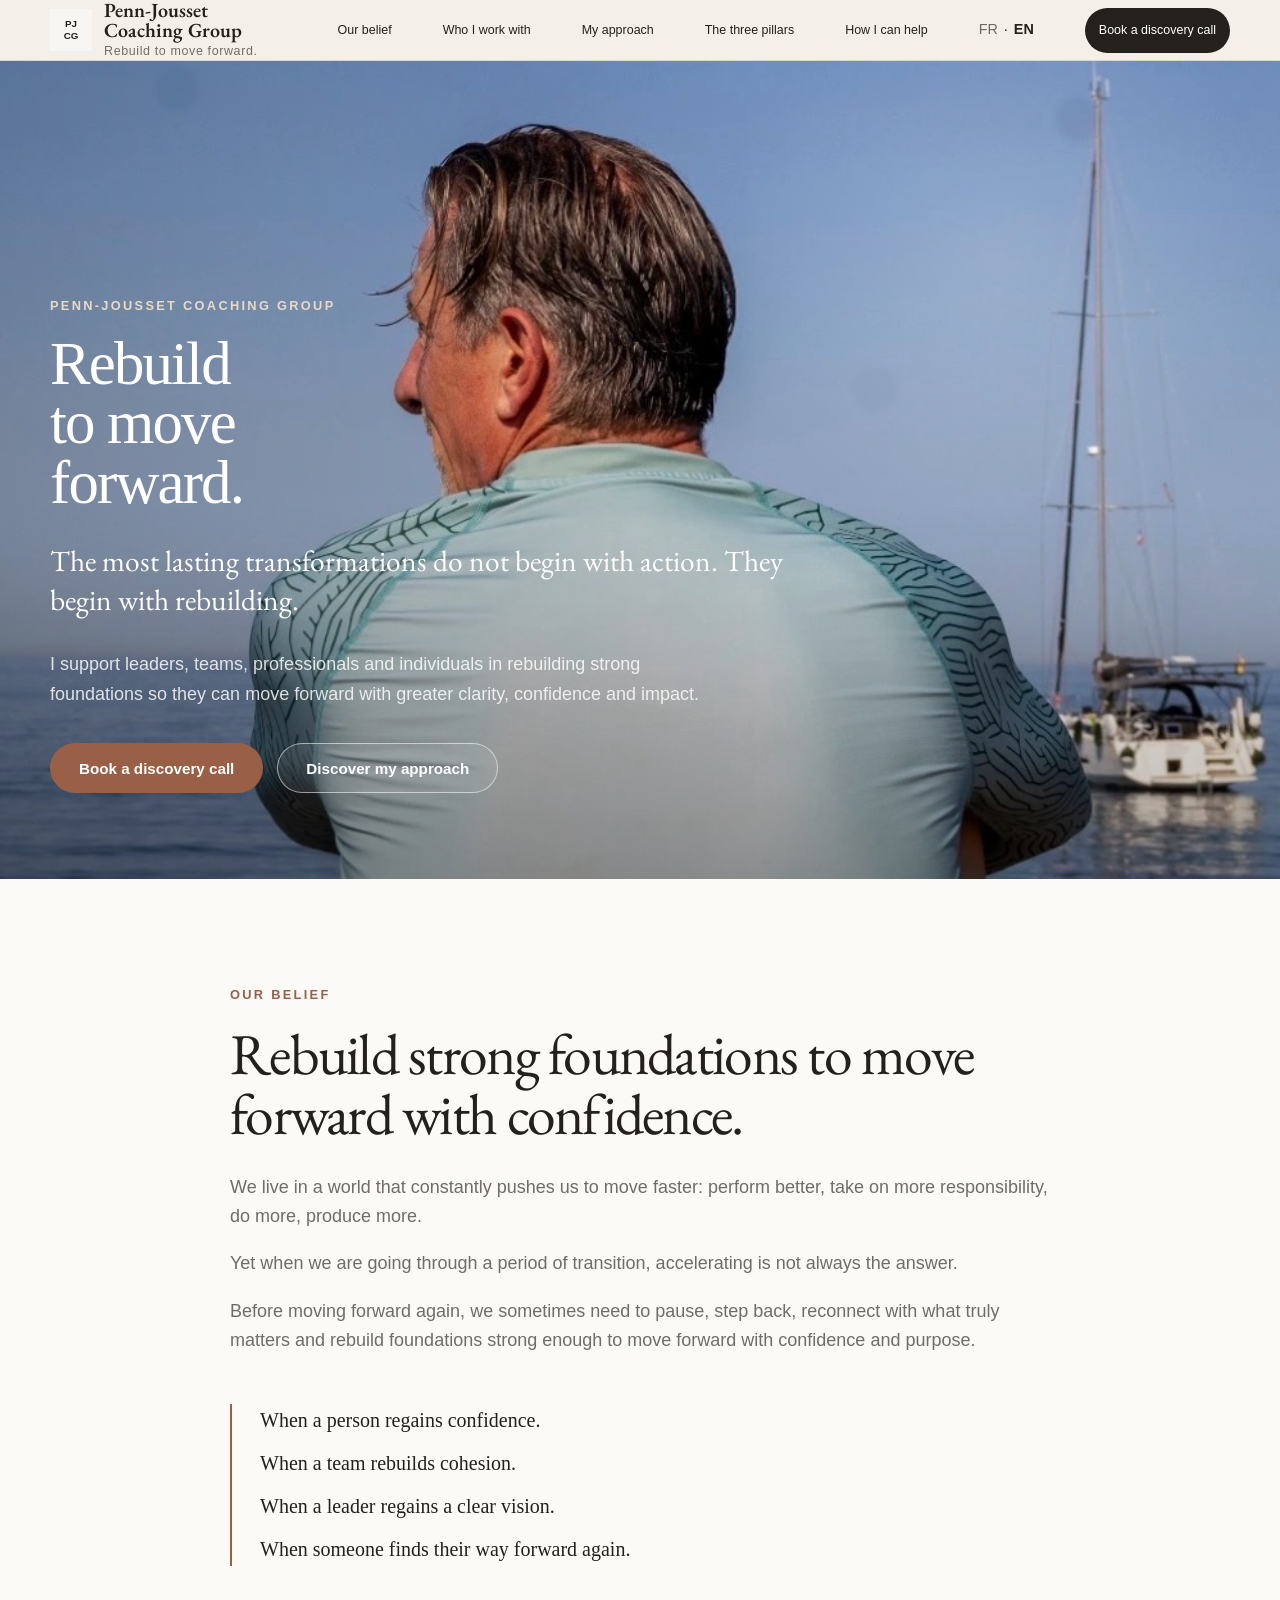
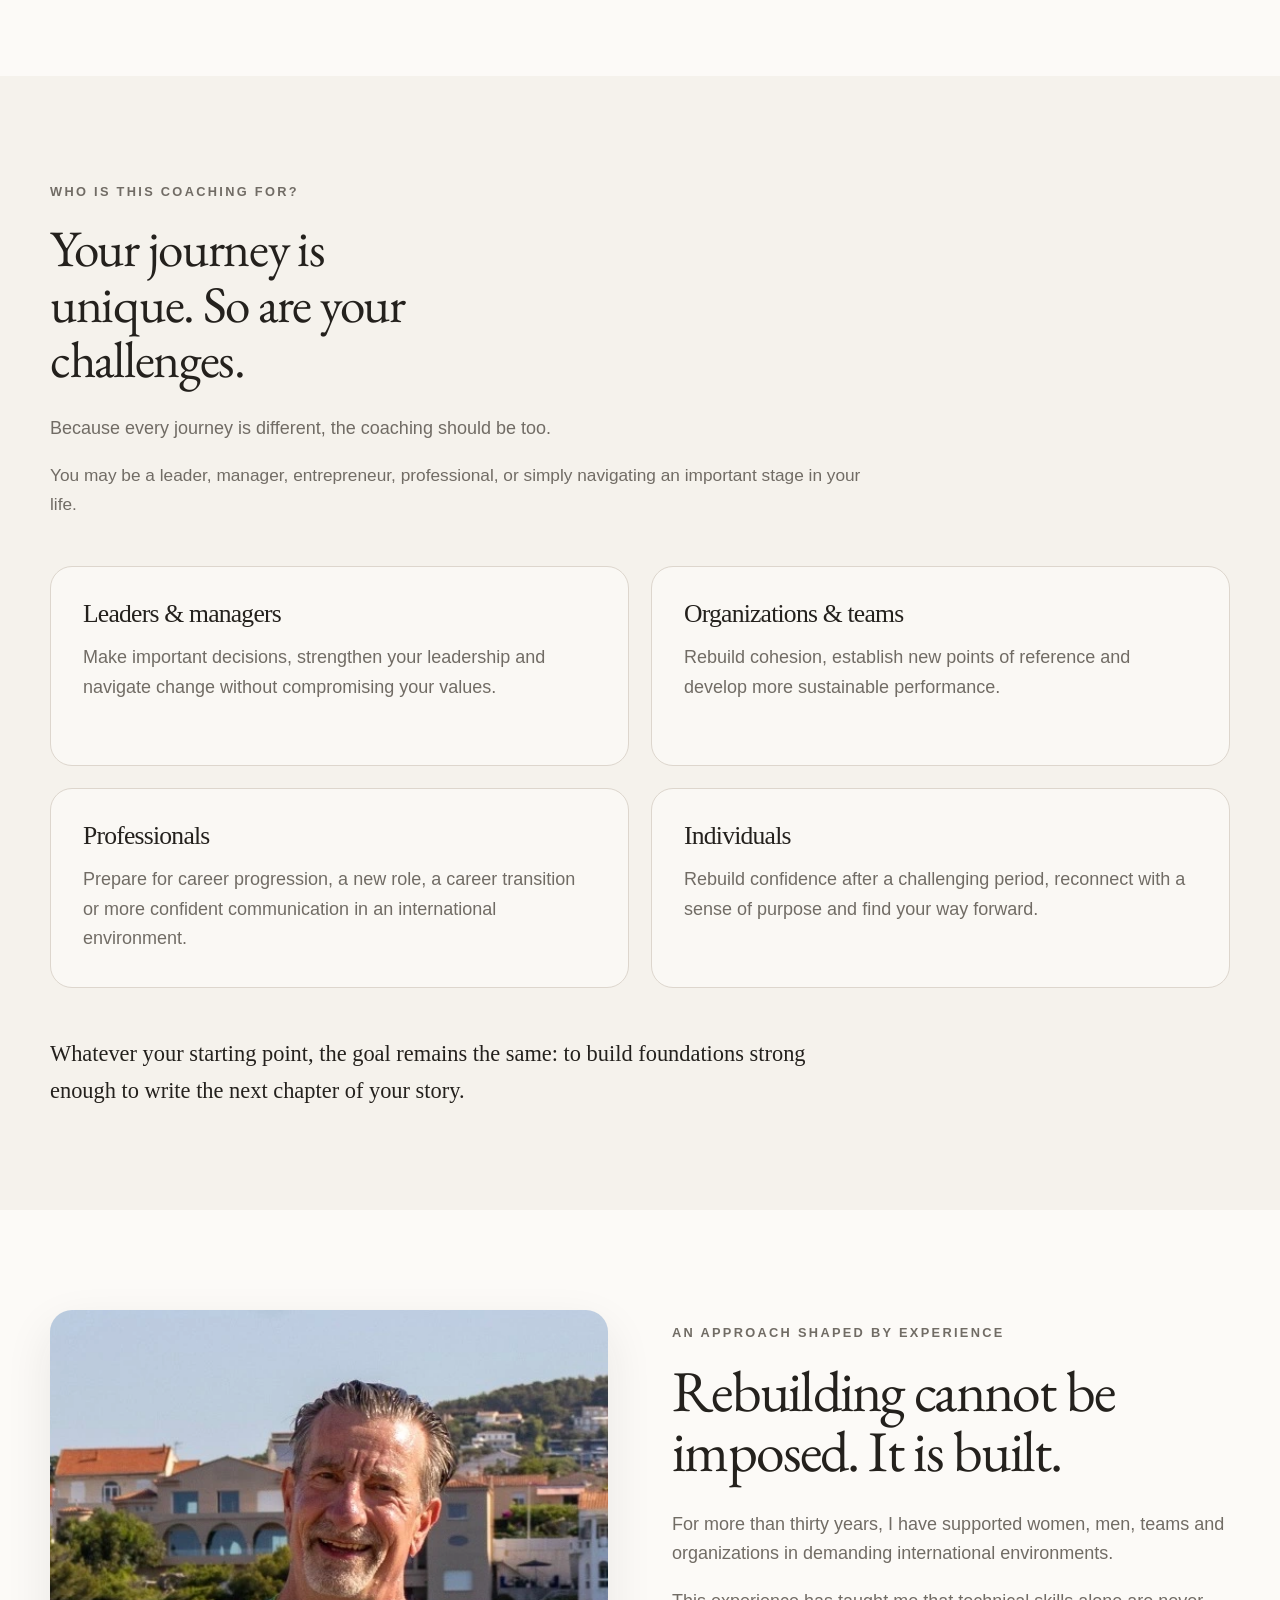
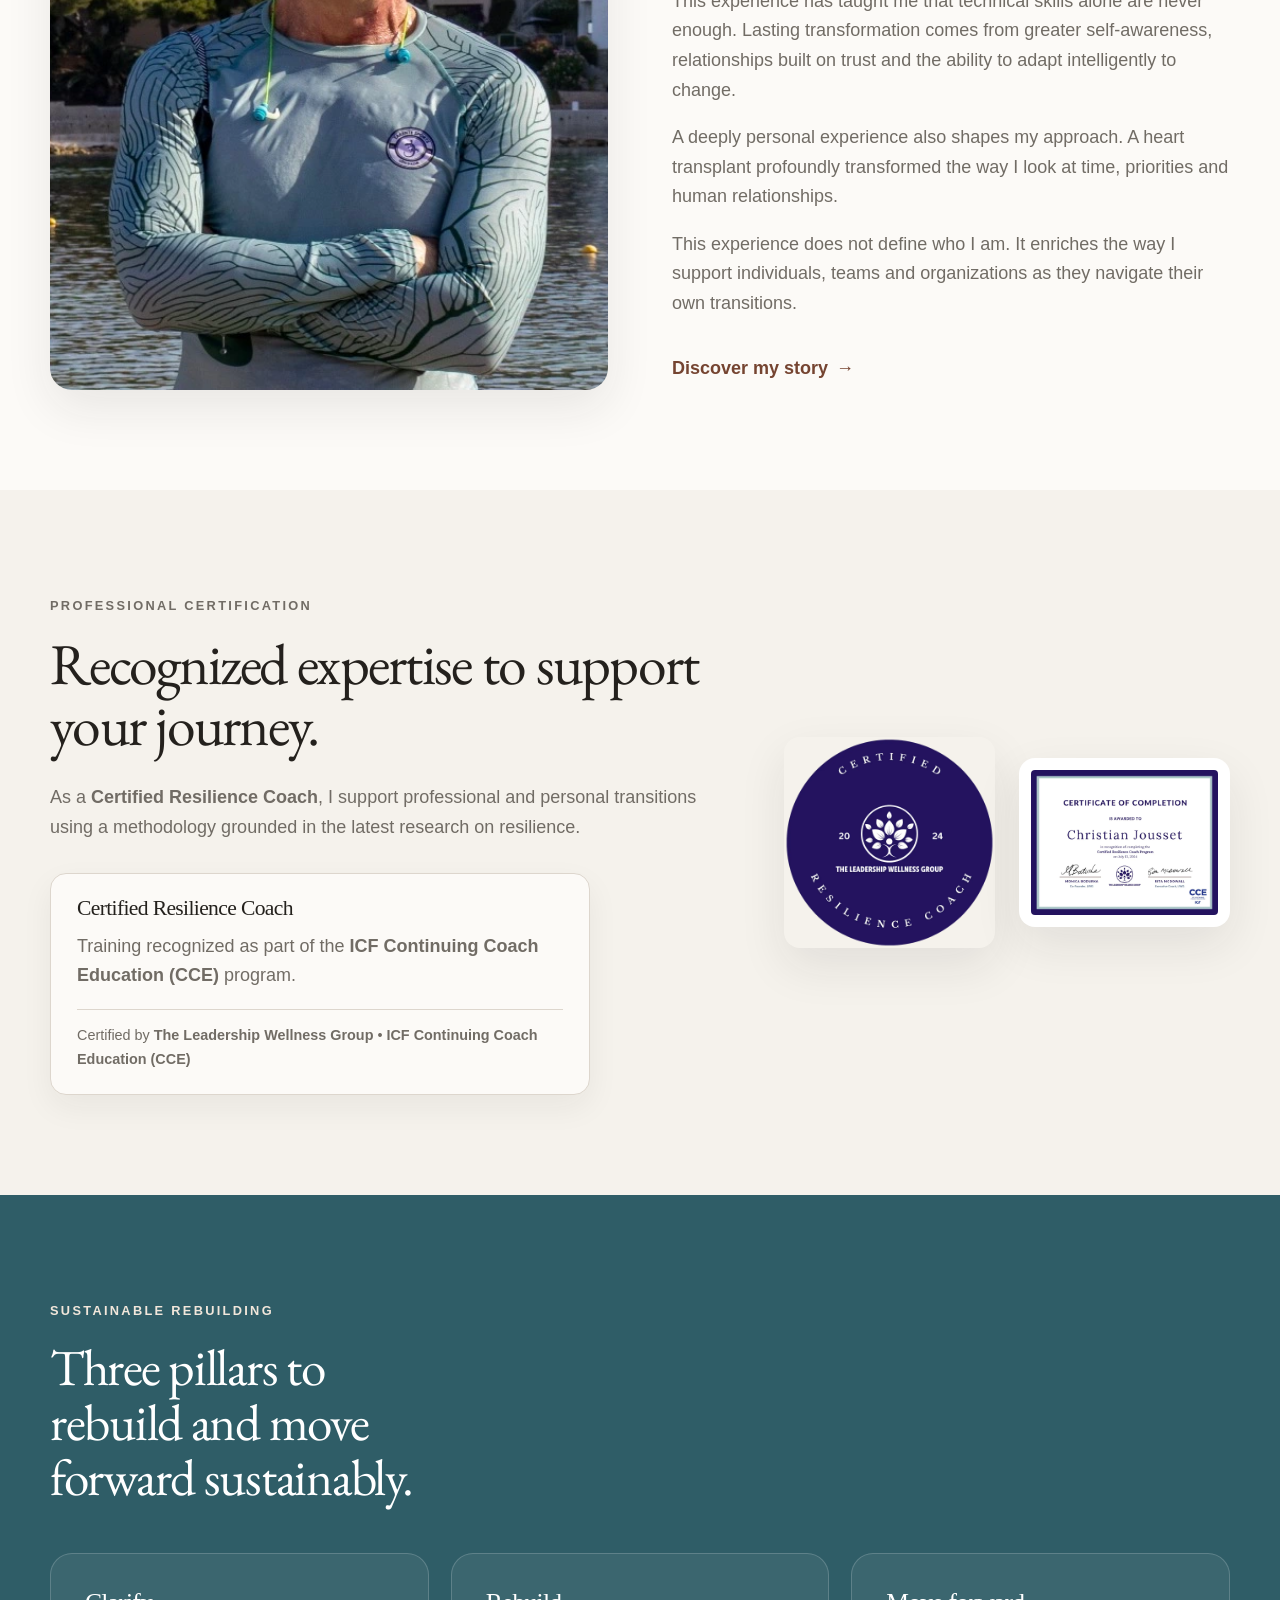
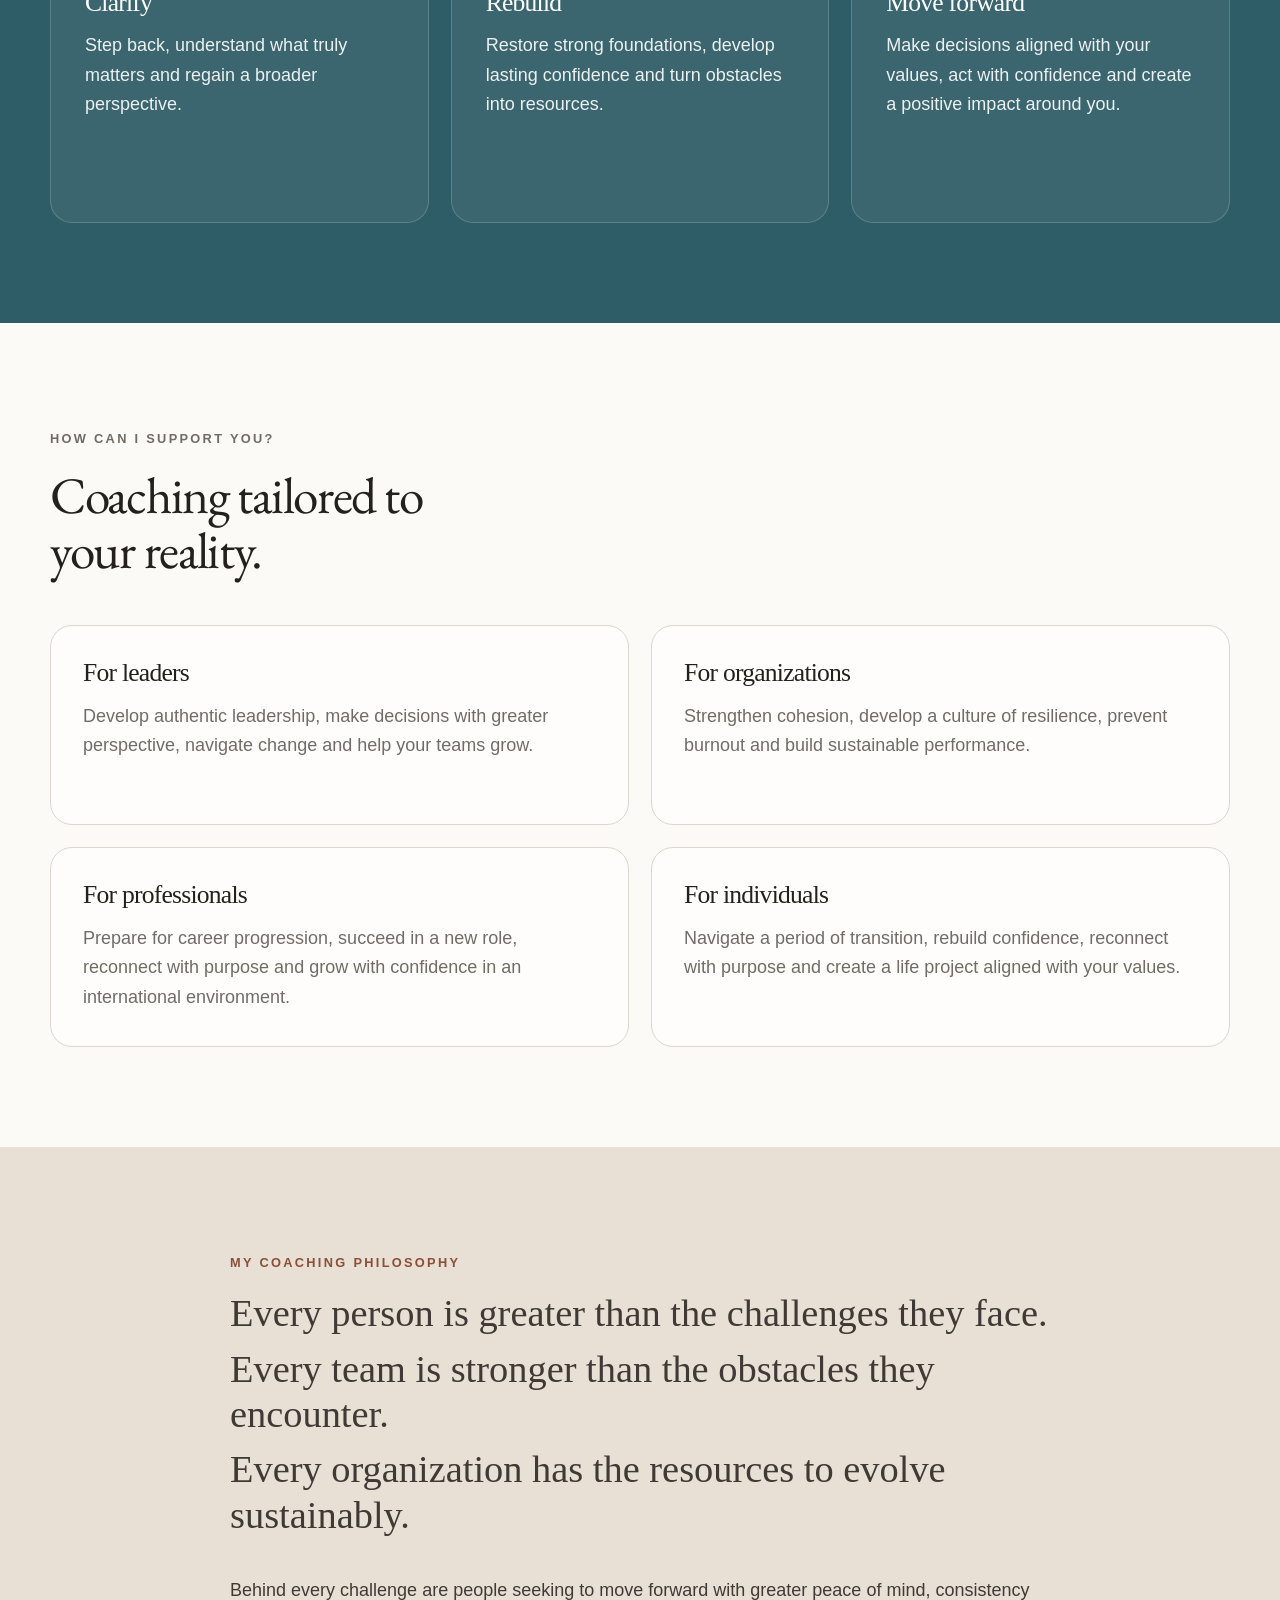
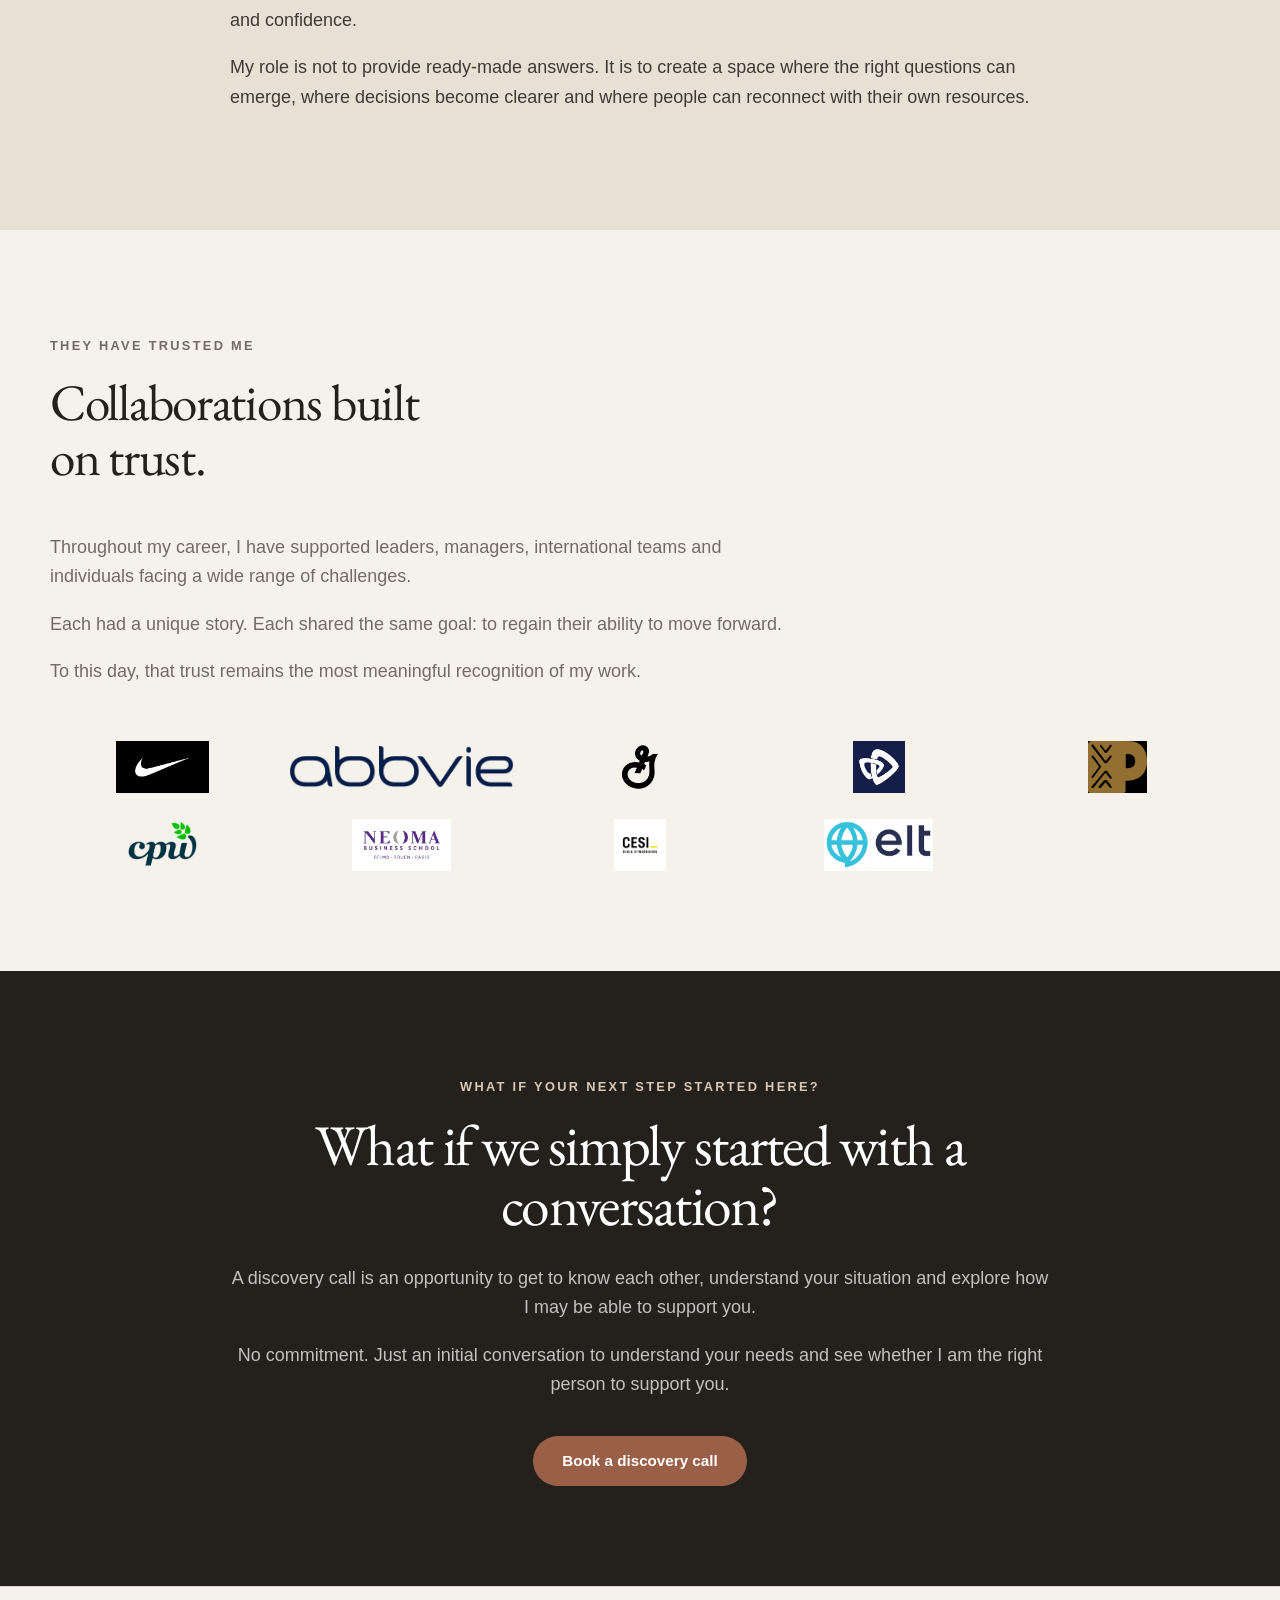
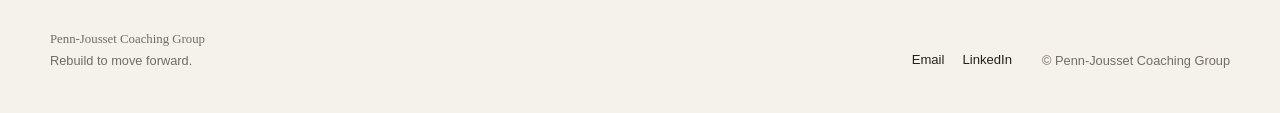
==== index-en.html @ b428c0f8 "Fix contact email address" ====
<!DOCTYPE html>
<html lang="en">
<head>
  <meta charset="UTF-8">
  <meta name="viewport" content="width=device-width, initial-scale=1.0">

  <title>Penn-Jousset Coaching Group | Rebuild to move forward</title>
  <meta name="description" content="Penn-Jousset Coaching Group supports leaders, teams, professionals and individuals through transitions, rebuilding and personal and professional growth.">

<meta property="og:type" content="website">
<meta property="og:locale" content="en_US">
<meta property="og:title" content="Penn-Jousset Coaching Group | Rebuild to move forward">
<meta property="og:description" content="Penn-Jousset Coaching Group supports leaders, teams, professionals and individuals through transitions, rebuilding and personal and professional growth.">
<meta property="og:url" content="https://cjousset1966-cell.github.io/pjcg-website/index-en.html">
<meta property="og:image" content="https://cjousset1966-cell.github.io/pjcg-website/images/hero.webp">

<meta name="theme-color" content="#22201d">
<link rel="canonical" href="https://cjousset1966-cell.github.io/pjcg-website/index-en.html">
  
  <link rel="alternate" hreflang="fr" href="https://cjousset1966-cell.github.io/pjcg-website/">
<link rel="alternate" hreflang="en" href="https://cjousset1966-cell.github.io/pjcg-website/index-en.html">
<link rel="alternate" hreflang="x-default" href="https://cjousset1966-cell.github.io/pjcg-website/">

<meta name="robots" content="index, follow">

<link rel="preconnect" href="https://fonts.googleapis.com">
<link rel="preconnect" href="https://fonts.gstatic.com" crossorigin>
<link href="https://fonts.googleapis.com/css2?family=EB+Garamond:wght@400;500;600;700&display=swap" rel="stylesheet">
  <link rel="stylesheet" href="css/style.css">
  <link rel="icon" type="image/svg+xml" href="images/pjcg-monogram-square-fixed.svg">
<link rel="apple-touch-icon" href="images/pjcg-monogram-square-fixed.svg">
</head>

<body>

  <!-- Navigation -->
 <header class="site-header">
  <div class="container header-inner">
    <a class="brand" href="#accueil" aria-label="Penn-Jousset Coaching Group home">
      <img
        class="brand-monogram"
        src="images/pjcg-monogram-square-fixed.svg"
        alt=""
        aria-hidden="true"
      >

      <span class="brand-copy">
        <span class="brand-name">
          Penn-Jousset<br>
          Coaching Group
        </span>
        <span class="brand-tagline">Rebuild to move forward.</span>
      </span>
    </a>

    <button class="menu-toggle" type="button" aria-label="Open menu" aria-expanded="false">
      <span></span>
      <span></span>
      <span></span>
    </button>

    <nav class="main-nav" aria-label="Main navigation">
  <a href="#conviction">Our belief</a>
  <a href="#publics">Who I work with</a>
  <a href="#experience">My approach</a>
  <a href="#piliers">The three pillars</a>
  <a href="#accompagnements">How I can help</a>

  <div class="language-switcher">
    <a href="index.html">FR</a>
    <span aria-hidden="true">·</span>
    <span class="active-language" aria-current="page">EN</span>
  </div>

      <a class="nav-cta" href="#contact">Book a discovery call</a>
    </nav>
  </div>
</header>

<main>

  <!-- Hero -->
  <section class="hero" id="accueil">
    <div class="hero-media" aria-hidden="true">
    </div>

    <div class="container hero-content">
      <p class="eyebrow">Penn-Jousset Coaching Group</p>

      <h1>Rebuild to move forward.</h1>

      <p class="hero-intro">
        The most lasting transformations do not begin with action.
        They begin with rebuilding.
      </p>

      <p class="hero-text">
        I support leaders, teams, professionals and individuals in rebuilding
        strong foundations so they can move forward with greater clarity,
        confidence and impact.
      </p>

      <div class="hero-actions">
        <a
          class="button button-primary"
          href="mailto:christian@pjcoachinggroup.com?subject=Discovery%20call%20request"
        >
          Book a discovery call
        </a>

        <a class="button button-secondary" href="#experience">
          Discover my approach
        </a>
      </div>
    </div>
  </section>


    <!-- Our belief -->
<section class="section section-light" id="conviction">
  <div class="container narrow">
    <p class="section-kicker">Our belief</p>

    <h2>Rebuild strong foundations to move forward with confidence.</h2>

    <div class="prose">
      <p>
        We live in a world that constantly pushes us to move faster:
        perform better, take on more responsibility, do more, produce more.
      </p>

      <p>
        Yet when we are going through a period of transition,
        accelerating is not always the answer.
      </p>

      <p>
        Before moving forward again, we sometimes need to pause, step back,
        reconnect with what truly matters and rebuild foundations strong enough
        to move forward with confidence and purpose.
      </p>
    </div>

    <div class="statement-list" aria-label="Our beliefs">
      <p>When a person regains confidence.</p>
      <p>When a team rebuilds cohesion.</p>
      <p>When a leader regains a clear vision.</p>
      <p>When someone finds their way forward again.</p>
    </div>
  </div>
</section>

       <!-- Who I work with -->
<section class="section" id="publics">
  <div class="container">
    <div class="section-heading">
      <p class="section-kicker">Who is this coaching for?</p>
      <h2>Your journey is unique. So are your challenges.</h2>

      <p class="section-intro">
        Because every journey is different, the coaching should be too.
      </p>

      <p>
        You may be a leader, manager, entrepreneur, professional,
        or simply navigating an important stage in your life.
      </p>
    </div>

    <div class="audience-grid">
      <article class="audience-card">
        <h3>Leaders & managers</h3>
        <p>
          Make important decisions, strengthen your leadership
          and navigate change without compromising your values.
        </p>
      </article>

      <article class="audience-card">
        <h3>Organizations & teams</h3>
        <p>
          Rebuild cohesion, establish new points of reference
          and develop more sustainable performance.
        </p>
      </article>

      <article class="audience-card">
        <h3>Professionals</h3>
        <p>
          Prepare for career progression, a new role, a career transition
          or more confident communication in an international environment.
        </p>
      </article>

      <article class="audience-card">
        <h3>Individuals</h3>
        <p>
          Rebuild confidence after a challenging period,
          reconnect with a sense of purpose and find your way forward.
        </p>
      </article>
    </div>

    <p class="section-conclusion">
      Whatever your starting point, the goal remains the same:
      to build foundations strong enough to write the next chapter of your story.
    </p>
  </div>
</section>

    <!-- Approach -->
<section class="section split-section" id="experience">
  <div class="container split-grid">
    <div class="split-media">
      <img
        src="images/IMG_4518.webp"
        alt="Christian Jousset by the sea in Bandol"
        width="800"
        height="1000"
        decoding="async"
        fetchpriority="high"
      >
    </div>

    <div class="split-content">
      <p class="section-kicker">An approach shaped by experience</p>

      <h2>Rebuilding cannot be imposed. It is built.</h2>

      <p>
        For more than thirty years, I have supported women, men,
        teams and organizations in demanding international environments.
      </p>

      <p>
        This experience has taught me that technical skills alone are never enough.
        Lasting transformation comes from greater self-awareness, relationships built
        on trust and the ability to adapt intelligently to change.
      </p>

      <p>
        A deeply personal experience also shapes my approach.
        A heart transplant profoundly transformed the way I look at time,
        priorities and human relationships.
      </p>

      <p>
        This experience does not define who I am. It enriches the way
        I support individuals, teams and organizations as they navigate
        their own transitions.
      </p>

      <a class="text-link" href="story-en.html">
        Discover my story <span aria-hidden="true">→</span>
      </a>
    </div>
  </div>
</section>

    </section>

 <!-- Professional certification -->
<section class="section certification">
  <div class="container certification-grid">
    <div class="certification-text">
      <p class="section-kicker">Professional certification</p>

      <h2>Recognized expertise to support your journey.</h2>

      <p>
        As a <strong>Certified Resilience Coach</strong>, I support
        professional and personal transitions using a methodology
        grounded in the latest research on resilience.
      </p>

      <div class="credential-box">
        <h3>Certified Resilience Coach</h3>

        <p>
          Training recognized as part of the
          <strong>ICF Continuing Coach Education (CCE)</strong> program.
        </p>

        <p class="credential-note">
          Certified by <strong>The Leadership Wellness Group</strong> •
          <strong>ICF Continuing Coach Education (CCE)</strong>
        </p>
      </div>
    </div>

    <div class="certification-logos">
      <a
        class="certification-link"
        href="images/CRCP.webp"
        target="_blank"
        rel="noopener noreferrer"
        aria-label="Open Certified Resilience Coach badge"
      >
        <img
          class="certification-badge"
          src="images/CRCP.webp"
          alt="Certified Resilience Coach 2024 badge from The Leadership Wellness Group"
        >
      </a>

      <a
        class="certification-link"
        href="images/ICF.webp"
        target="_blank"
        rel="noopener noreferrer"
        aria-label="Open Certified Resilience Coach certificate"
      >
        <img
          class="certification-certificate"
          src="images/ICF.webp"
          alt="Certified Resilience Coach Program certificate recognized by ICF Continuing Coach Education"
        >
      </a>
    </div>
  </div>
</section>

    <!-- Three pillars -->
<section class="section section-accent" id="piliers">
  <div class="container">
    <div class="section-heading">
      <p class="section-kicker">Sustainable rebuilding</p>
      <h2>Three pillars to rebuild and move forward sustainably.</h2>
    </div>

    <div class="pillars-grid">
      <article class="pillar">
        <h3>Clarify</h3>
        <p>
          Step back, understand what truly matters
          and regain a broader perspective.
        </p>
      </article>

      <article class="pillar">
        <h3>Rebuild</h3>
        <p>
          Restore strong foundations, develop lasting confidence
          and turn obstacles into resources.
        </p>
      </article>

      <article class="pillar">
        <h3>Move forward</h3>
        <p>
          Make decisions aligned with your values,
          act with confidence and create a positive impact around you.
        </p>
      </article>
    </div>
  </div>
</section>


    <!-- How I can help -->
<section class="section section-light" id="accompagnements">
  <div class="container">
    <div class="section-heading">
      <p class="section-kicker">How can I support you?</p>
      <h2>Coaching tailored to your reality.</h2>
    </div>

    <div class="services-grid">
      <article class="service-card">
        <h3>For leaders</h3>
        <p>
          Develop authentic leadership, make decisions with greater perspective,
          navigate change and help your teams grow.
        </p>
      </article>

      <article class="service-card">
        <h3>For organizations</h3>
        <p>
          Strengthen cohesion, develop a culture of resilience,
          prevent burnout and build sustainable performance.
        </p>
      </article>

      <article class="service-card">
        <h3>For professionals</h3>
        <p>
          Prepare for career progression, succeed in a new role,
          reconnect with purpose and grow with confidence in an international environment.
        </p>
      </article>

      <article class="service-card">
        <h3>For individuals</h3>
        <p>
          Navigate a period of transition, rebuild confidence,
          reconnect with purpose and create a life project aligned with your values.
        </p>
      </article>
    </div>
  </div>
</section>


   <!-- Coaching philosophy -->
<section class="section quote-section">
  <div class="container narrow">
    <p class="section-kicker">My coaching philosophy</p>

    <blockquote>
      <p>Every person is greater than the challenges they face.</p>
      <p>Every team is stronger than the obstacles they encounter.</p>
      <p>Every organization has the resources to evolve sustainably.</p>
    </blockquote>

    <div class="prose">
      <p>
        Behind every challenge are people seeking to move forward
        with greater peace of mind, consistency and confidence.
      </p>

      <p>
        My role is not to provide ready-made answers.
        It is to create a space where the right questions can emerge,
        where decisions become clearer and where people can reconnect
        with their own resources.
      </p>
    </div>
  </div>
</section>

   <!-- Trust -->
<section class="section trust-section" id="temoignages">
  <div class="container">
    <div class="section-heading">
      <p class="section-kicker">They have trusted me</p>
      <h2>Collaborations built on trust.</h2>
    </div>

    <div class="trust-content">
      <p>
        Throughout my career, I have supported leaders, managers,
        international teams and individuals facing a wide range of challenges.
      </p>

      <p>
        Each had a unique story. Each shared the same goal:
        to regain their ability to move forward.
      </p>

      <p>
        To this day, that trust remains the most meaningful recognition of my work.
      </p>
    </div>

    <div class="logo-placeholder" aria-label="Organizations that have trusted me">

      <img src="images/nike.webp" alt="Nike">

      <img src="images/abbvie.webp" alt="AbbVie">

      <img src="images/general-mills.webp" alt="General Mills">

      <img src="images/angiodynamics.webp" alt="AngioDynamics">

      <img src="images/peets.webp" alt="Peet's Coffee & Tea">

      <img src="images/cpw-new.webp" alt="Cereal Partners Worldwide">

      <img src="images/neoma.webp" alt="NEOMA Business School">

      <img src="images/cesi.webp" alt="CESI-EXIA">

      <img src="images/elt.webp" alt="Executive Language Training">

    </div>
  </div>
</section>
<!-- Contact -->
<section class="section contact-section" id="contact">
  <div class="container narrow contact-inner">
    <p class="section-kicker">What if your next step started here?</p>

    <h2>What if we simply started with a conversation?</h2>

    <p>
      A discovery call is an opportunity to get to know each other,
      understand your situation and explore how I may be able to support you.
    </p>

    <p>
      No commitment. Just an initial conversation to understand your needs
      and see whether I am the right person to support you.
    </p>

    <a
      class="button button-primary"
      href="mailto:christian@pjcoachinggroup.com"
    >
      Book a discovery call
    </a>
  </div>
</section>

</main>

<!-- Footer -->
<footer class="site-footer">
  <div class="container footer-inner">
    <div>
      <p class="footer-brand">Penn-Jousset Coaching Group</p>
      <p>Rebuild to move forward.</p>
    </div>

    <div class="footer-links">
      <a href="mailto:christian@pjcoachinggroup.com">Email</a>
      <a
        href="https://www.linkedin.com/in/cjousset/"
        target="_blank"
        rel="noopener noreferrer"
      >
        LinkedIn
      </a>
    </div>

    <p class="copyright">
      © <span id="current-year"></span> Penn-Jousset Coaching Group
    </p>
  </div>
</footer>
  <script src="js/script.js"></script>
---- css/style.css ----
:root {
  --page: #f5f2ec;
  --surface: #fcfaf7;
  --ink: #24211d;
  --muted: #716c65;
  --line: #ddd6cd;
  --terracotta: #9a5f47;
  --terracotta-dark: #754431;
  --sand: #d9c8b5;
  --stone: #b7aea4;
  --sea: #2f5d67;
  --max: 1180px;
  --radius: 22px;
  --shadow: 0 18px 48px rgba(36, 33, 29, 0.09);
}

* {
  box-sizing: border-box;
}

html {
  scroll-behavior: smooth;
  scroll-padding-top: 92px;
}

body {
  margin: 0;
  background: var(--page);
  color: var(--ink);
  
  font-family: Arial, Helvetica, sans-serif;
  font-size: 18px;
  line-height: 1.65;
  -webkit-font-smoothing: antialiased;
}

img {
  display: block;
  max-width: 100%;
}

a {
  color: inherit;
  text-decoration: none;
}

button,
a {
  -webkit-tap-highlight-color: transparent;
}

.container {
  width: min(calc(100% - 40px), var(--max));
  margin-inline: auto;
}

.narrow {
  width: min(calc(100% - 40px), 820px);
}

.section {
  padding: 100px 0;
}


.section-light {
  background: var(--surface);
}

.section-accent {
  background: var(--sea);
  color: #fff;
}

.section-kicker,
.eyebrow {
  display: inline-block;
  margin: 0 0 18px;
  color: var(--terracotta);
  font-size: 0.8rem;
  font-weight: 600;
  letter-spacing: 0.18em;
  text-transform: uppercase;
}

.section-accent .section-kicker {
  color: #f2e7db;
}

h1,
h2,
h3,
p {
  margin-top: 0;
}

h1,
h2,
h3 {
  font-family: Georgia, "Times New Roman", serif;
  font-weight: 400;
  letter-spacing: -0.03em;
}

h1 {
  max-width: 7.2ch;
  margin-bottom: 28px;
  font-size: clamp(2.7rem, 8vw, 3.8rem);
  line-height: 0.98;
}

h2 {
  max-width: 820px;
  margin-bottom: 28px;
  font-family: "EB Garamond", serif;
  font-size: clamp(2.4rem, 4.5vw, 4.4rem);
  line-height: 1.05;
}

h3 {
  margin-bottom: 14px;
  font-size: clamp(1.45rem, 2vw, 2rem);
  line-height: 1.15;
}

p {
  margin-bottom: 1.1rem;
}

.prose p,
.section-heading > p,
.trust-content p,
.contact-inner > p,
.split-content > p {
  color: var(--muted);
}

.section-heading {
  max-width: 820px;
  margin-bottom: 48px;
}

.section-heading h2 {
  max-width: 16ch;
  font-size: clamp(2.2rem, 4vw, 3.6rem);
  line-height: 1.08;
  letter-spacing: -0.025em;
}

#publics {
  padding-top: 100px;
}

.section-heading > p:last-child {
  margin-bottom: 0;
  font-size: 1.08rem;
}

/* Header */
.site-header {
  position: sticky;
  top: 0;
  z-index: 1000;
  border-bottom: 1px solid rgba(217, 209, 199, 0.8);
  background: rgba(244, 240, 233, 0.92);
  backdrop-filter: blur(16px);
}

.header-inner {
  display: flex;
  align-items: center;
  gap: 40px;
}

.brand {
  display: flex;
  align-items: center;
  gap: 12px;
  text-decoration: none;
  margin-left: 0;
  flex: 0 0 auto;
}

.brand-monogram {
  width: 42px;
  height: 42px;
  display: block;
  flex-shrink: 0;
}

.brand-copy {
  display: flex;
  flex-direction: column;
  gap: 3px;
}

.brand-name {
  font-family: "EB Garamond", serif;
  font-size: 1.25rem;
  font-weight: 600;
  color: var(--ink);
  line-height: 1;
}

.brand-tagline {
  color: var(--muted);
  font-size: 0.78rem;
  letter-spacing: 0.05em;
  text-transform: none;
  line-height: 1.4;
}

.main-nav {
  display: flex;
  align-items: center;
  gap: 48px;
  margin-left: 40px;
  font-size: 0.78rem;
  white-space: nowrap;
  justify-content: space-between;
  flex: 1;
}

html[lang="fr"] .main-nav {
  gap: 28px;
  margin-left: 24px;
}


.main-nav a {
  transition: color 180ms ease;
}
.language-switcher {
  display: flex;
  align-items: center;
  gap: 6px;
  white-space: nowrap;
  font-size: 0.9rem;
}

.language-switcher a,
.language-switcher span {
  padding: 0;
}

.language-switcher a {
  text-decoration: none;
  color: inherit;
  opacity: 0.65;
}

.language-switcher a:hover {
  opacity: 1;
}

.active-language {
  font-weight: 600;
}

.main-nav a:hover {
  color: var(--terracotta);
}

.nav-cta {
  padding: 12px 14px;
  border-radius: 999px;
  background: var(--ink);
  color: #fff !important;
}

.menu-toggle {
  display: none;
  width: 44px;
  height: 44px;
  padding: 0;
  border: 1px solid var(--line);
  border-radius: 50%;
  background: transparent;
}

.menu-toggle span {
  width: 18px;
  height: 1.5px;
  display: block;
  margin: 4px auto;
  background: var(--ink);
}

/* Hero */
.hero {
  position: relative;
  min-height: calc(100vh - 82px);
  display: grid;
  align-items: end;
  overflow: hidden;
  background:
    linear-gradient(90deg, rgba(23, 26, 25, 0.82) 0%, rgba(23, 26, 25, 0.54) 44%, rgba(23, 26, 25, 0.08) 100%),
    linear-gradient(135deg, #315b65 0%, #8098a0 42%, #c99d76 100%);
}

.hero::after {
  content: "";
  position: absolute;
  inset: 0;
  background:
    radial-gradient(circle at 78% 24%, rgba(255,255,255,0.18), transparent 24%),
    linear-gradient(to top, rgba(0,0,0,0.28), transparent 46%);
}

.hero-media {
  position: absolute;
  inset: 0;
  background:
    linear-gradient(90deg, rgba(0,0,0,0.18), transparent 60%),
    url("../images/hero.webp") 93% center/cover no-repeat;
  opacity: 1;
}

.hero-content {
  position: relative;
  z-index: 2;
  padding-top: 120px;
  padding-bottom: 86px;
  color: #fff;
}

.hero .eyebrow {
  color: #ead8c8;
}

.hero-intro {
  max-width: 760px;
  margin-bottom: 30px;
  font-family: "EB Garamond", serif;
  font-size: clamp(1.4rem, 2.3vw, 2rem);
  line-height: 1.35;
}

.hero-text {
  max-width: 660px;
  margin-bottom: 34px;
  color: rgba(255,255,255,0.82);

}

.hero-actions {
  display: flex;
  flex-wrap: wrap;
  gap: 14px;
}

.button {
  min-height: 50px;
  display: inline-flex;
  align-items: center;
  justify-content: center;
  padding: 0 28px;
  border: 1px solid transparent;
  border-radius: 999px;
  font-size: 0.95rem;
  font-weight: 600; 
  transition: transform 180ms ease, background 180ms ease, color 180ms ease, border-color 180ms ease, box-shadow 180ms ease;
}


.button:hover,
.button:focus-visible {
  transform: translateY(-2px);
  box-shadow: 0 10px 24px rgba(0, 0, 0, 0.12);
}

.button-primary {
  background: var(--terracotta);
  color: #fff;
}

.button-primary:hover {
  background: var(--terracotta-dark);
}

.button-secondary {
  border-color: rgba(255,255,255,0.54);
  background: rgba(255,255,255,0.08);
  color: #fff;
}

.button-secondary:hover {
  background: rgba(255,255,255,0.16);
}

/* Conviction */
.statement-list {
  margin-top: 48px;
  padding-left: 28px;
  border-left: 2px solid var(--terracotta);
}

.statement-list p {
  margin-bottom: 10px;
  font-family: Georgia, "Times New Roman", serif;
  font-size: 1.25rem;
}

/* Audience */
.audience-grid,
.services-grid {
  display: grid;
  grid-template-columns: repeat(2, minmax(0, 1fr));
  gap: 22px;
}

.audience-card,
.service-card {
  min-height: 200px;
  padding: 32px;
  border: 1px solid var(--line);
  border-radius: var(--radius);
  background: rgba(255,255,255,0.42);
  transition: transform 180ms ease, box-shadow 180ms ease, background 180ms ease;
}

.audience-card:hover,
.service-card:hover {
  transform: translateY(-2px);
  background: var(--surface);
  box-shadow: var(--shadow);
}

.audience-card p,
.service-card p {
  margin-bottom: 0;
  color: var(--muted);
}

.section-conclusion {
  max-width: 820px;
  margin: 48px 0 0;
  font-family: Georgia, "Times New Roman", serif;
  font-size: 1.4rem;
}
/* Certification */
.certification {
  background: var(--page);
}

.certification-grid {
  display: grid;
  grid-template-columns: minmax(0, 1.2fr) minmax(320px, 0.8fr);
  gap: 64px;
  align-items: center;
}

.certification-text {
  max-width: 680px;
}

.certification-text p {
  color: var(--muted);
}

.certification-logos {
  display: grid;
  grid-template-columns: 1fr 1fr;
  gap: 24px;
  align-items: center;
}

.certification-logos img {
  width: 100%;
  max-height: 220px;
  object-fit: contain;
  border-radius: 16px;
  box-shadow: var(--shadow);
}
.certification-badge {
  max-height: 275px;
}
.certification-certificate {
  background: #fff;
  padding: 12px;
  border-radius: 18px;
  box-shadow: 0 10px 24px rgba(0,0,0,.08);
}
.certification-link {
  display: block;
  transition: transform .25s ease, filter .25s ease;
}

.certification-link:hover {
  transform: translateY(-6px) scale(1.03);
  filter: brightness(1.03);
}

.certification-link:focus-visible {
  outline: 3px solid var(--terracotta);
  outline-offset: 6px;
}
.credential-box {
  max-width: 540px;
  margin-top: 30px;
  padding: 22px 26px;
  border: 1px solid var(--line);
  border-radius: 16px;
  background: var(--surface);
  box-shadow: 0 12px 32px rgba(34, 32, 29, 0.06);
}

.credential-box h3 {
  margin-bottom: 10px;
  font-size: 1.35rem;
  line-height: 1.2;
}

.credential-box p {
  margin-bottom: 0;
  color: var(--muted);
}
.credential-note {
  margin-top: 18px !important;
  padding-top: 14px;

  border-top: 1px solid var(--line);

  font-size: 0.9rem;
  color: var(--stone);
}
/* Pillars */
.pillars-grid {
  display: grid;
  grid-template-columns: repeat(3, minmax(0, 1fr));
  gap: 22px;
}

.pillar {
  min-height: 270px;
  padding: 34px;
  border: 1px solid rgba(255,255,255,0.18);
  border-radius: var(--radius);
  background: rgba(255,255,255,0.06);
}

.pillar-number {
  display: block;
  margin-bottom: 74px;
  color: #d9c8b5;
  font-size: 0.76rem;
  letter-spacing: 0.16em;
}


.pillar p {
  color: rgba(255,255,255,0.9);
}

/* Split story */
.split-grid {
  display: grid;
  grid-template-columns: minmax(0, 1fr) minmax(0, 1fr);
  gap: 64px;
  align-items: center;
}
.split-section {
  background: var(--surface);
  padding: 100px 0;
}
.split-media {
  height: 680px;
  border-radius: var(--radius);
  overflow: hidden;
  box-shadow: var(--shadow);
}

.split-media img {
  width: 100%;
  height: 100%;
  display: block;
  object-fit: cover;
  object-position: 47% 35%;
}

.split-content {
  max-width: 620px;
}

.text-link {
  display: inline-flex;
  align-items: center;
  gap: 8px;
  margin-top: 18px;
  color: var(--terracotta-dark);
  font-weight: 700;
}

/* Quote */
.quote-section {
  background: #e9e0d5;
}

.quote-section .section-kicker {
  color: #8a4f36;
}

.quote-section p {
  color: #3f3a36;
}
blockquote {
  margin: 0 0 38px;
}

blockquote p {
  margin-bottom: 10px;
  font-family: Georgia, "Times New Roman", serif;
  font-size: clamp(1.8rem, 3vw, 3rem);
  line-height: 1.18;
}

/* Trust */
.trust-content {
  max-width: 760px;
}

.logo-placeholder {
  display: grid;
  grid-template-columns: repeat(10, 1fr);
  gap: 26px 14px;
  margin-top: 54px;
  align-items: center;
}

.logo-placeholder img {
  grid-column: span 2;
}

.logo-placeholder img {
  width: 100%;
  max-height: 52px;
  object-fit: contain;
  object-position: center;
  display: block;
  margin: 0 auto;
}

/* Animation discrète des logos */
.logo-placeholder img{
    transition:
        transform .25s ease,
        opacity .25s ease;
}

.logo-placeholder img:hover{
    transform: translateY(-4px) scale(1.05);
}

/* Contact */
.contact-section {
  background: var(--ink);
  color: #fff;
}

.contact-inner {
  text-align: center;
}

.contact-inner .section-kicker {
  color: #d9c8b5;
}

.contact-inner h2 {
  margin-inline: auto;
}

.contact-inner > p {
  color: rgba(255,255,255,0.72);
}

.contact-inner .button {
  margin-top: 18px;
}

/* Footer */
.site-footer {
  padding: 42px 0;
  border-top: 1px solid var(--line);
  background: var(--page);
}

.footer-inner {
  display: grid;
  grid-template-columns: 1fr auto auto;
  gap: 30px;
  align-items: end;
}

.footer-brand {
  margin-bottom: 4px;
  font-family: Georgia, "Times New Roman", serif;
  font-size: 1.1rem;
}

.footer-inner p {
  margin-bottom: 0;
  color: var(--muted);
  font-size: 0.8rem;
}

.footer-links {
  display: flex;
  gap: 18px;
  font-size: 0.82rem;
}

.copyright {
  white-space: nowrap;
}

/* Responsive */
@media (max-width: 980px) {
  .menu-toggle {
    display: block;
  }

  .certification-grid {
    grid-template-columns: 1fr;
  }

  .certification-logos {
    max-width: 680px;
    display: flex;
    align-items: center;
    justify-content: center;
    gap: 18px;
  }

  .main-nav {
    position: absolute;
    top: 88px;
    left: 20px;
    right: 20px;
    display: none;
    flex-direction: column;
    justify-content: flex-start;
    align-items: stretch;
    gap: 0;
    padding: 14px 18px;
    border: 1px solid var(--line);
    border-radius: 18px;
    background: var(--surface);
    box-shadow: var(--shadow);
  }
  
  html[lang="fr"] .main-nav {
    gap: 0;
    margin-left: 0;
}
  .main-nav a {
    padding: 13px 10px;
  }

  .main-nav.is-open {
    display: flex;
  }
  
.language-switcher {
  display: flex;
  align-items: center;
  justify-content: center;
  gap: 8px;
  padding: 13px 10px;
}

  .nav-cta {
    margin-top: 4px;
    text-align: center;
    width: 100%;
  }

  .pillars-grid {
    grid-template-columns: 1fr;
  }

  .pillar-number {
    margin-bottom: 34px;
  }

  .split-grid {
    grid-template-columns: 1fr;
  }

  .split-media {
    min-height: 480px;
  }

 .logo-placeholder {
  grid-template-columns: repeat(3, minmax(0, 1fr));
  gap: 28px 18px;
}

.logo-placeholder img {
  grid-column: auto;
  max-height: 48px;
}

  .footer-inner {
    grid-template-columns: 1fr;
    align-items: start;
  }
}

@media (max-width: 680px) {
  body {
    font-size: 16px;
  }

  .container,
  .narrow {
    width: min(calc(100% - 28px), var(--max));
  }

  .section {
    padding: 78px 0;
  }

  .section-chapter {
    padding:52px 0;
  }

  .quote-section {
    padding-top: 48px;
  }

  #etats-unis {
    padding-top: 28px;
  }
  
  .section-kicker,
.eyebrow {
  font-size: 0.7rem;
  letter-spacing: 0.14em;
}

  .header-inner {
    min-height: 72px;
  }

  .main-nav {
    top: 72px;
    left: 14px;
    right: 14px;
  }

  .brand-tagline {
    display: none;
  }
  
  .brand-name {
    font-size: 1.05rem;
    line-height: 1.05;
}

  .hero {
    min-height: calc(100svh - 72px);
  }

  .hero-content {
    padding-top: 64px;
    padding-bottom: 56px;
  }

h1 {
  max-width: 7.2ch;
  font-size: clamp(3rem, 5.5vw, 4.15rem);
  line-height: 0.98;
}

  h2 {
  font-size: clamp(2rem, 8.5vw, 2.8rem);
  margin-bottom: 24px;
}

  .hero-actions {
    flex-direction: column;
  }

  .button {
    width: 100%;
  }
  
  .certification-logos {
  flex-direction: column;
}

  .audience-grid,
  .services-grid {
    grid-template-columns: 1fr;
  }
  .logo-placeholder img {
  grid-column: auto;
}

  .audience-card,
  .service-card,
  .pillar {
    min-height: 0;
    padding: 26px;
  }

  .split-media {
    min-height: 390px;
  }

}

#story h2 {
  color: var(--ink);
}
/* Story page hero */

.story-hero {
  padding: 100px 0;
  max-width: 1280px;
  margin: 0 auto;
}

.story-hero-content {
  width: min(1180px, calc(100% - 48px));
  margin: 0 auto;
}

.story-hero-grid {
  display: grid;
  grid-template-columns: minmax(0, 1fr) minmax(420px, 1fr);
  gap: 64px;
  align-items: start;
}

.story-hero-text {
  min-width: 0;
}

.story-eyebrow {
  margin: 0 0 22px;
  font-size: 0.95rem;
  font-weight: 600;
  letter-spacing: 0.08em;
  text-transform: uppercase;
}

.story-hero h1 {
  max-width: 820px;
  margin: 0;
  font-size: clamp(2.5rem, 4.6vw, 4.35rem);
  line-height: 1.05;
  letter-spacing: -0.04em;
}

.story-hero-intro {
  max-width: 520px;
  margin: 48px 0 0;
  font-size: 1.08rem;
  line-height: 1.85;
  color: #3f3a35;
}

.story-hero-intro p {
  margin: 0 0 2rem;
}

.story-hero-intro p:last-child {
  margin-bottom: 0;
}

.story-hero-photo {
  width: 100%;
  height: 440px;
  margin-top: o;
  border-radius: var(--radius);
  overflow: hidden;
  box-shadow: var(--shadow);
}

.story-hero-photo img {
  width: 100%;
  height: 100%;
  display: block;
  object-fit: cover;
  object-position: 50% 0%;
}

@media (max-width: 700px) {
  .story-hero {
    padding: 72px 0 60px;
  }

  .story-hero-content {
    width: min(100% - 32px, 900px);
  }

  .story-hero-grid {
    grid-template-columns: 1fr;
    gap: 40px;
  }

    .story-hero h1 {
  font-size: clamp(2.4rem, 10vw, 3.2rem);
}
  

  .story-hero-intro {
    margin-top: 28px;
    font-size: 1.05rem;
    line-height: 1.9;
  }

  .story-hero-photo {
    height: 520px;
    margin-top: 0;
  }
}
/* ===== Story layout ===== */

.story-split {
  display: grid;
  grid-template-columns: minmax(320px, 44%) minmax(0, 56%);
  gap: 4rem;
  align-items: center;
}

.story-image img {
  width: 100%;
  display: block;
  margin: 0 auto;
  border-radius: 6px;
}

.balcony-photo img {
  width: 82%;
}

.story-text {
  max-width: 680px;
  width: 100%;
  align-self: center;
}

.story-text .prose {
  max-width: 42rem;
}

.story-text h2 {
  font-size: clamp(2.8rem, 4vw, 4.2rem);
  line-height: 1.05;
  margin: 0 0 1.5rem;
}

@media (max-width: 900px) {
  .story-split {
    grid-template-columns: 1fr;
    gap: 2rem;
  }

  .story-image {
    max-width: 500px;
    margin: 0 auto;
  }
}
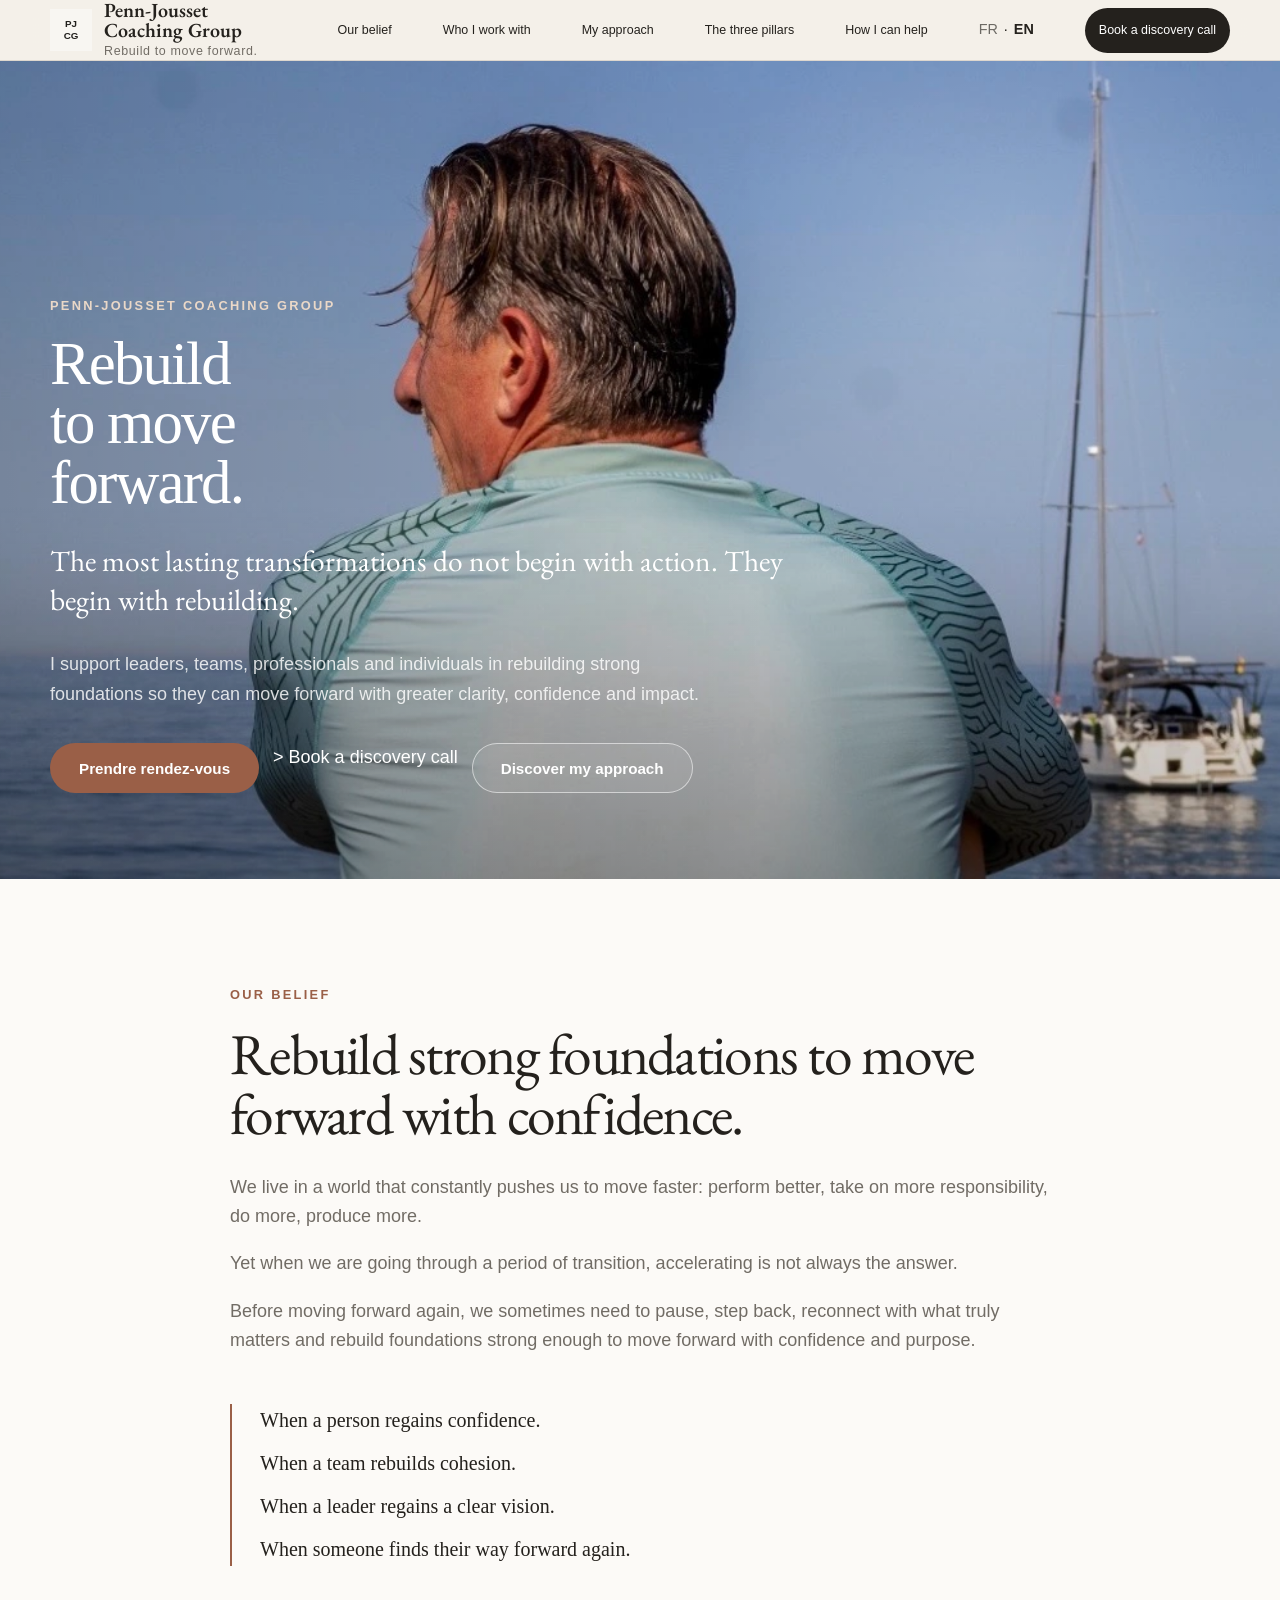
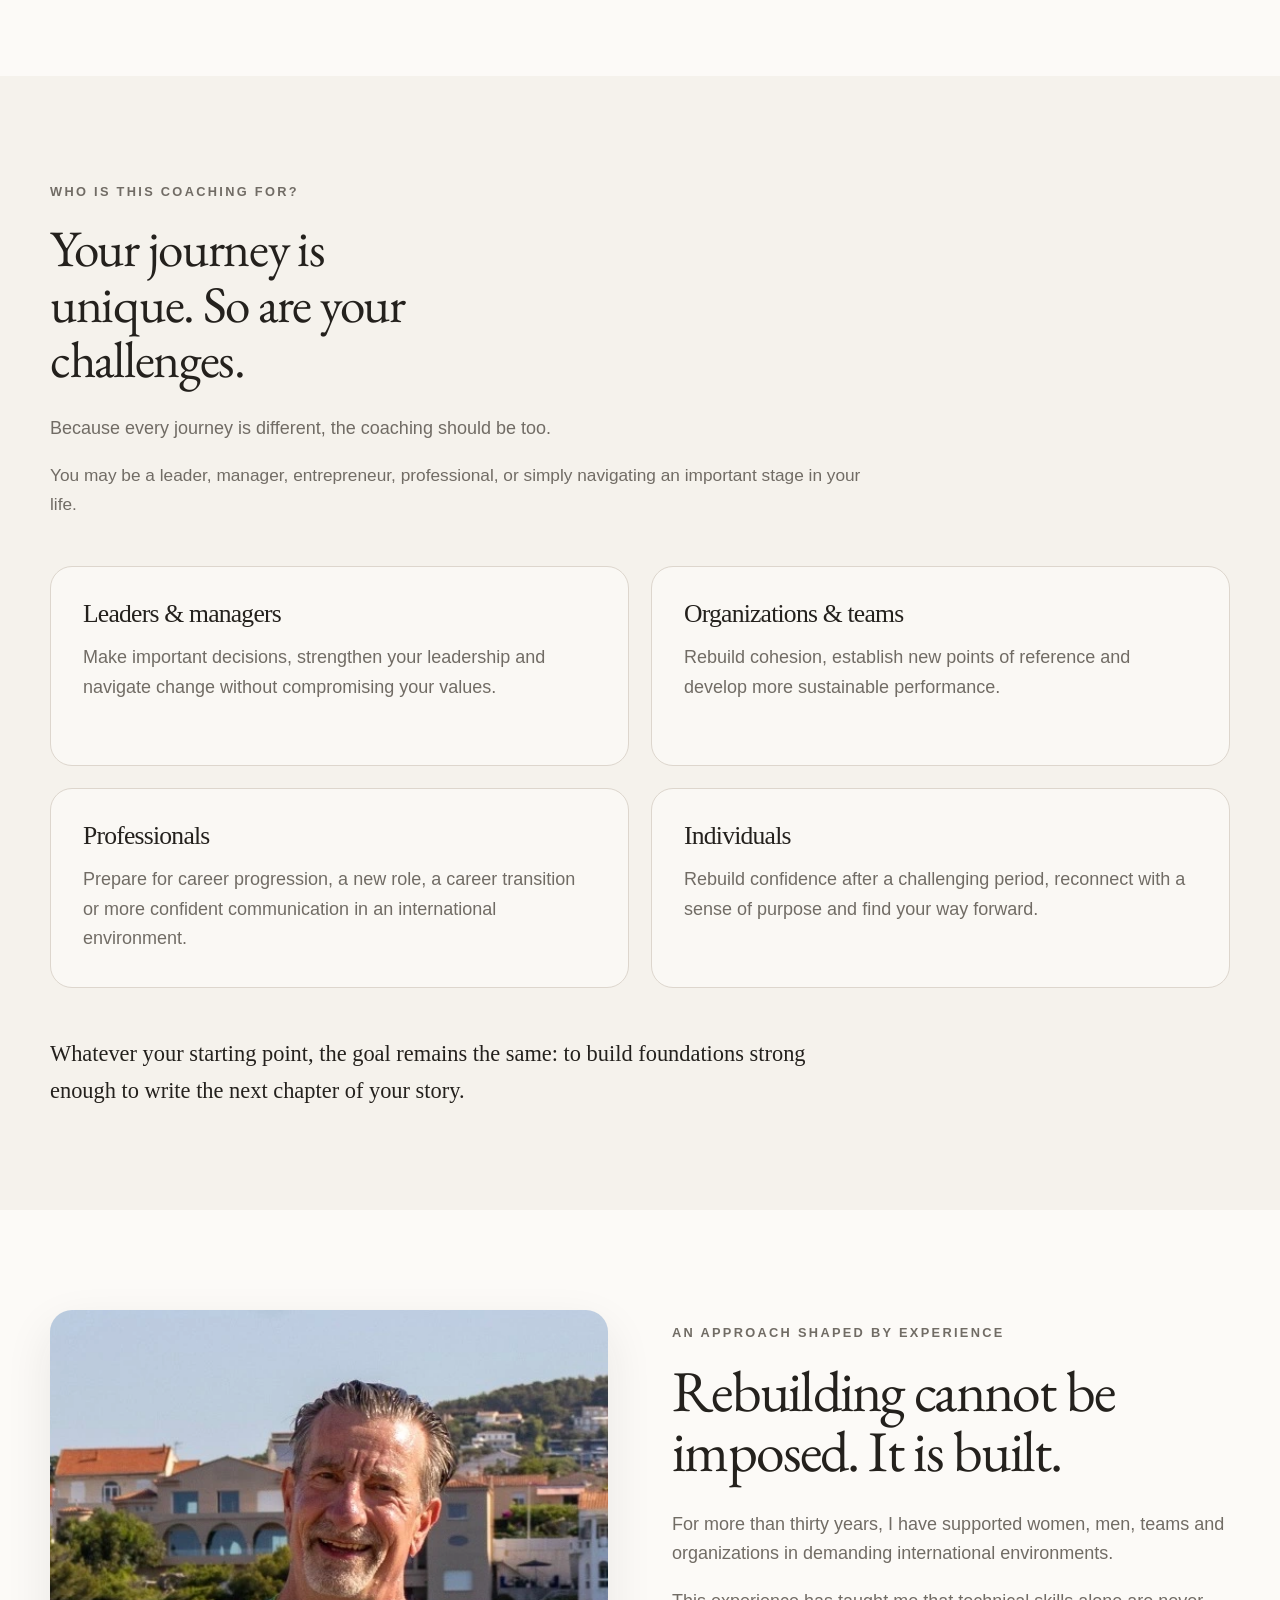
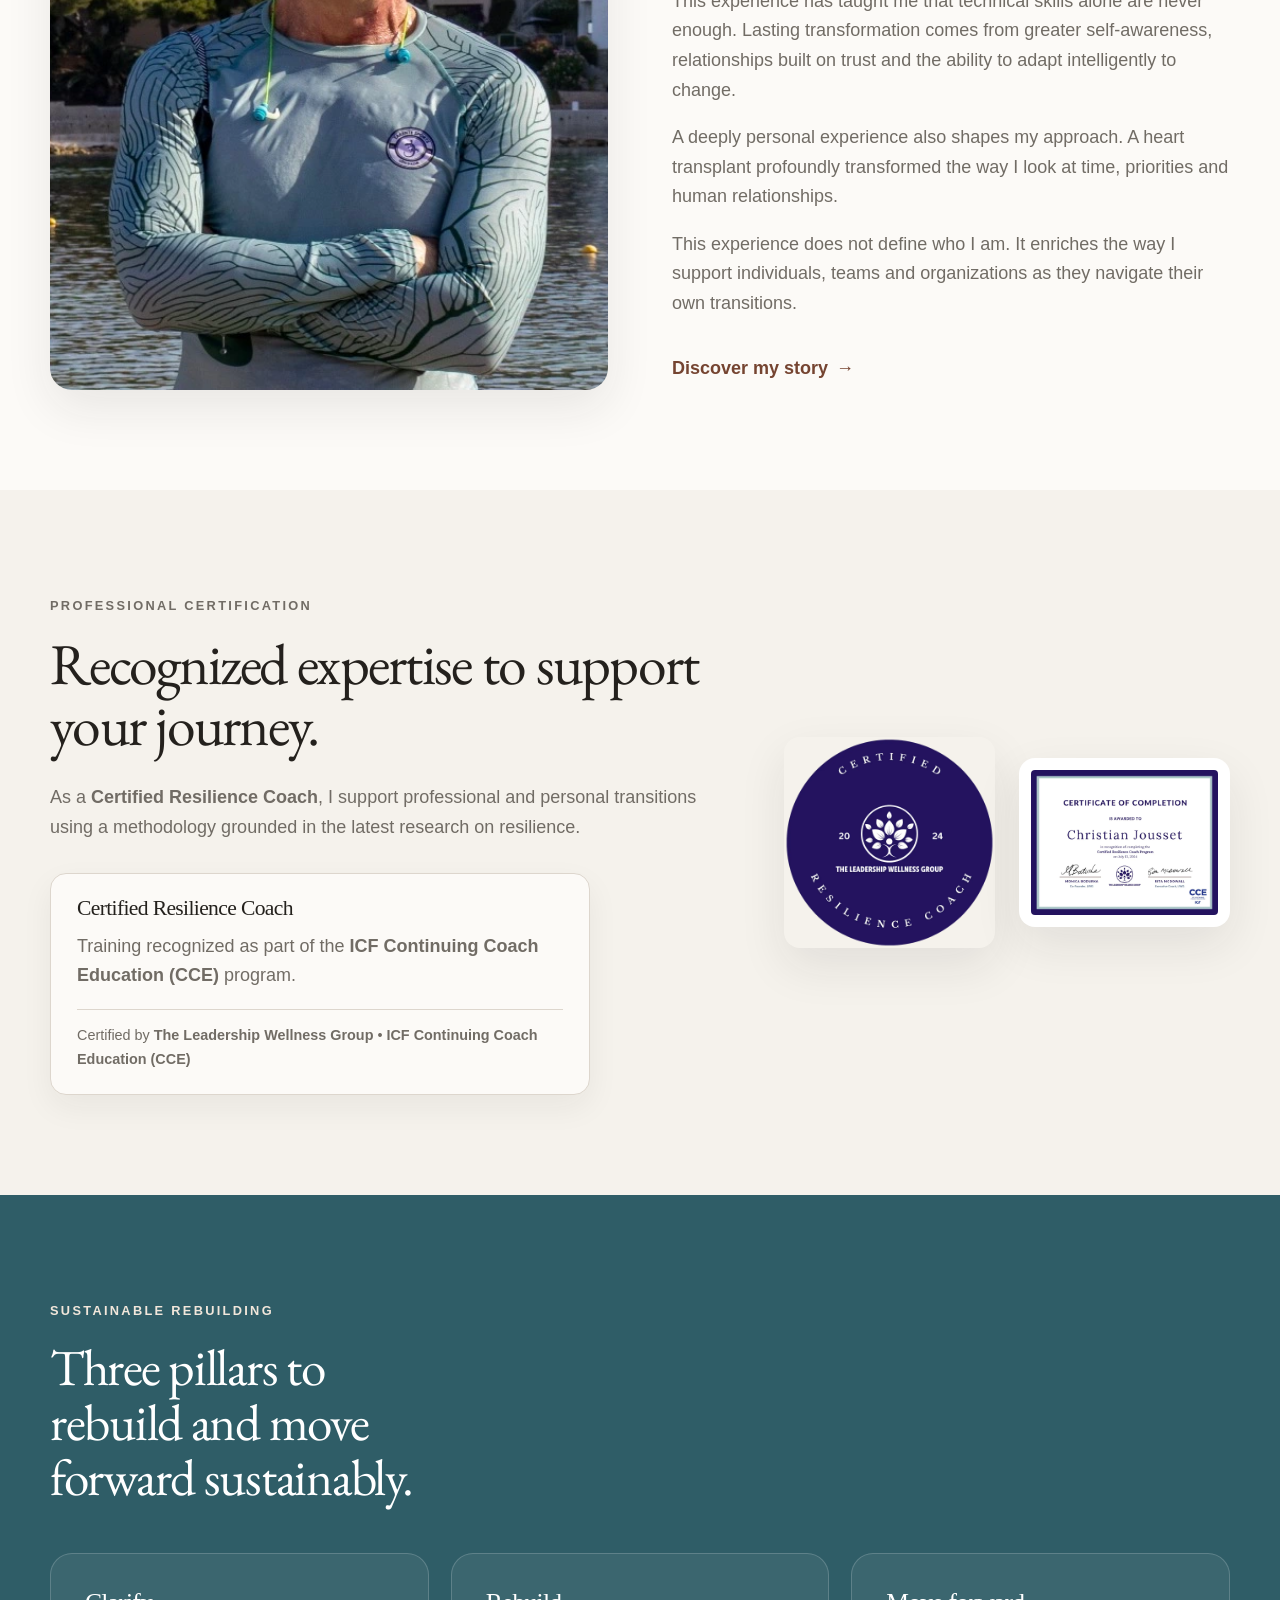
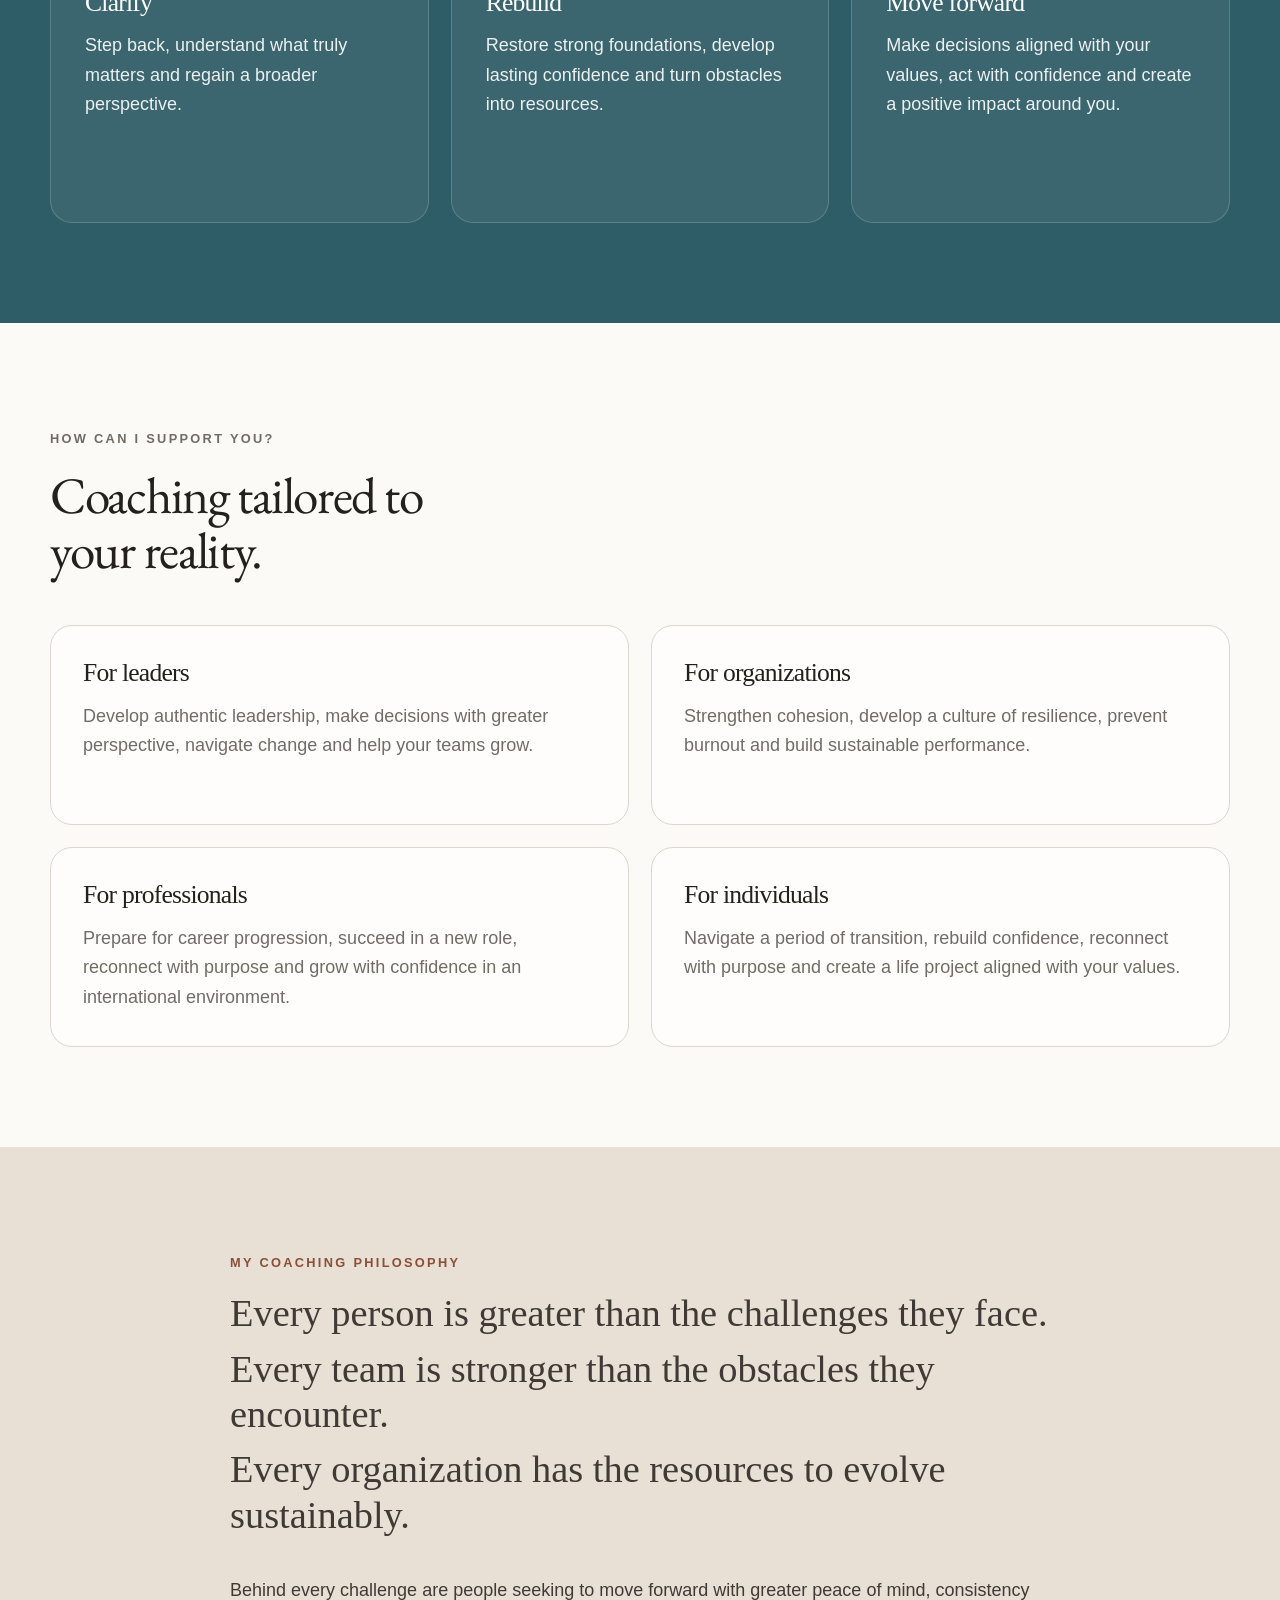
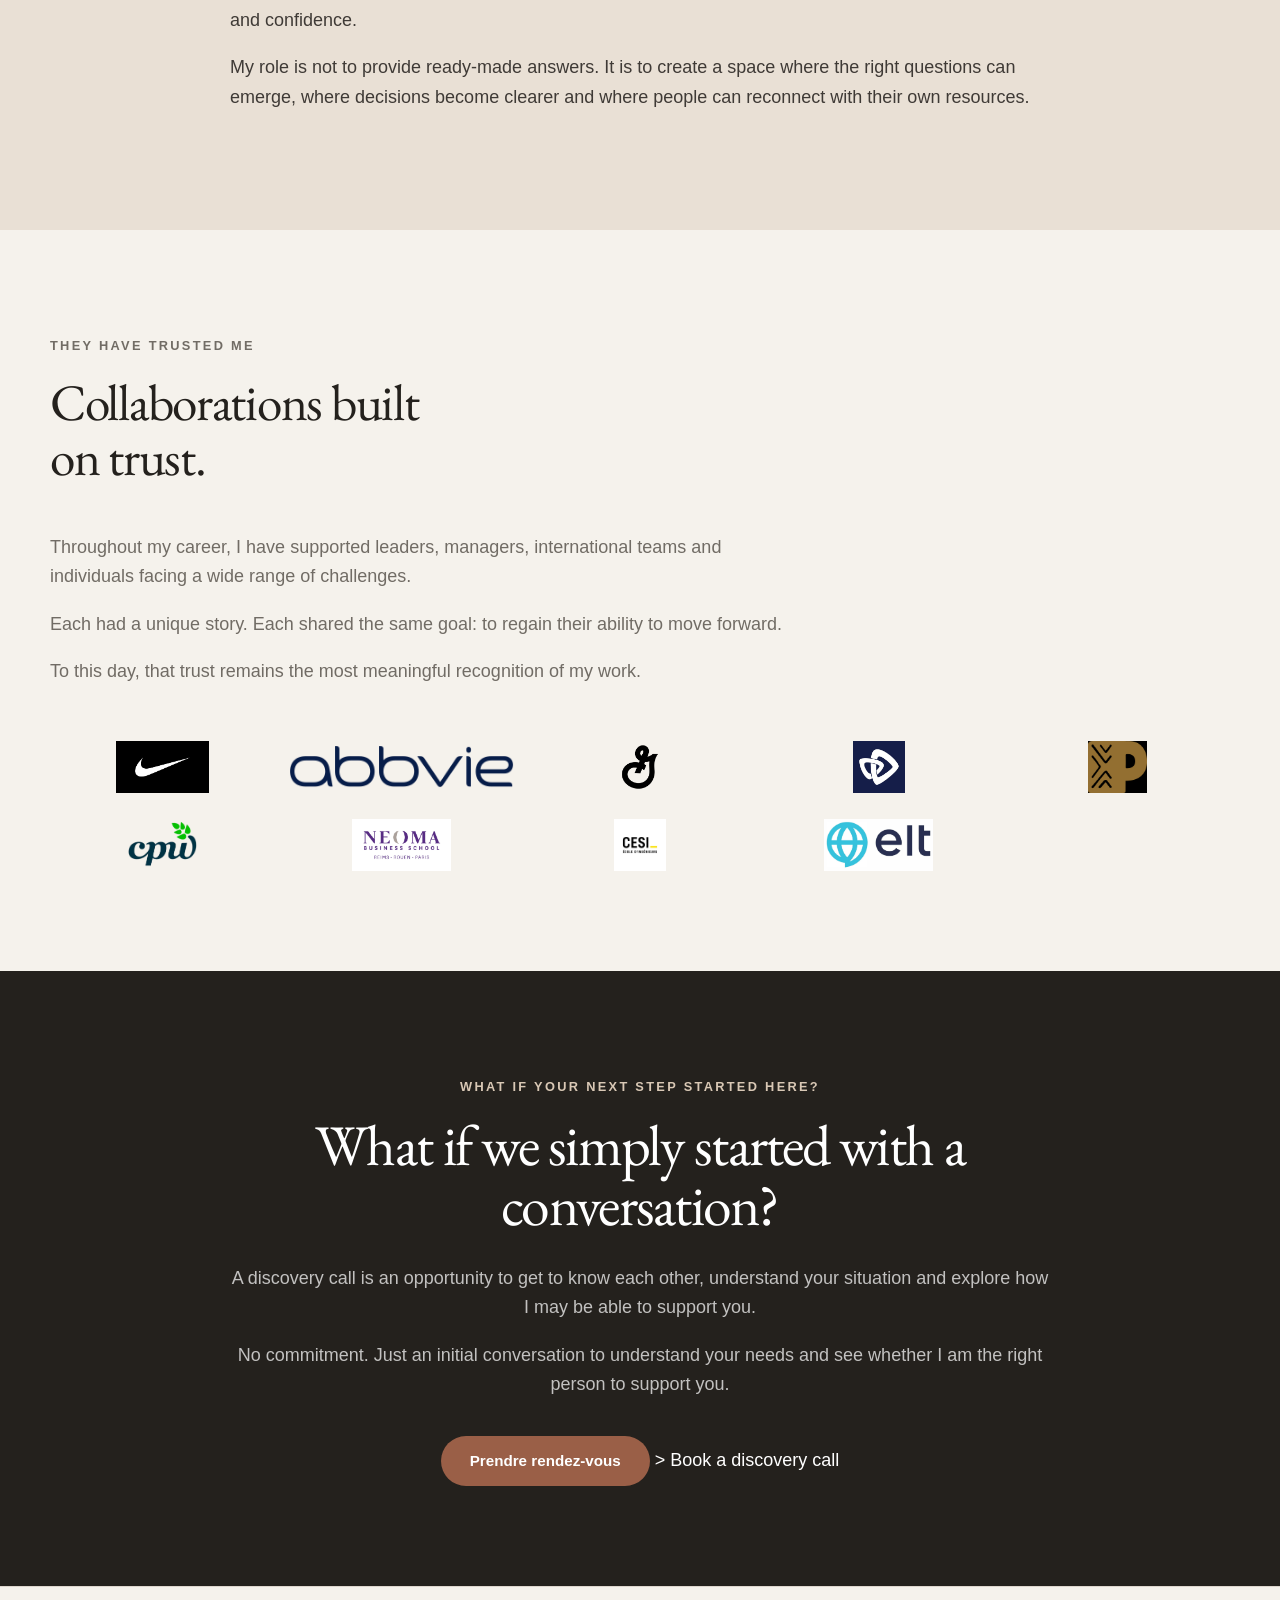
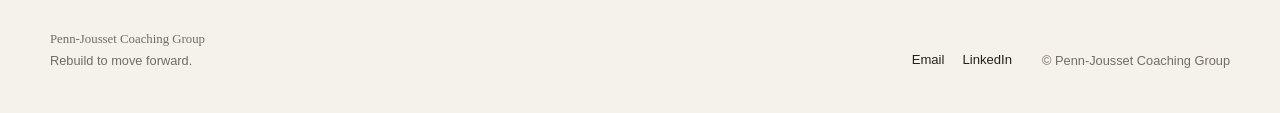
==== commit e7194ca4: "Connect English booking CTAs to Google Calendar" ====
--- a/index-en.html
+++ b/index-en.html
@@ -72,7 +72,7 @@
     <span class="active-language" aria-current="page">EN</span>
   </div>
 
-      <a class="nav-cta" href="#contact">Book a discovery call</a>
+      <a class="nav-cta" href="https://calendar.app.google/vSTuHDUPXp6bGmy27" target="_blank" rel="noopener noreferrer">Book a discovery call</a>
     </nav>
   </div>
 </header>
@@ -103,7 +103,7 @@
       <div class="hero-actions">
         <a
           class="button button-primary"
-          href="mailto:christian@pjcoachinggroup.com?subject=Discovery%20call%20request"
+          <a class="btn btn-dark" href="https://calendar.app.google/vSTuHDUPXp6bGmy27" target="_blank" rel="noopener noreferrer">Prendre rendez-vous</a>
         >
           Book a discovery call
         </a>
@@ -495,7 +495,7 @@
 
     <a
       class="button button-primary"
-      href="mailto:christian@pjcoachinggroup.com"
+      <a class="btn btn-dark" href="https://calendar.app.google/vSTuHDUPXp6bGmy27" target="_blank" rel="noopener noreferrer">Prendre rendez-vous</a>
     >
       Book a discovery call
     </a>
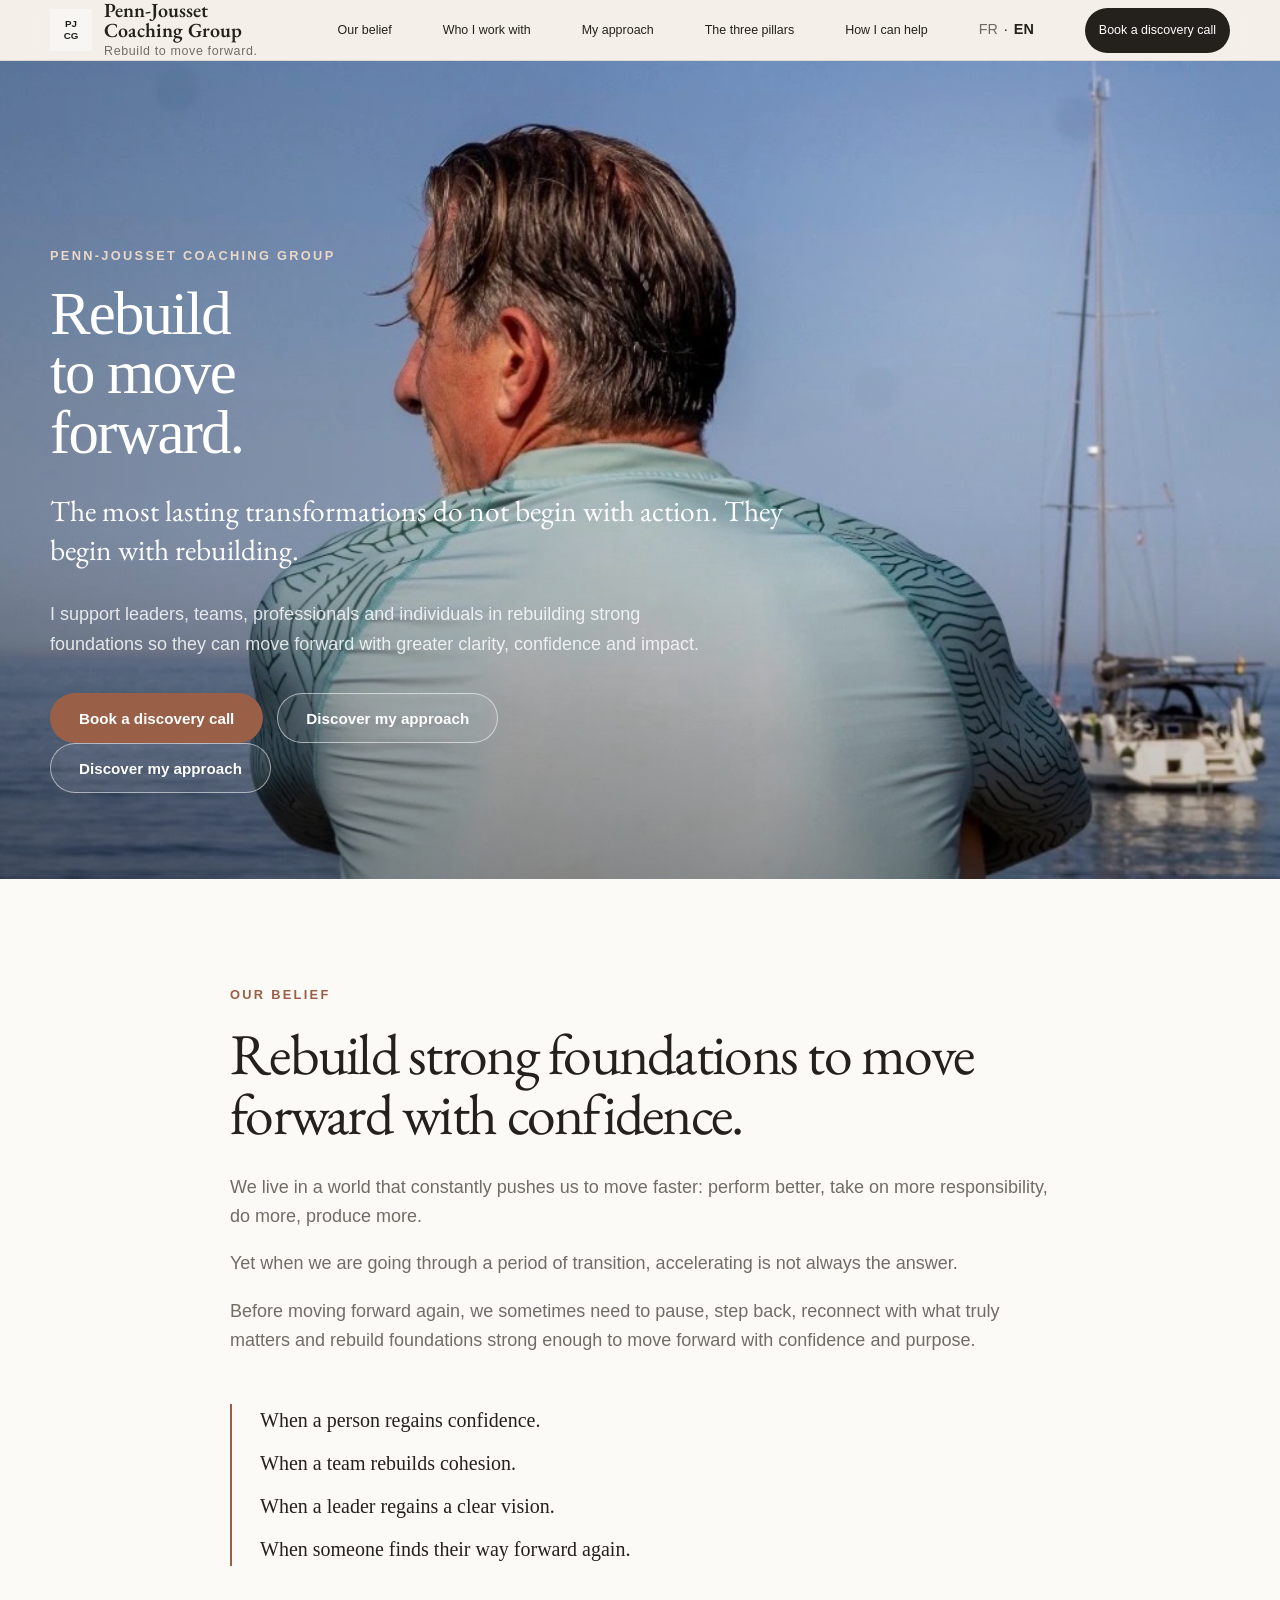
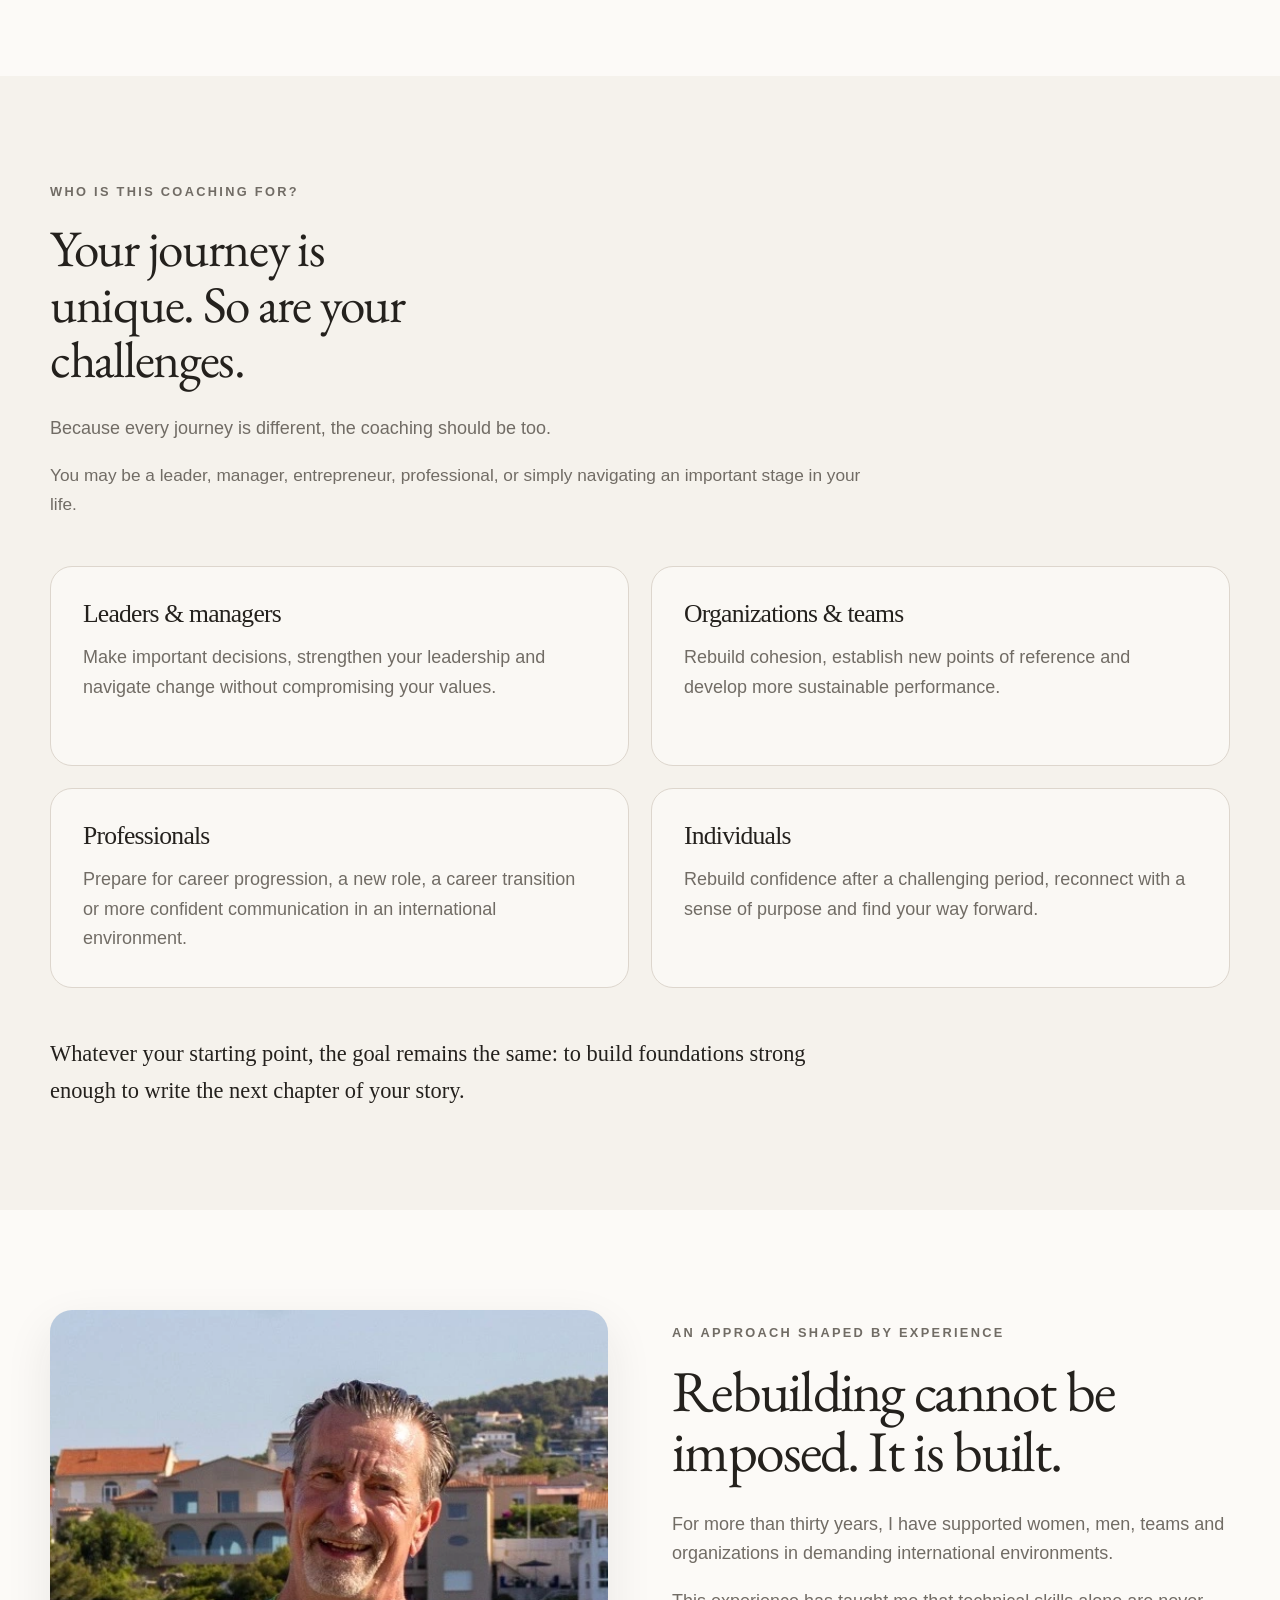
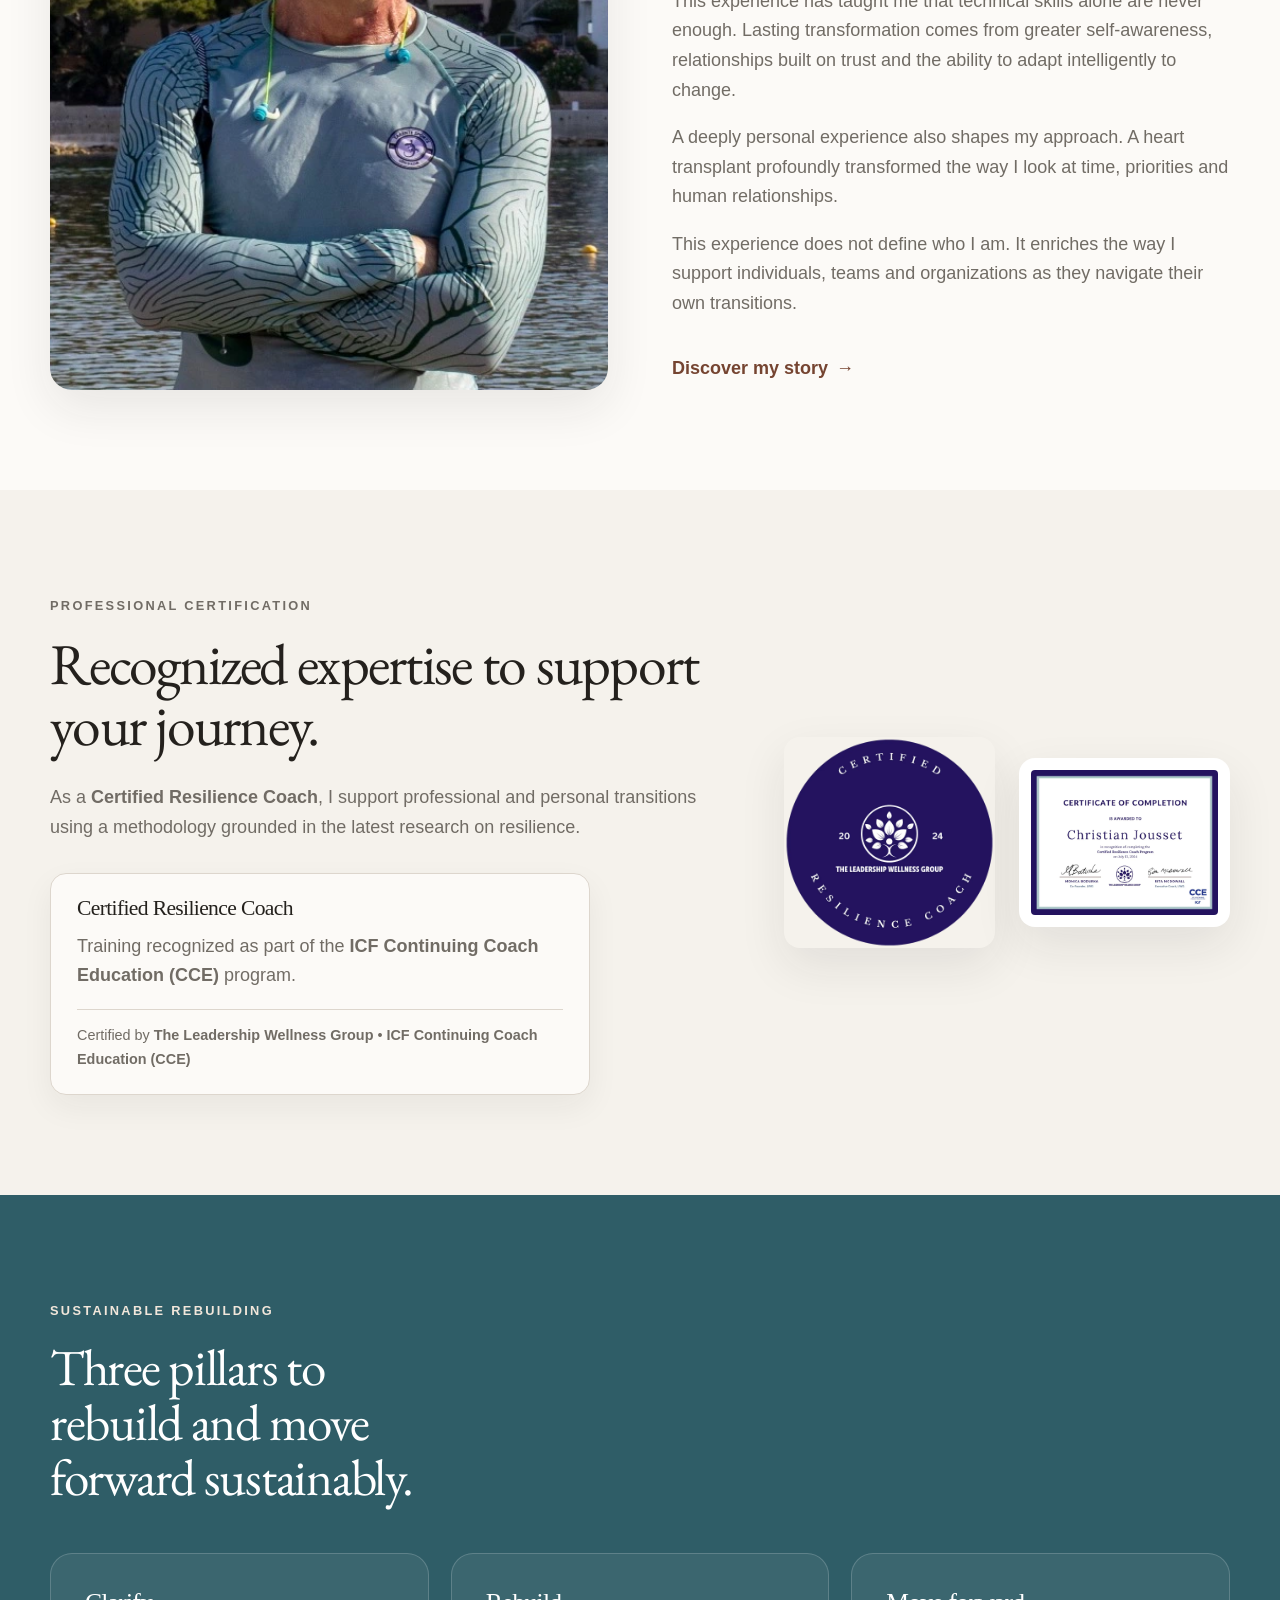
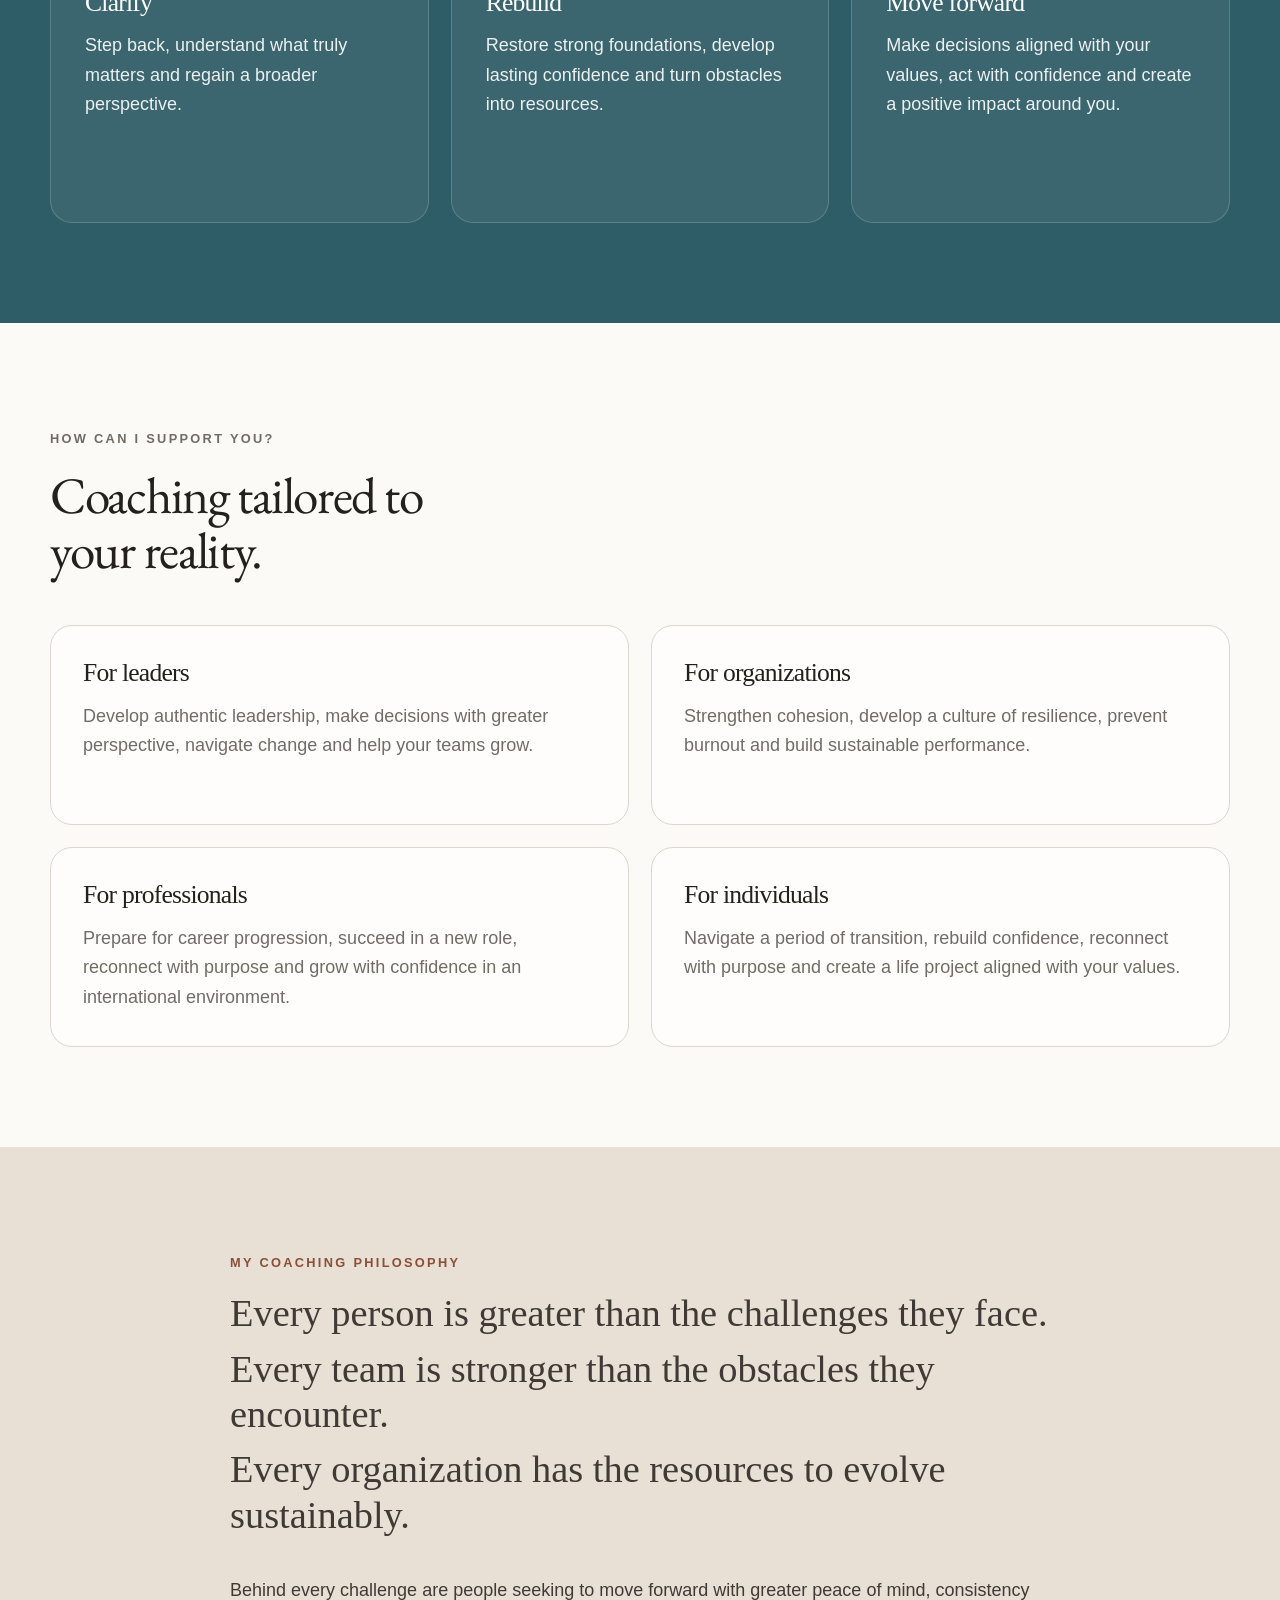
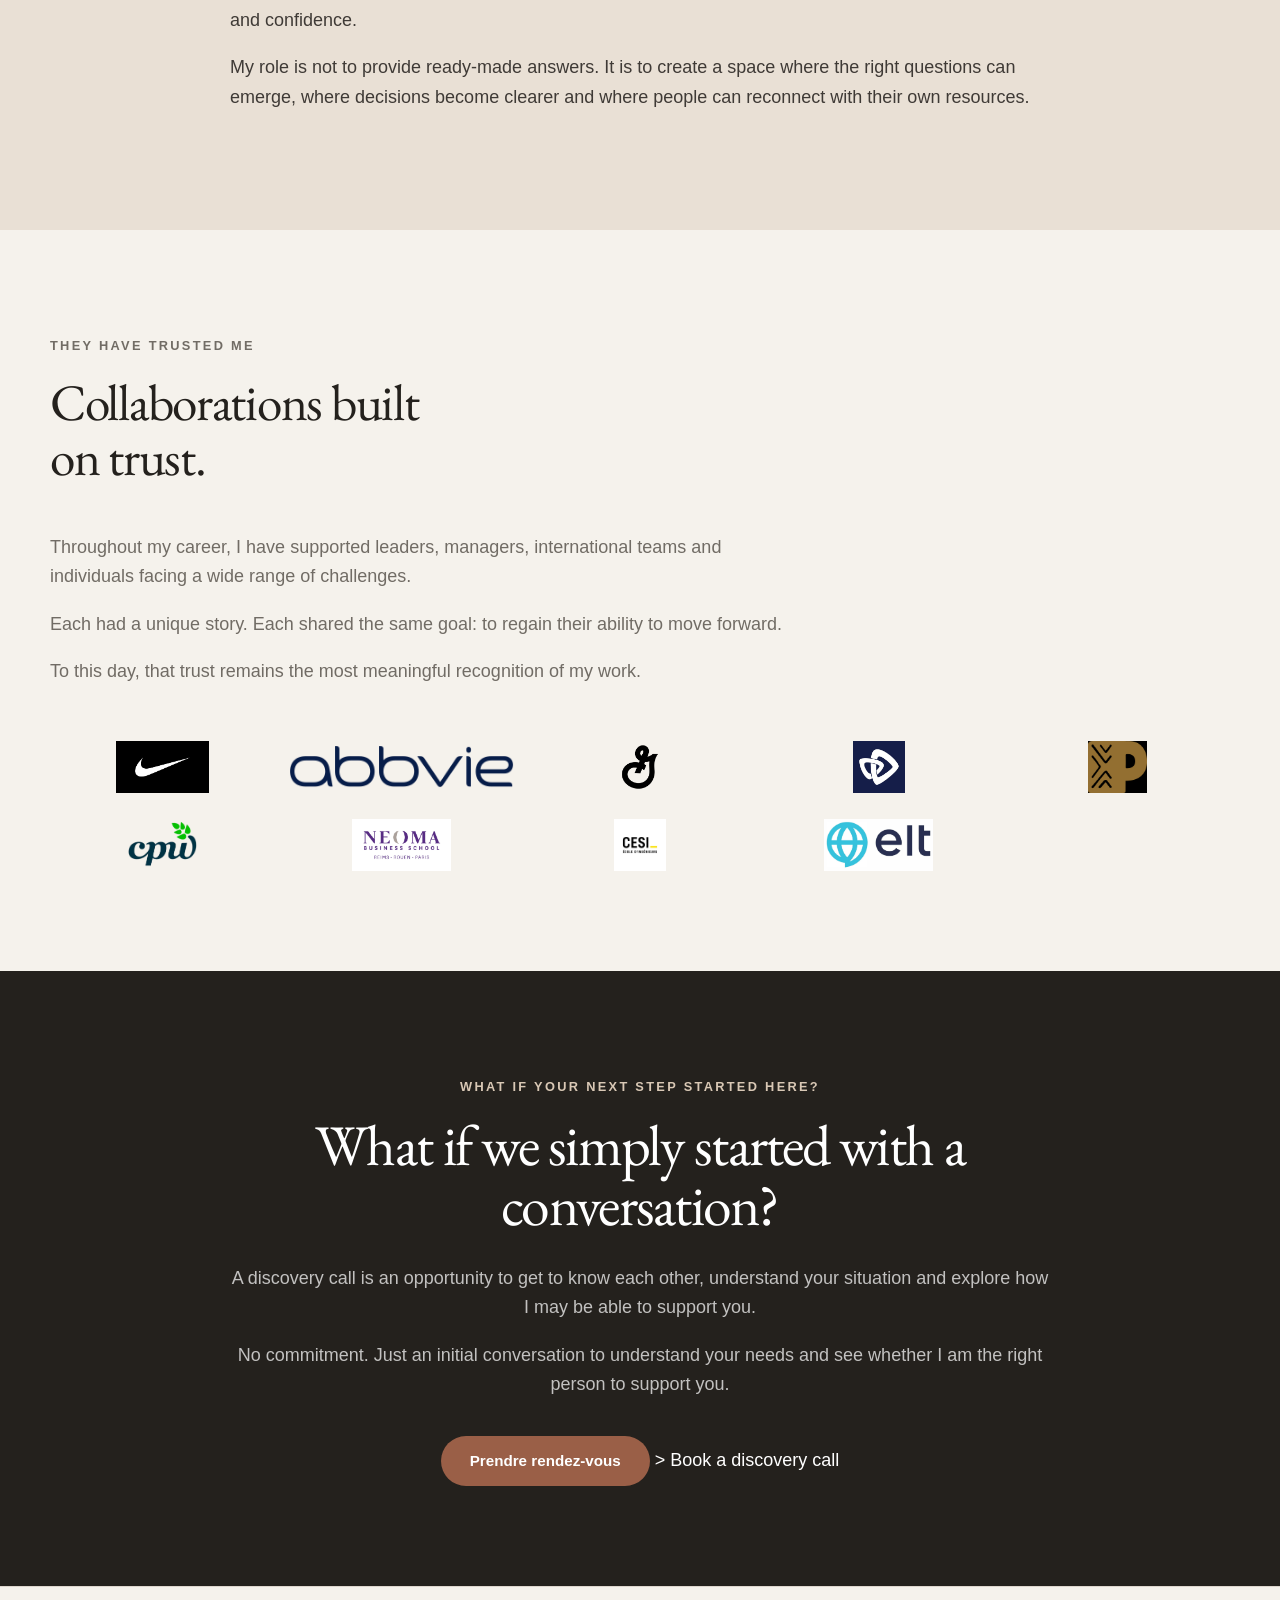
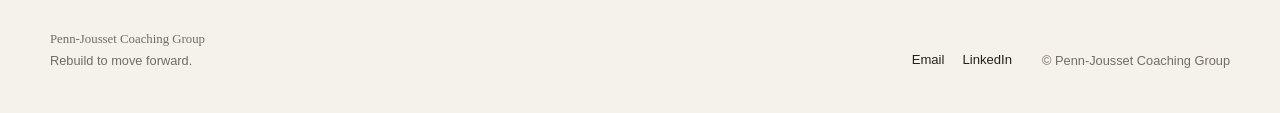
==== commit aff017a9: "Fix English hero booking CTA markup" ====
--- a/index-en.html
+++ b/index-en.html
@@ -101,13 +101,18 @@
       </p>
 
       <div class="hero-actions">
-        <a
-          class="button button-primary"
-          <a class="btn btn-dark" href="https://calendar.app.google/vSTuHDUPXp6bGmy27" target="_blank" rel="noopener noreferrer">Prendre rendez-vous</a>
-        >
-          Book a discovery call
-        </a>
-
+ <a
+    class="button button-primary"
+    href="https://calendar.app.google/vSTuHDUPXp6bGmy27"
+    target="_blank"
+    rel="noopener noreferrer"
+  >
+    Book a discovery call
+  </a>
+  <a class="button button-secondary" href="#experience">
+    Discover my approach
+  </a>
+</div>
         <a class="button button-secondary" href="#experience">
           Discover my approach
         </a>
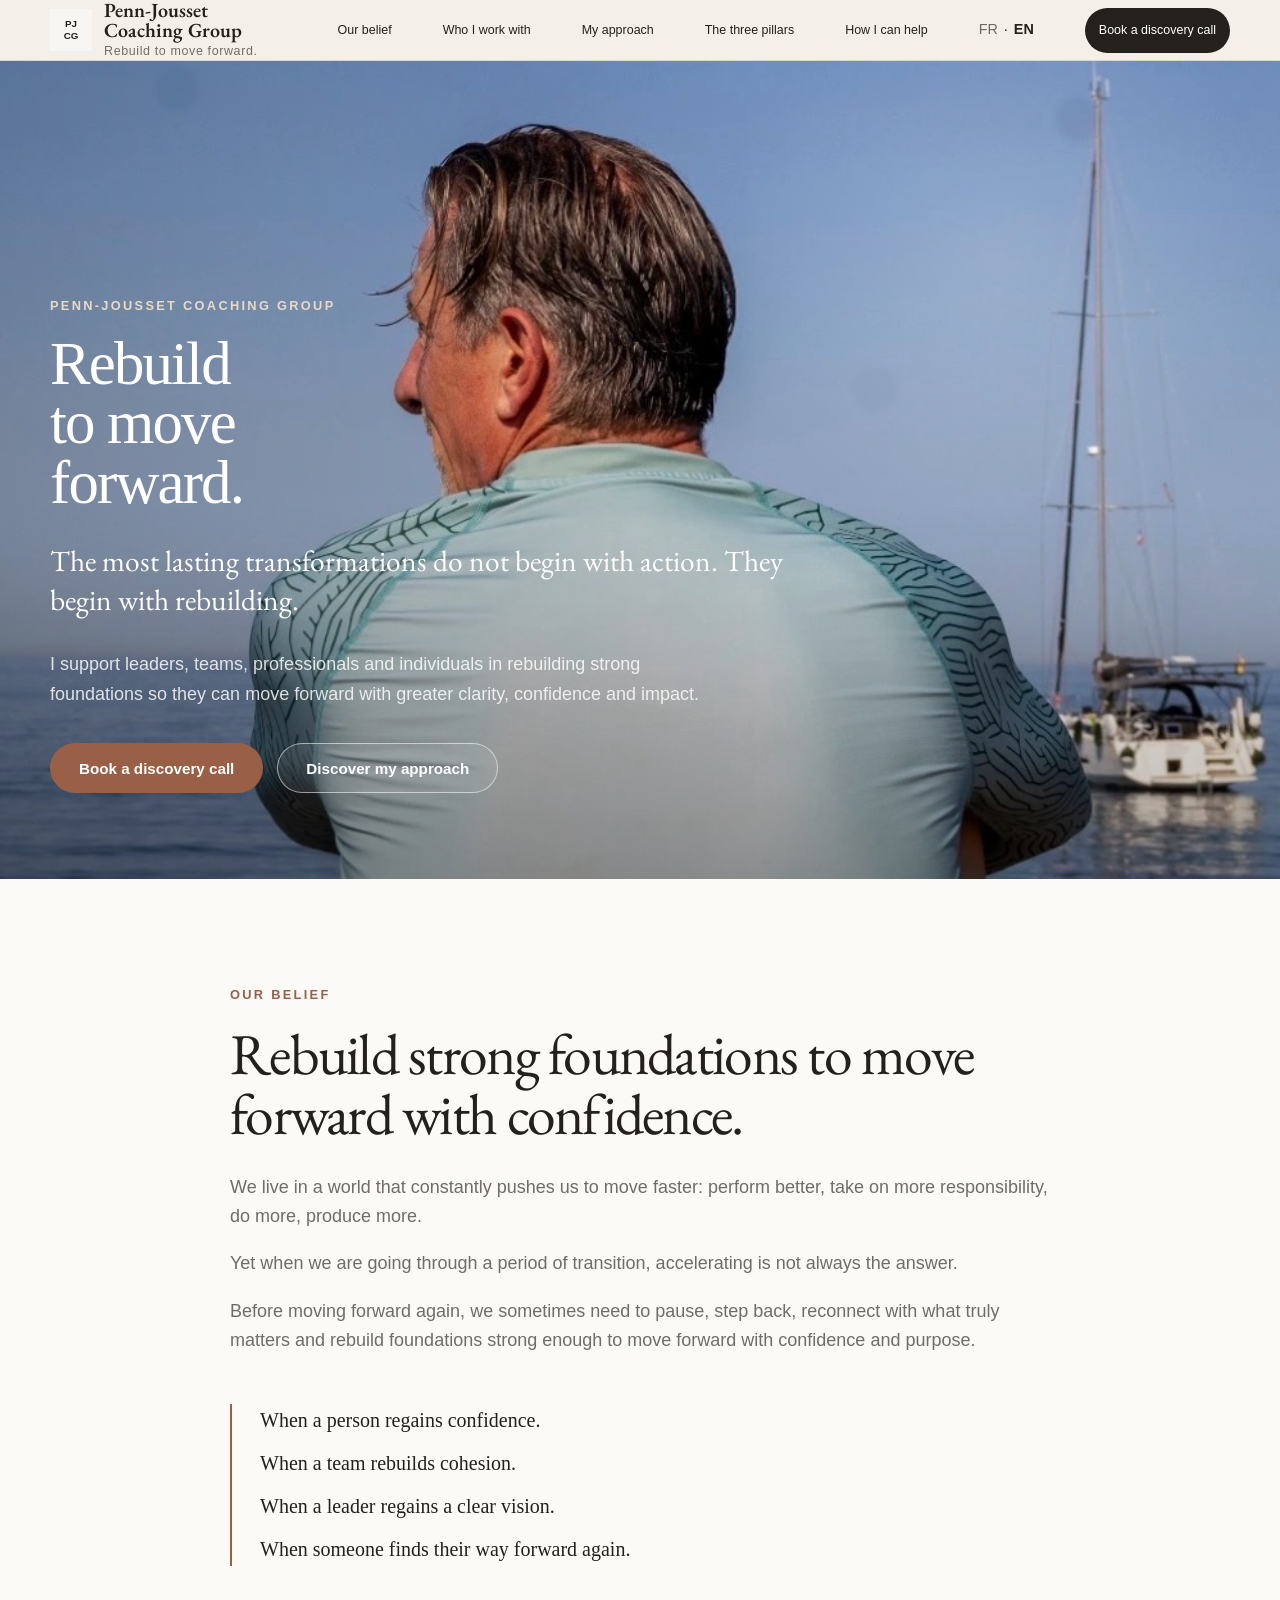
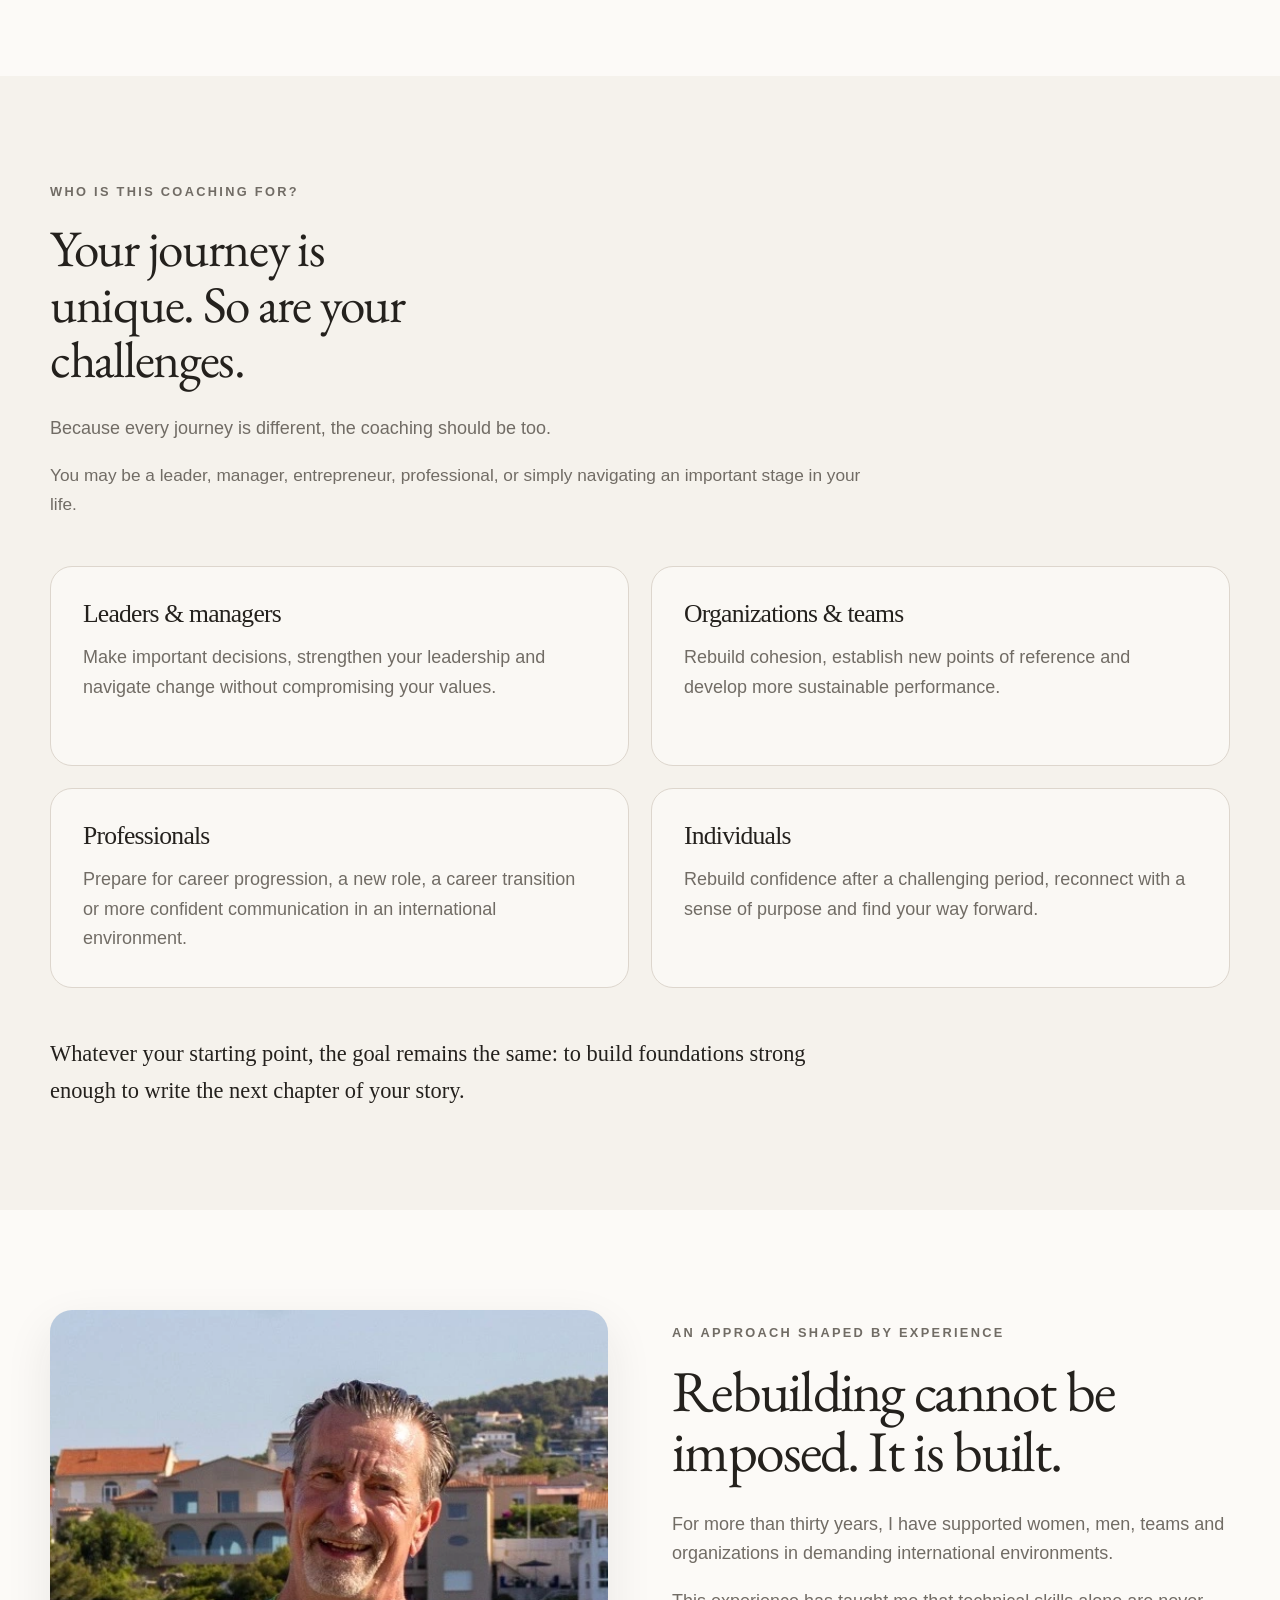
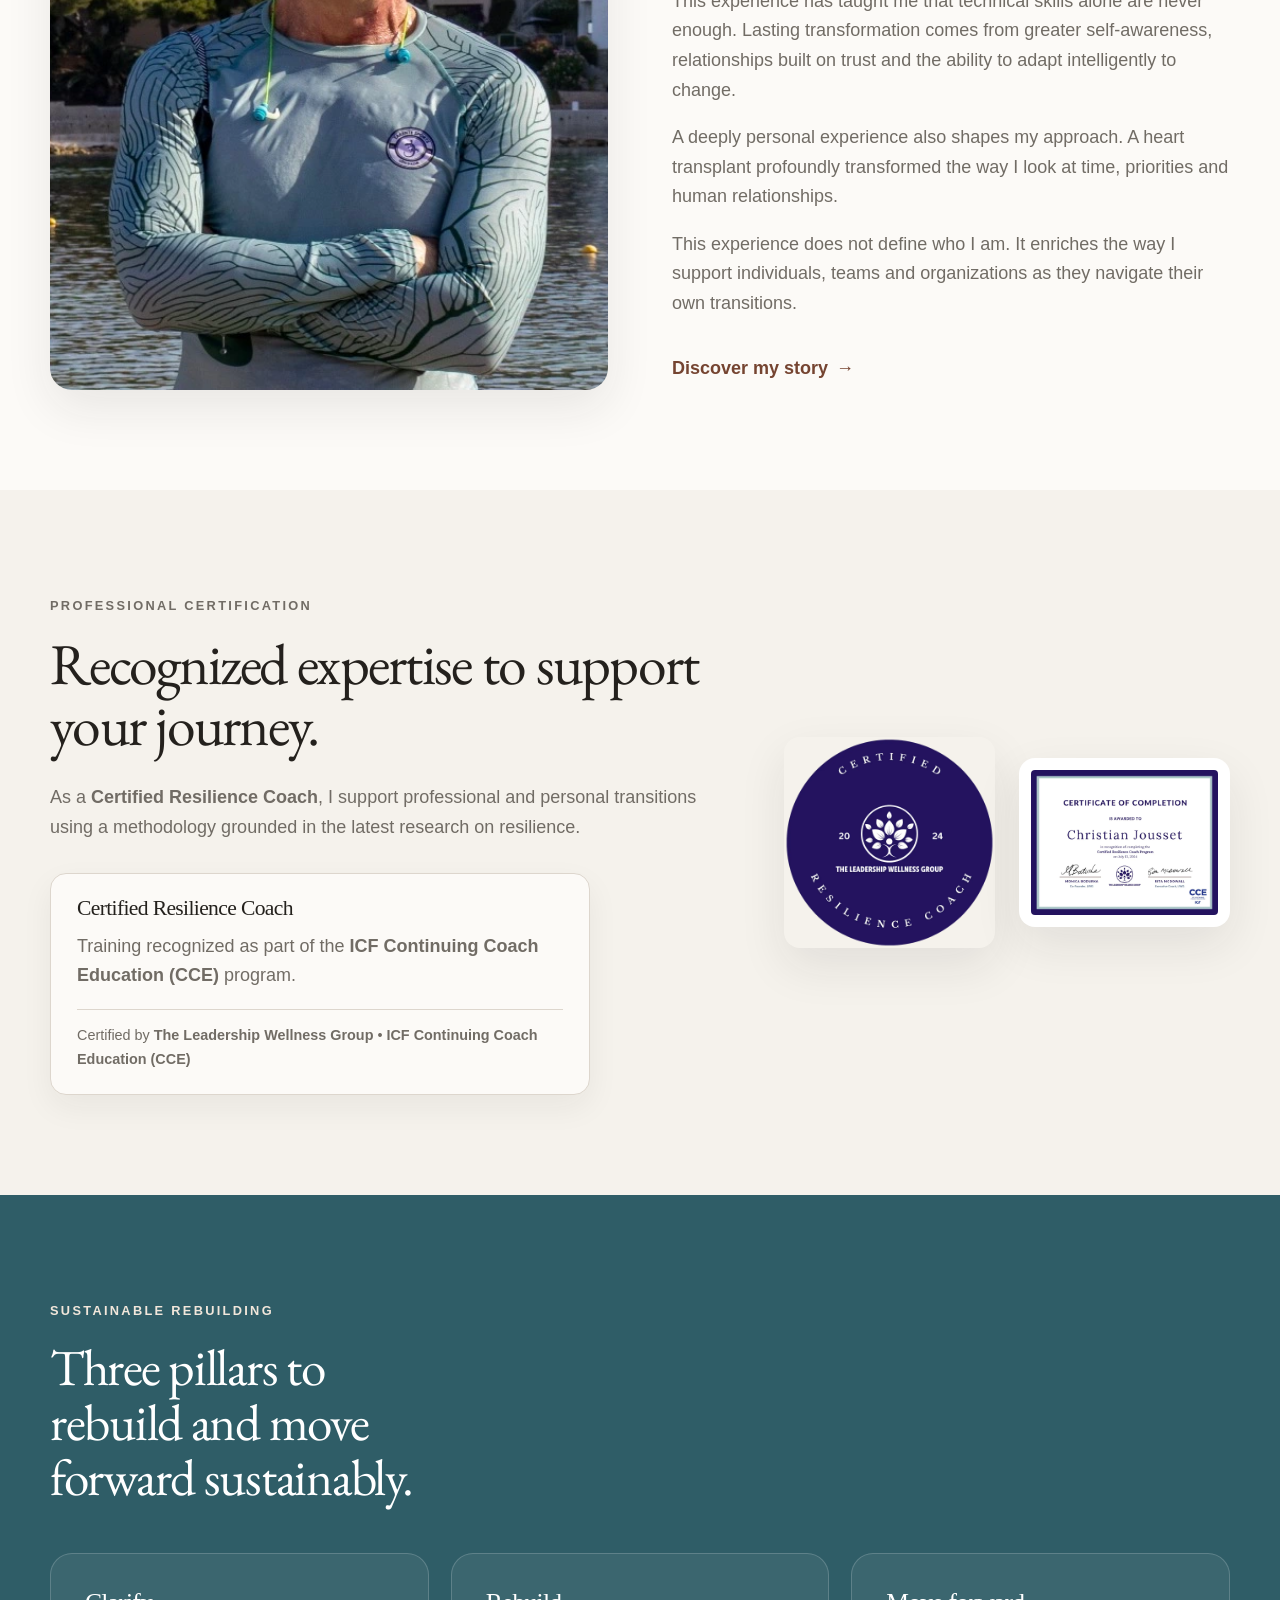
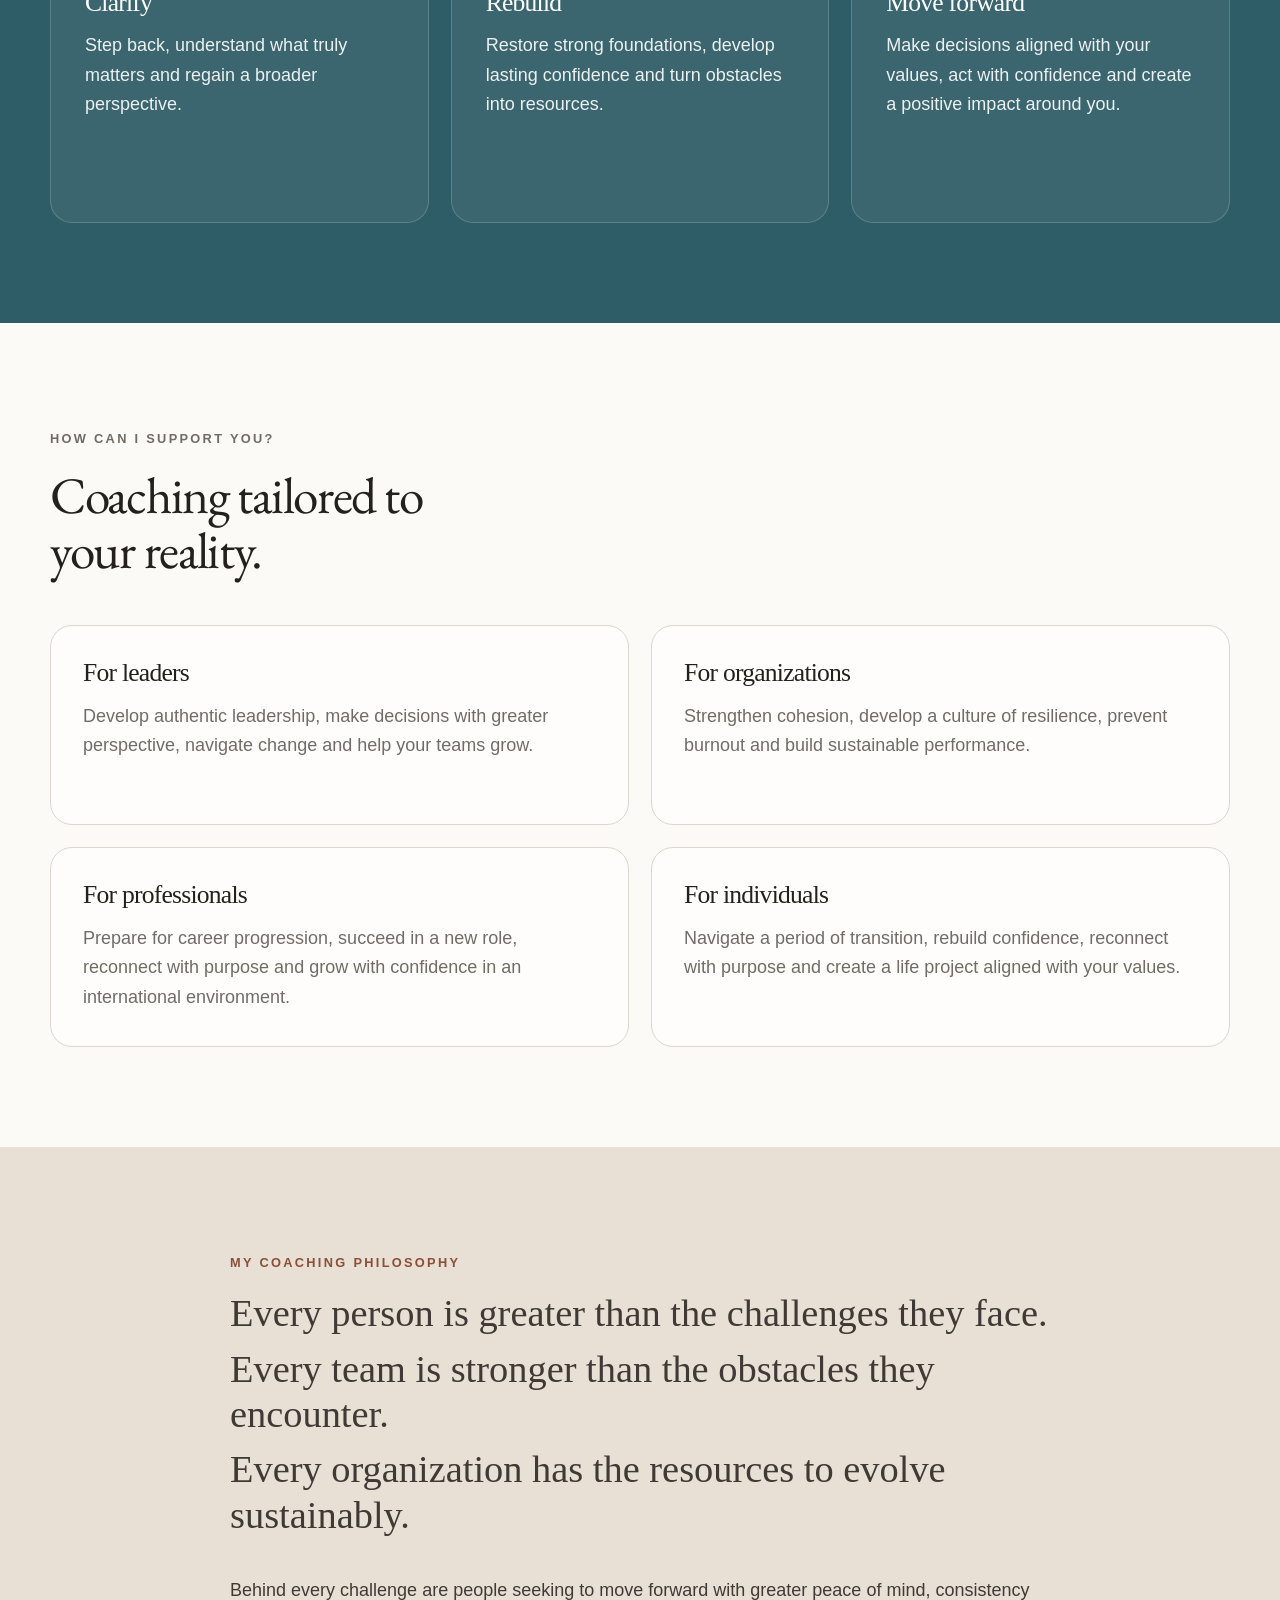
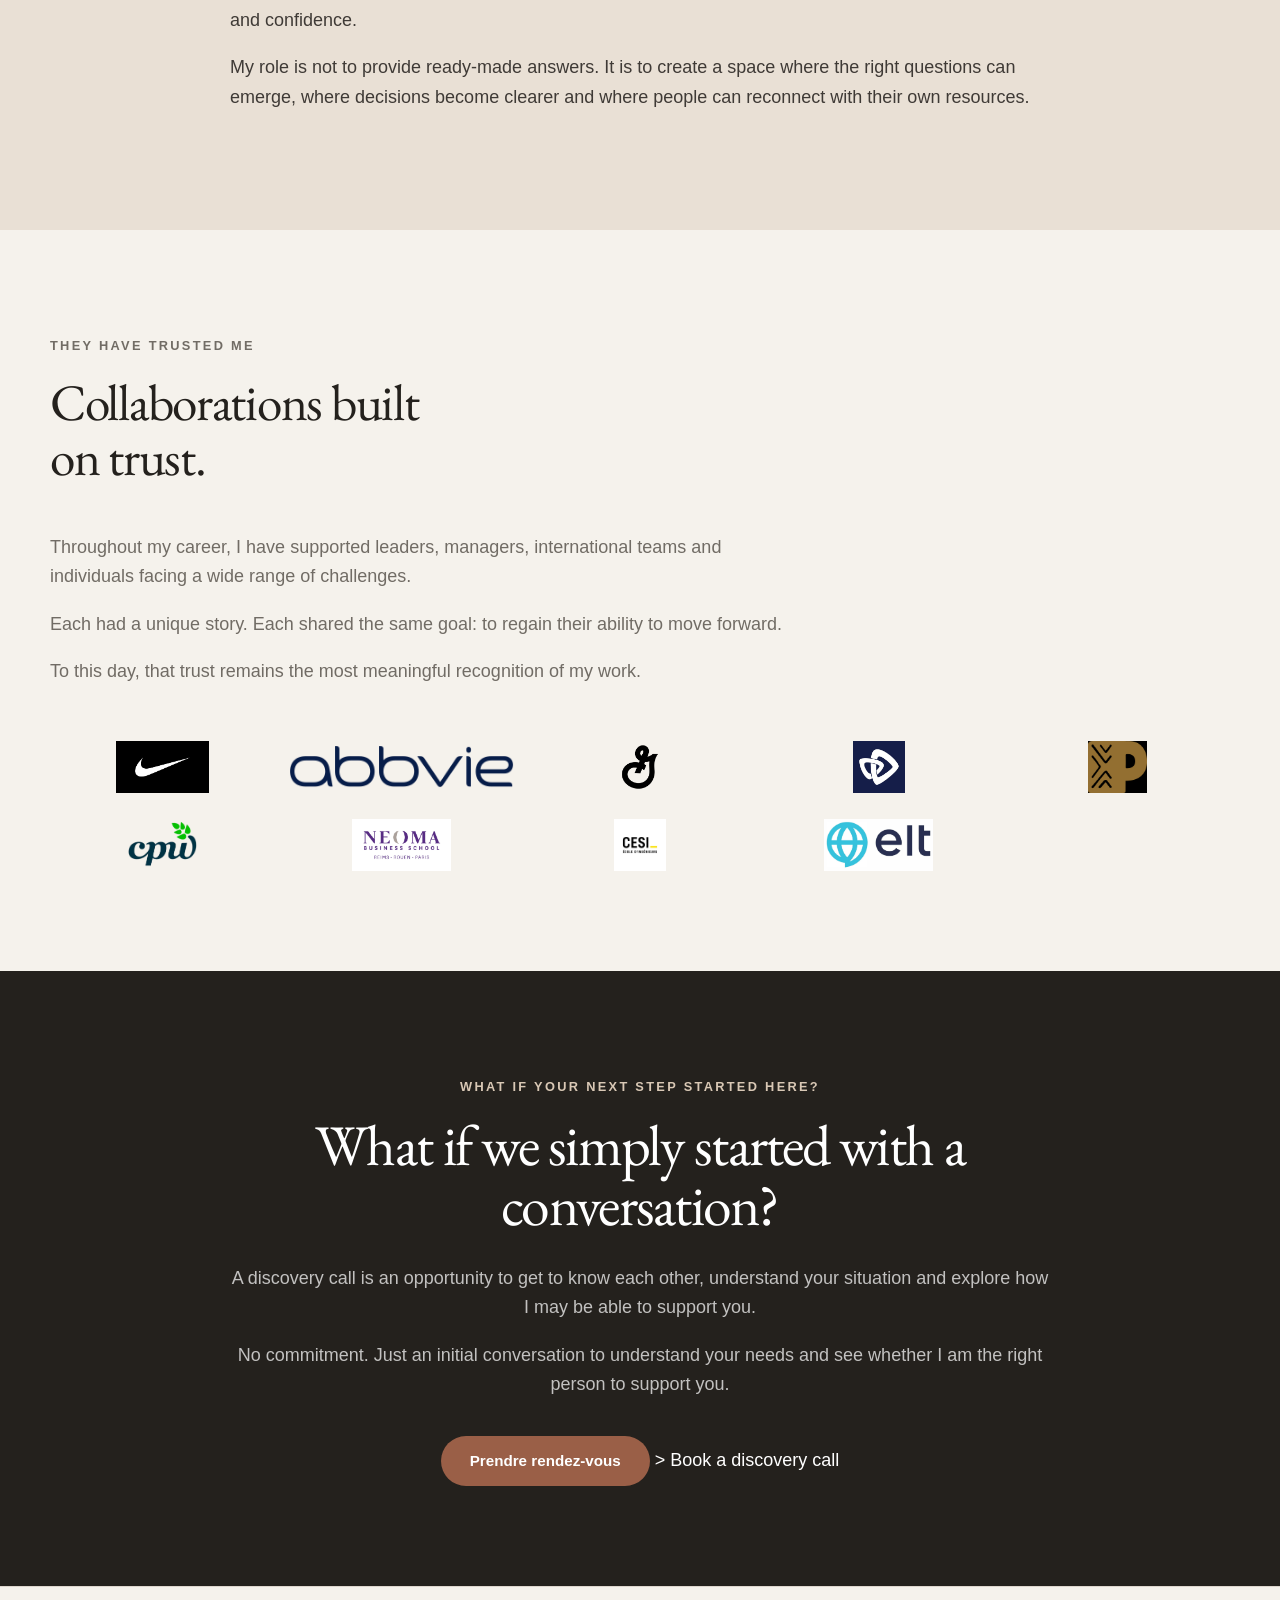
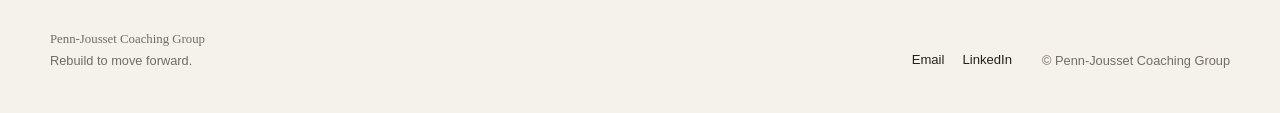
==== commit 1f5482b6: "Remove duplicate English hero CTA" ====
--- a/index-en.html
+++ b/index-en.html
@@ -113,11 +113,7 @@
     Discover my approach
   </a>
 </div>
-        <a class="button button-secondary" href="#experience">
-          Discover my approach
-        </a>
-      </div>
-    </div>
+      
   </section>
 
 
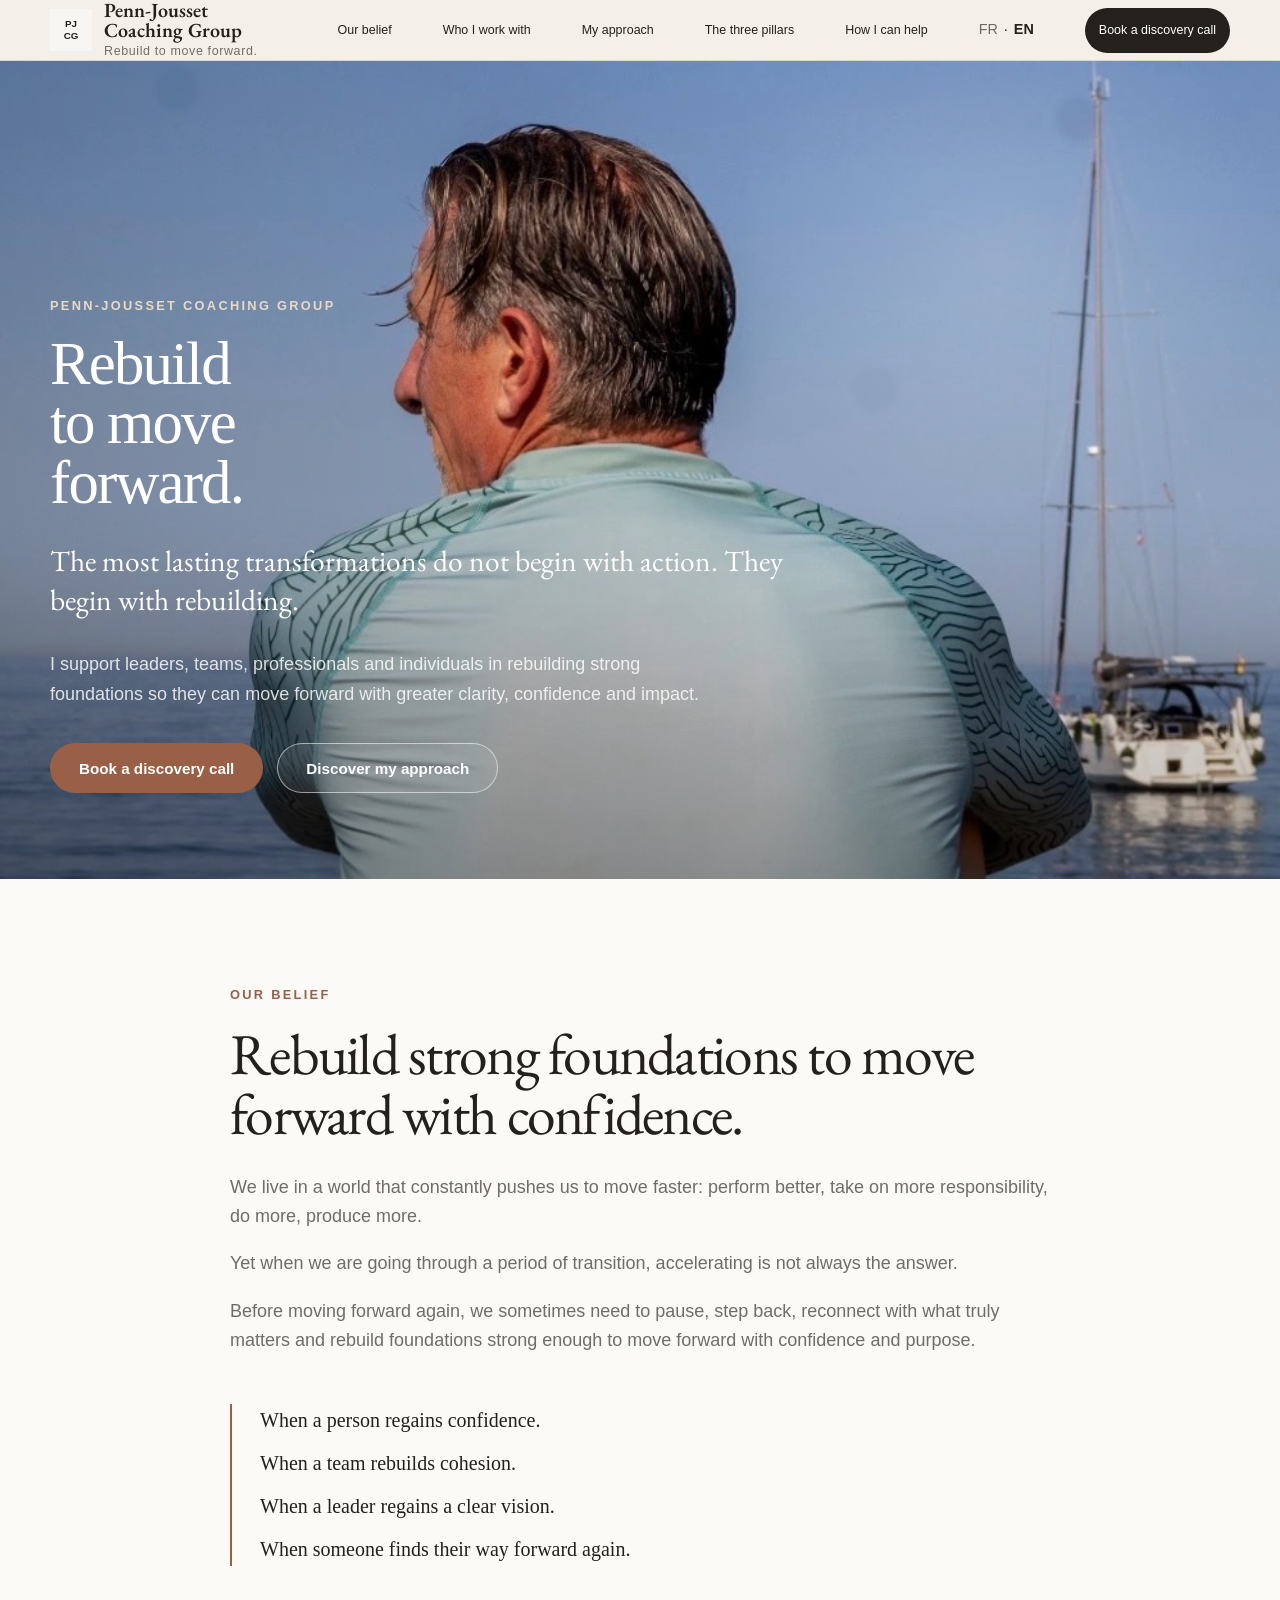
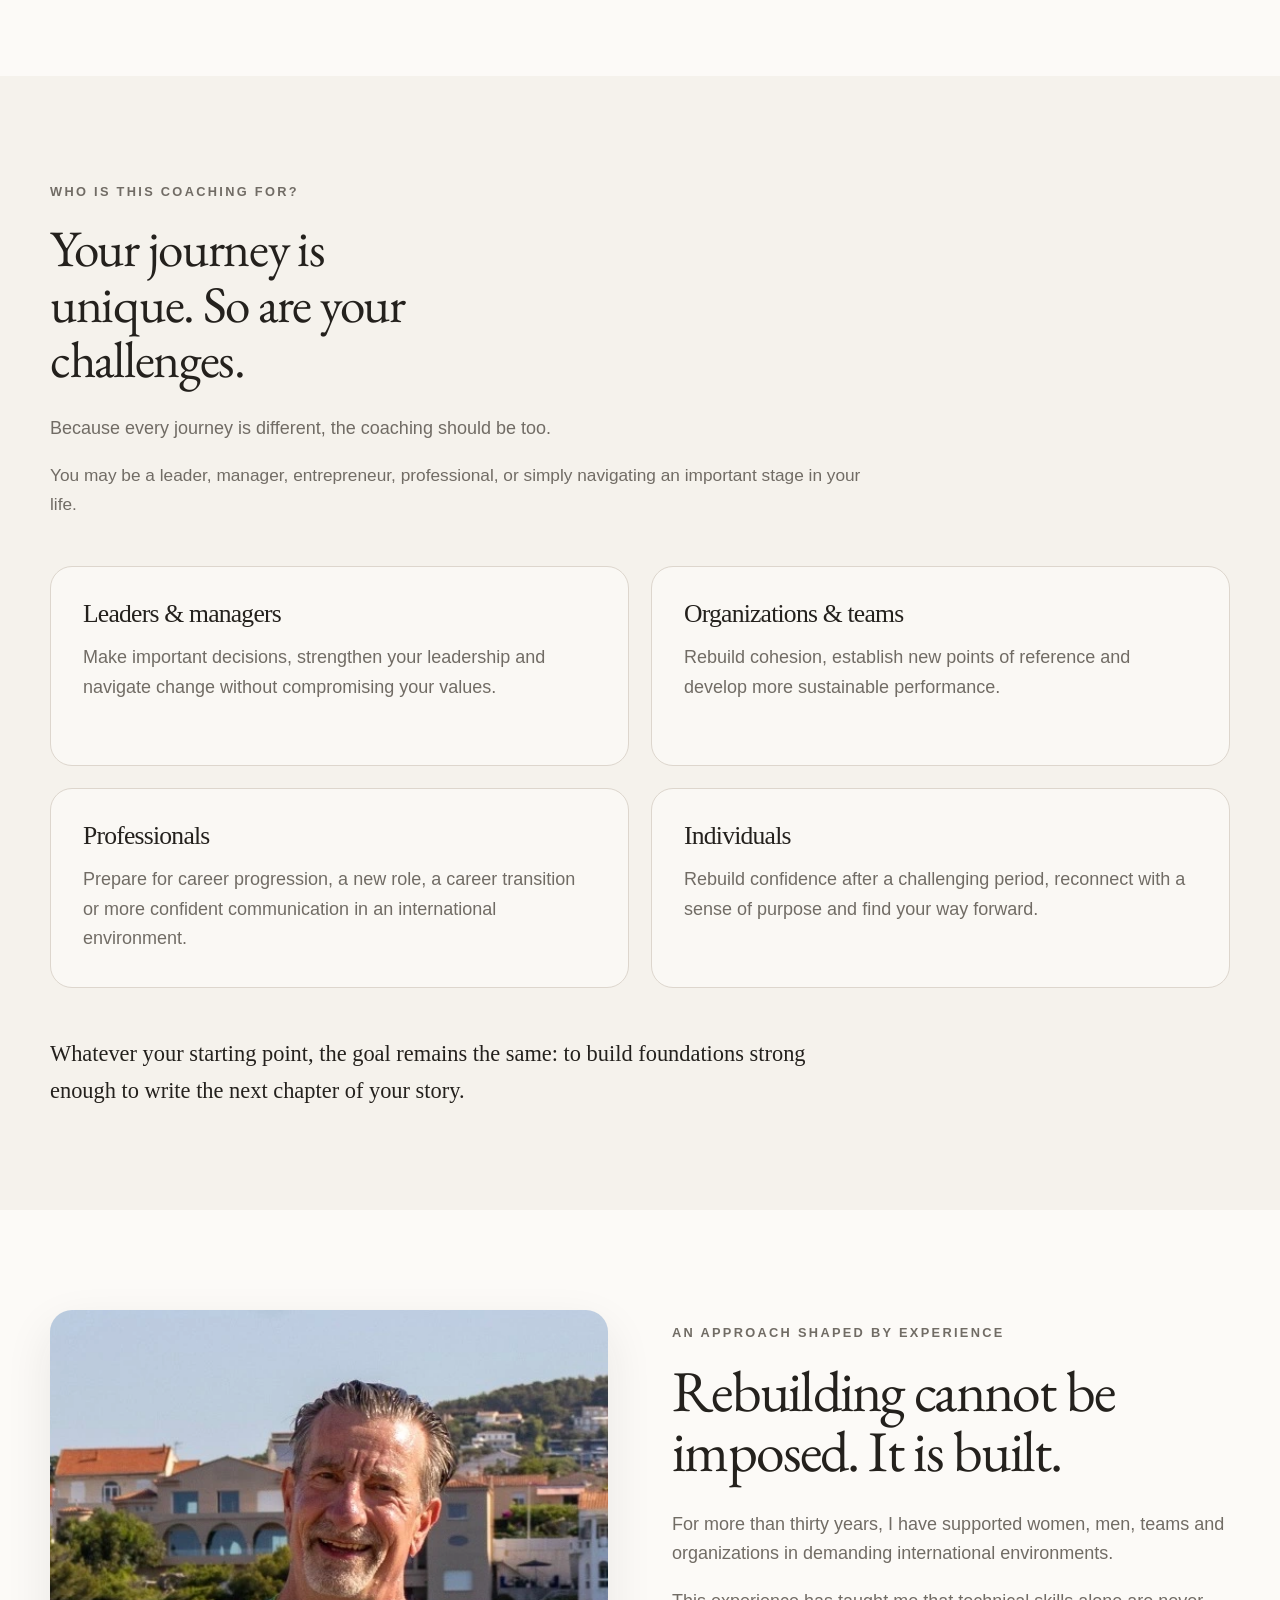
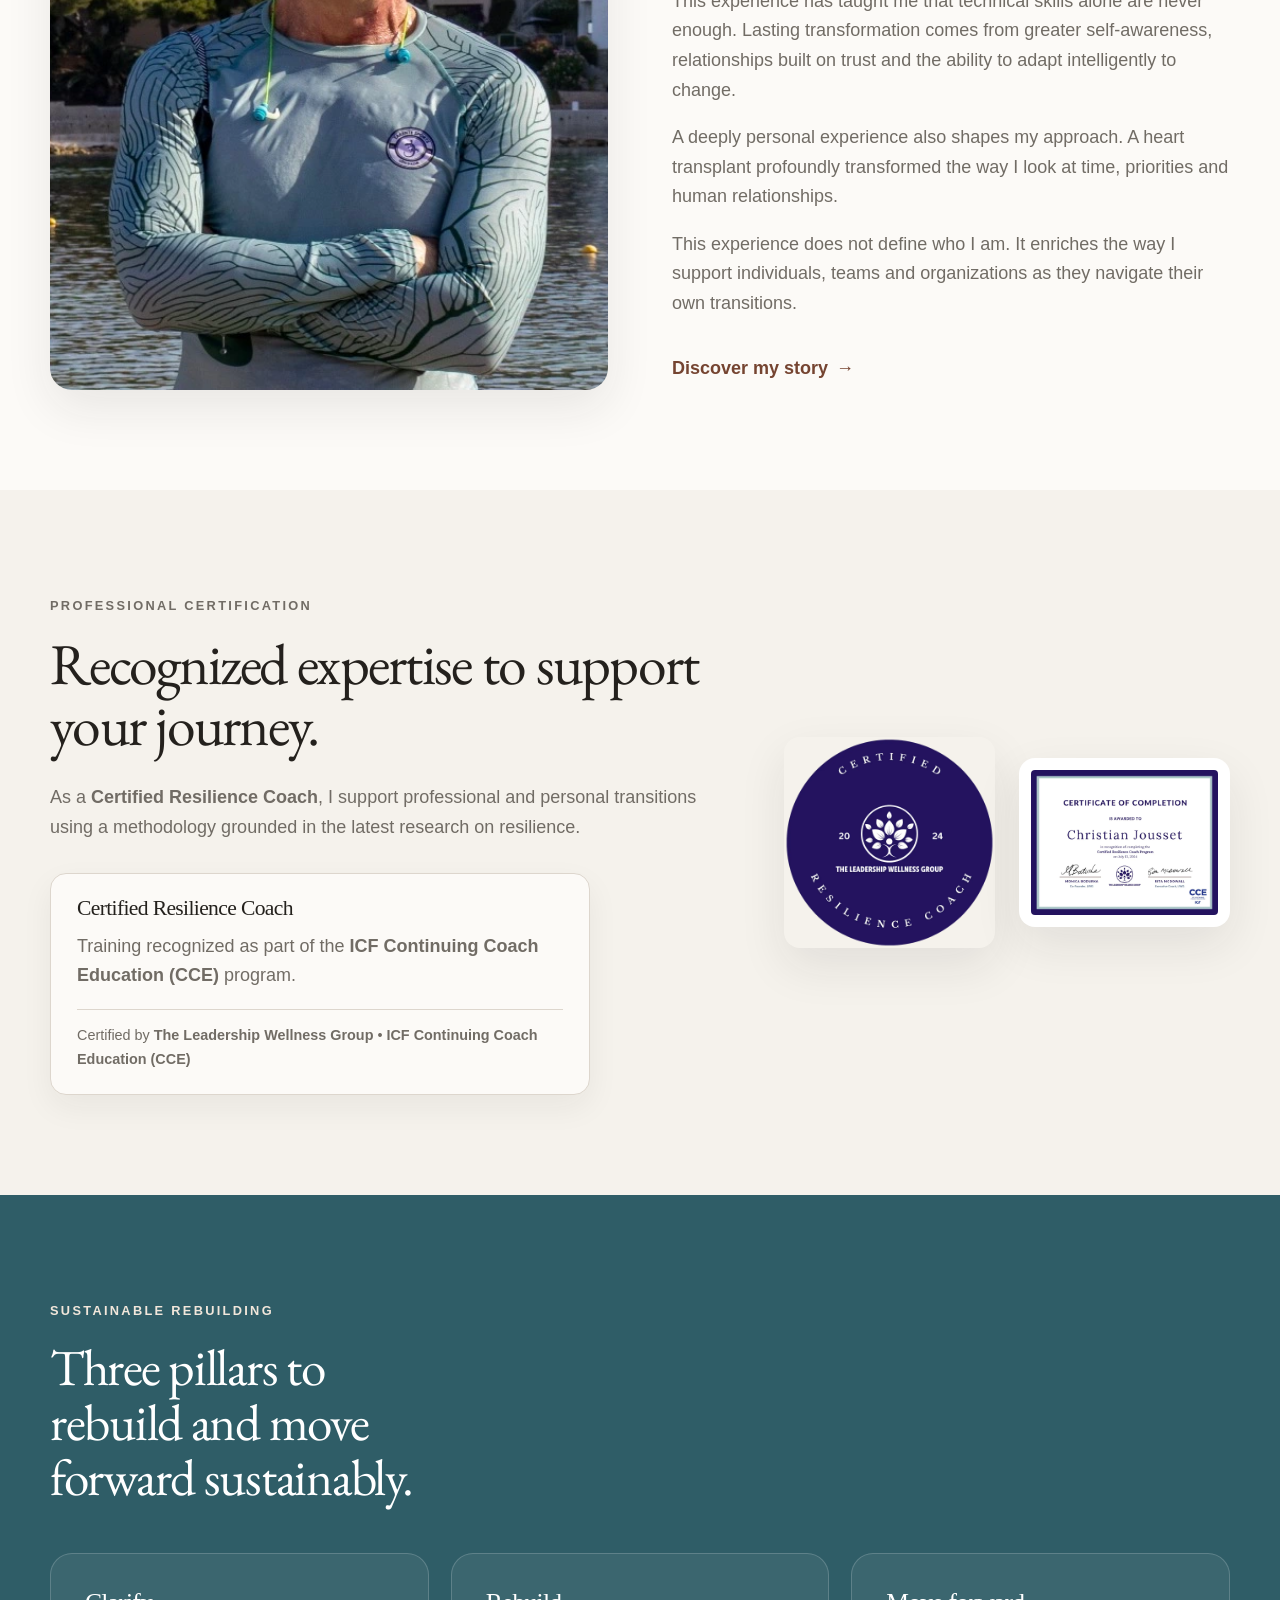
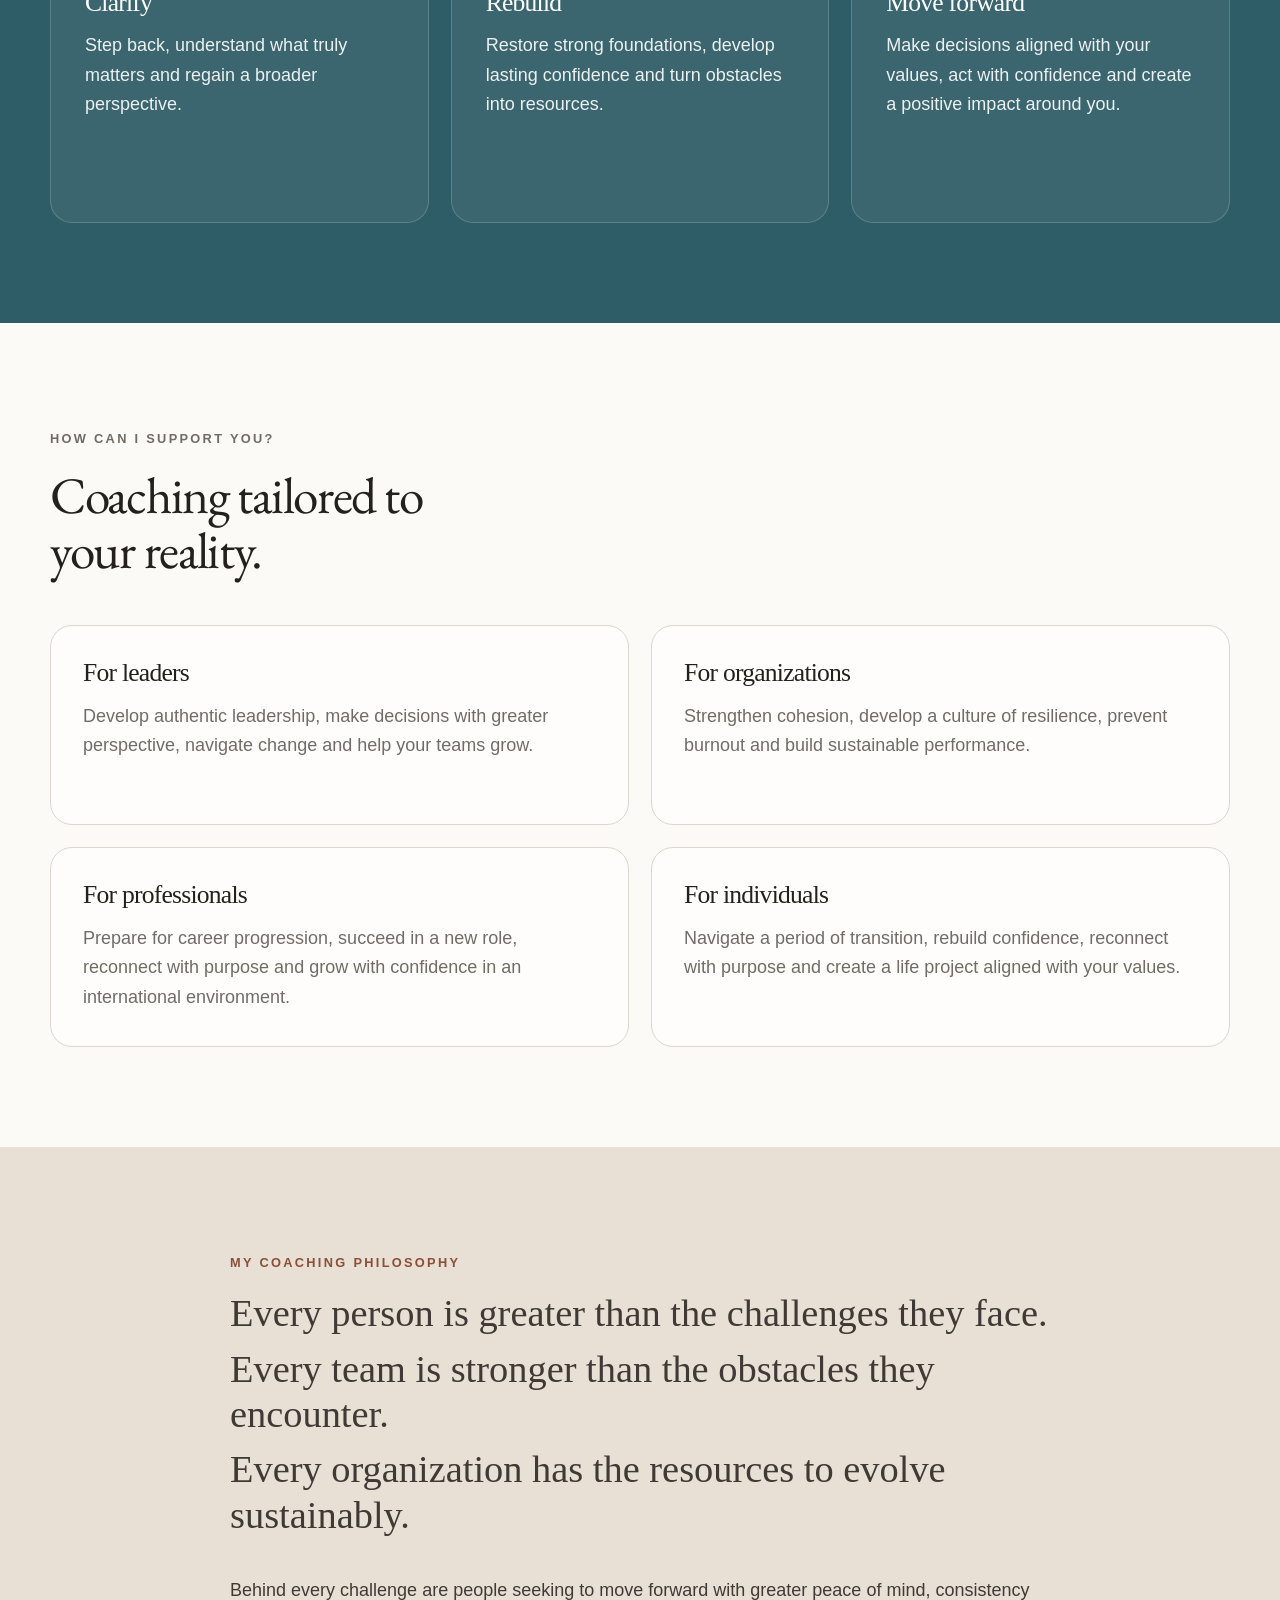
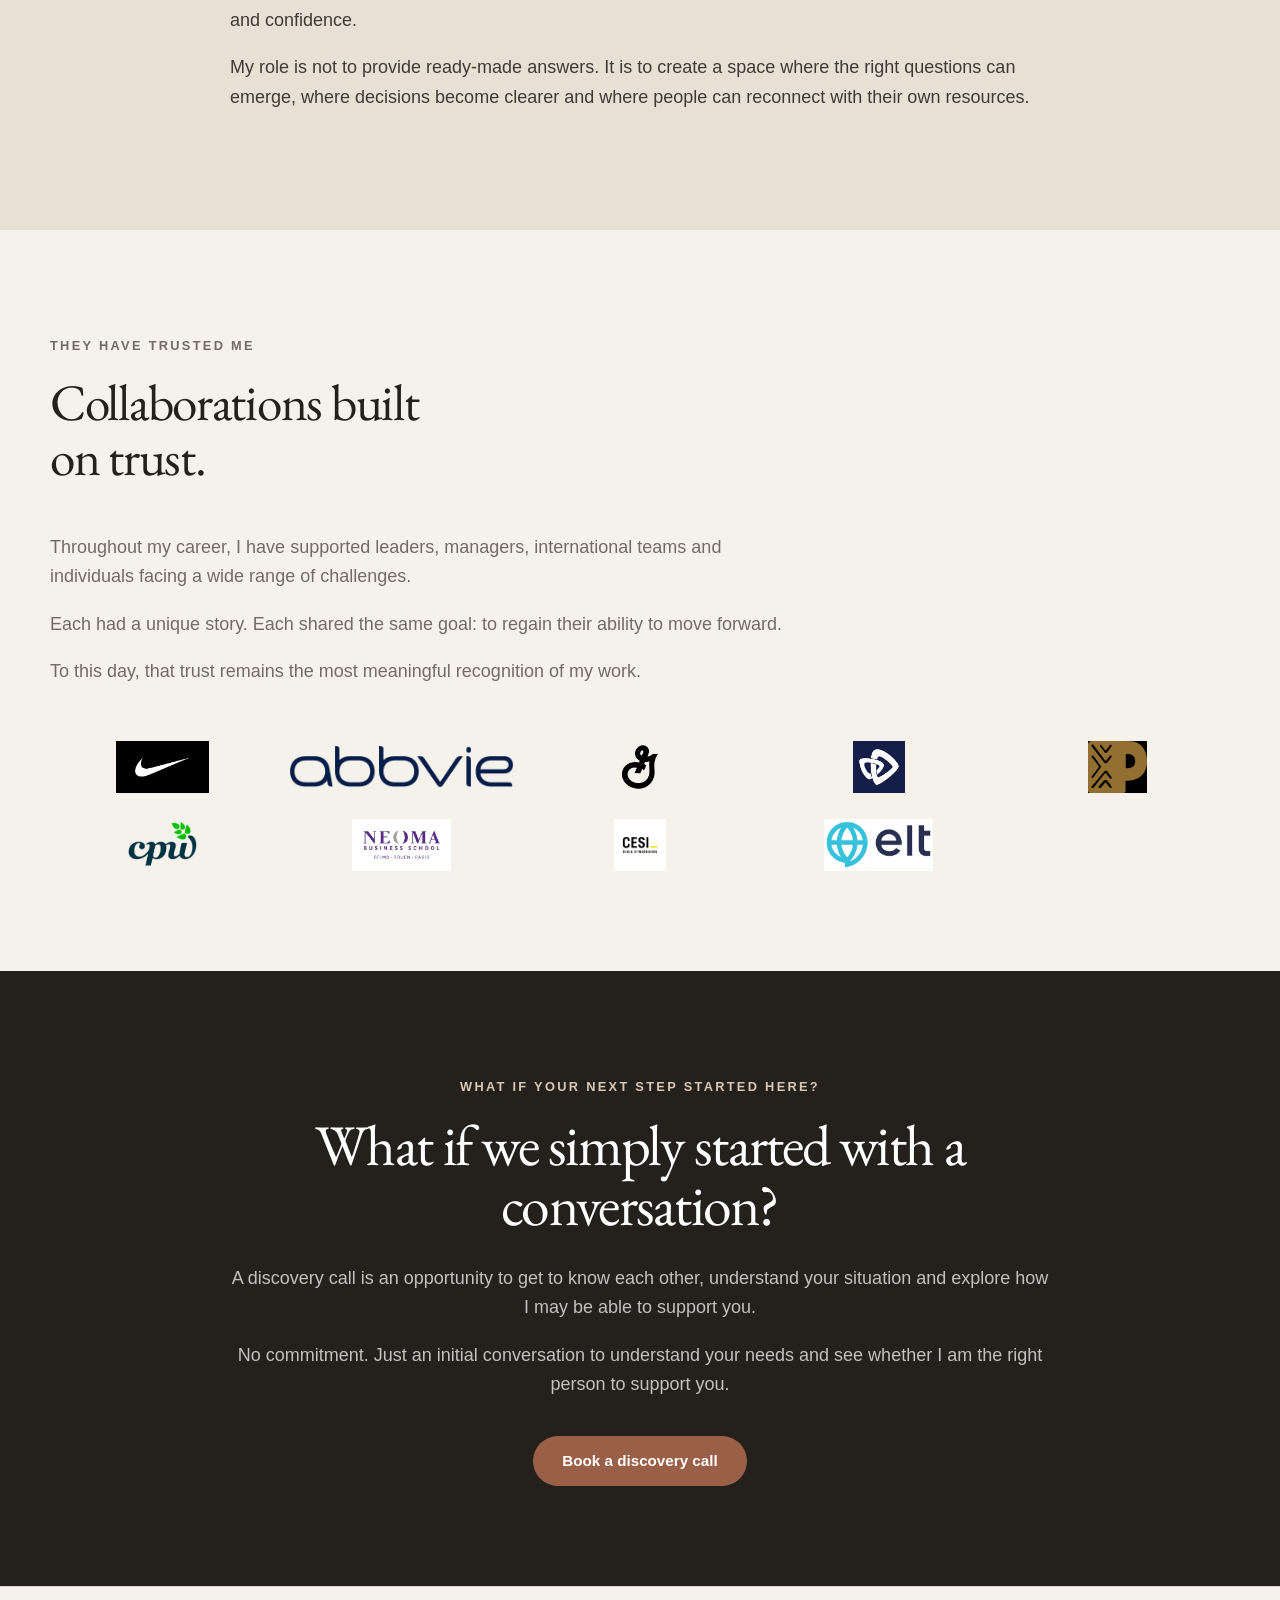
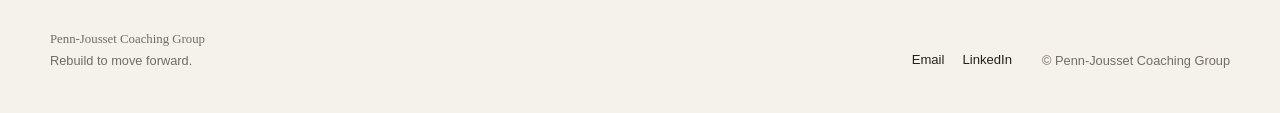
==== commit 75e12180: "Fix English bottoim booking CTA markup" ====
--- a/index-en.html
+++ b/index-en.html
@@ -494,12 +494,15 @@
       and see whether I am the right person to support you.
     </p>
 
-    <a
-      class="button button-primary"
-      <a class="btn btn-dark" href="https://calendar.app.google/vSTuHDUPXp6bGmy27" target="_blank" rel="noopener noreferrer">Prendre rendez-vous</a>
-    >
-      Book a discovery call
-    </a>
+   <a
+  class="button button-primary"
+  href="https://calendar.app.google/vSTuHDUPXp6bGmy27"
+  target="_blank"
+  rel="noopener noreferrer"
+>
+  Book a discovery call
+</a>
+
   </div>
 </section>
 
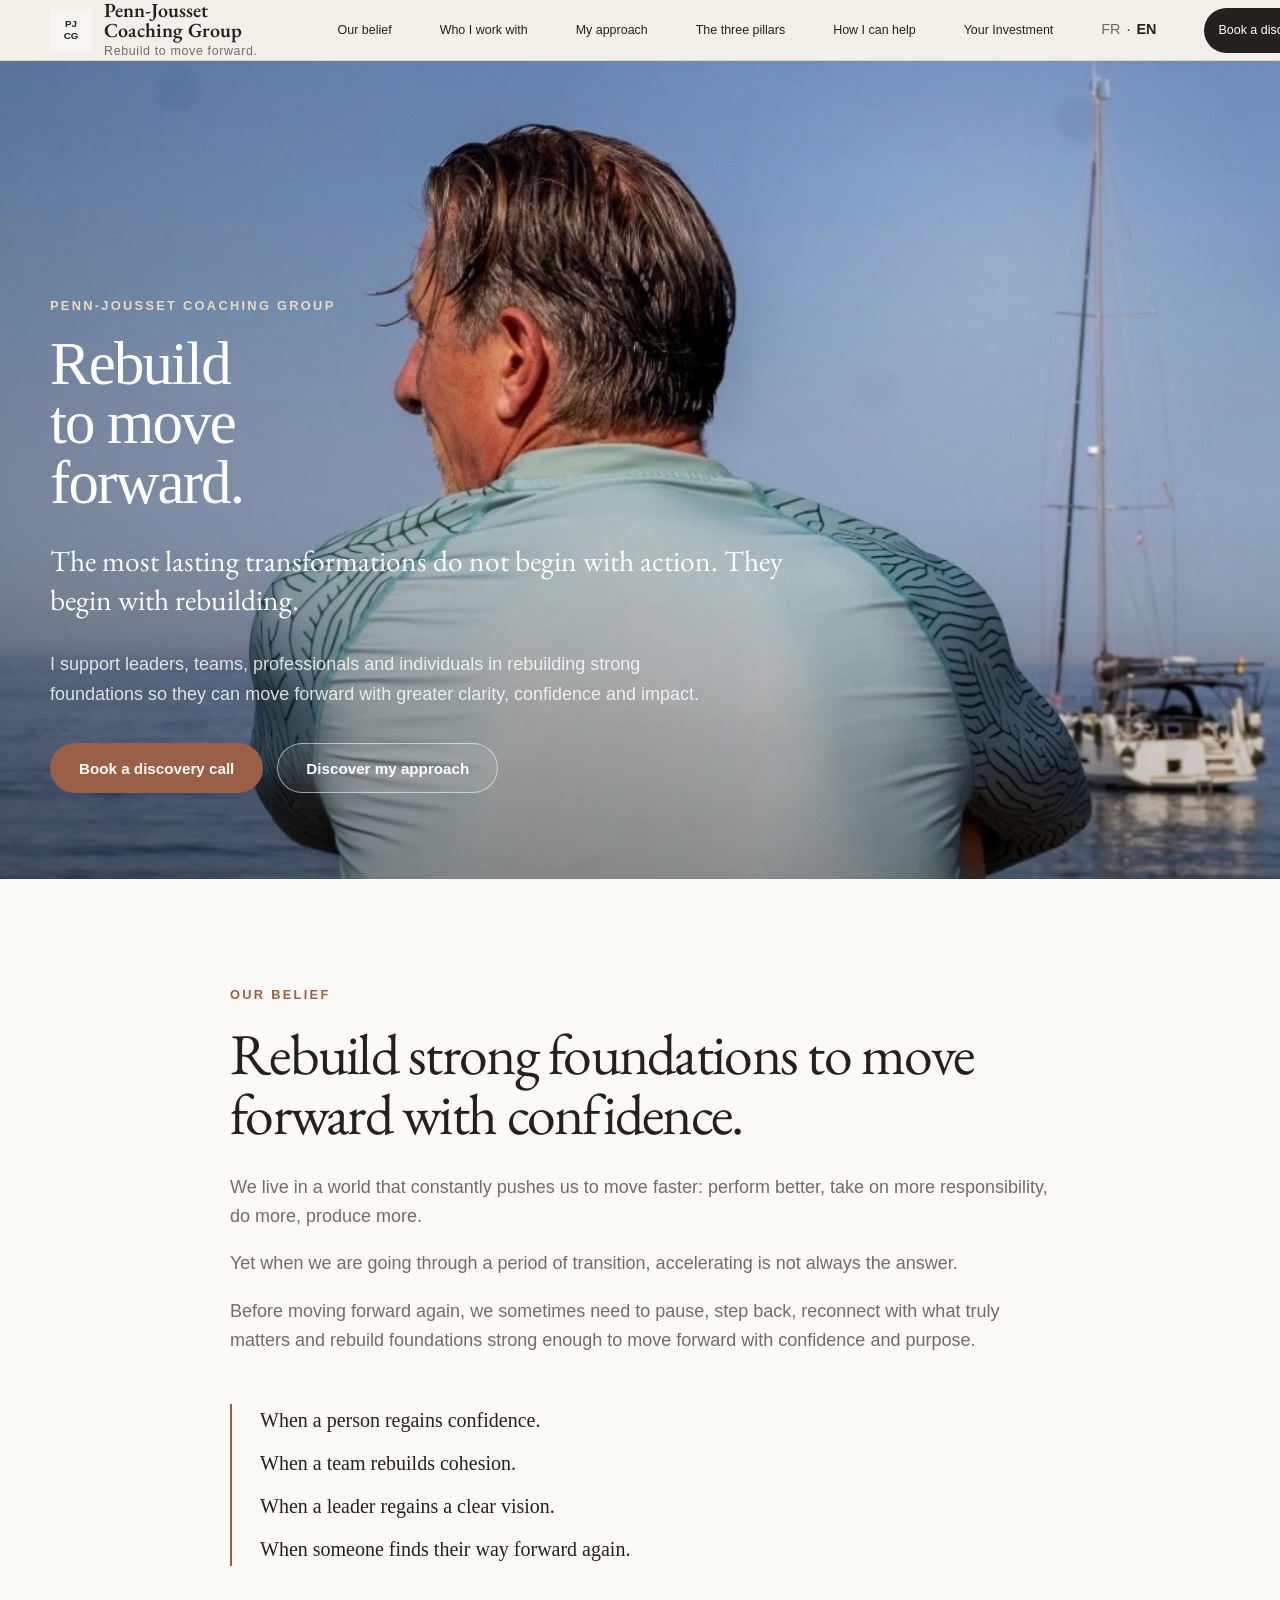
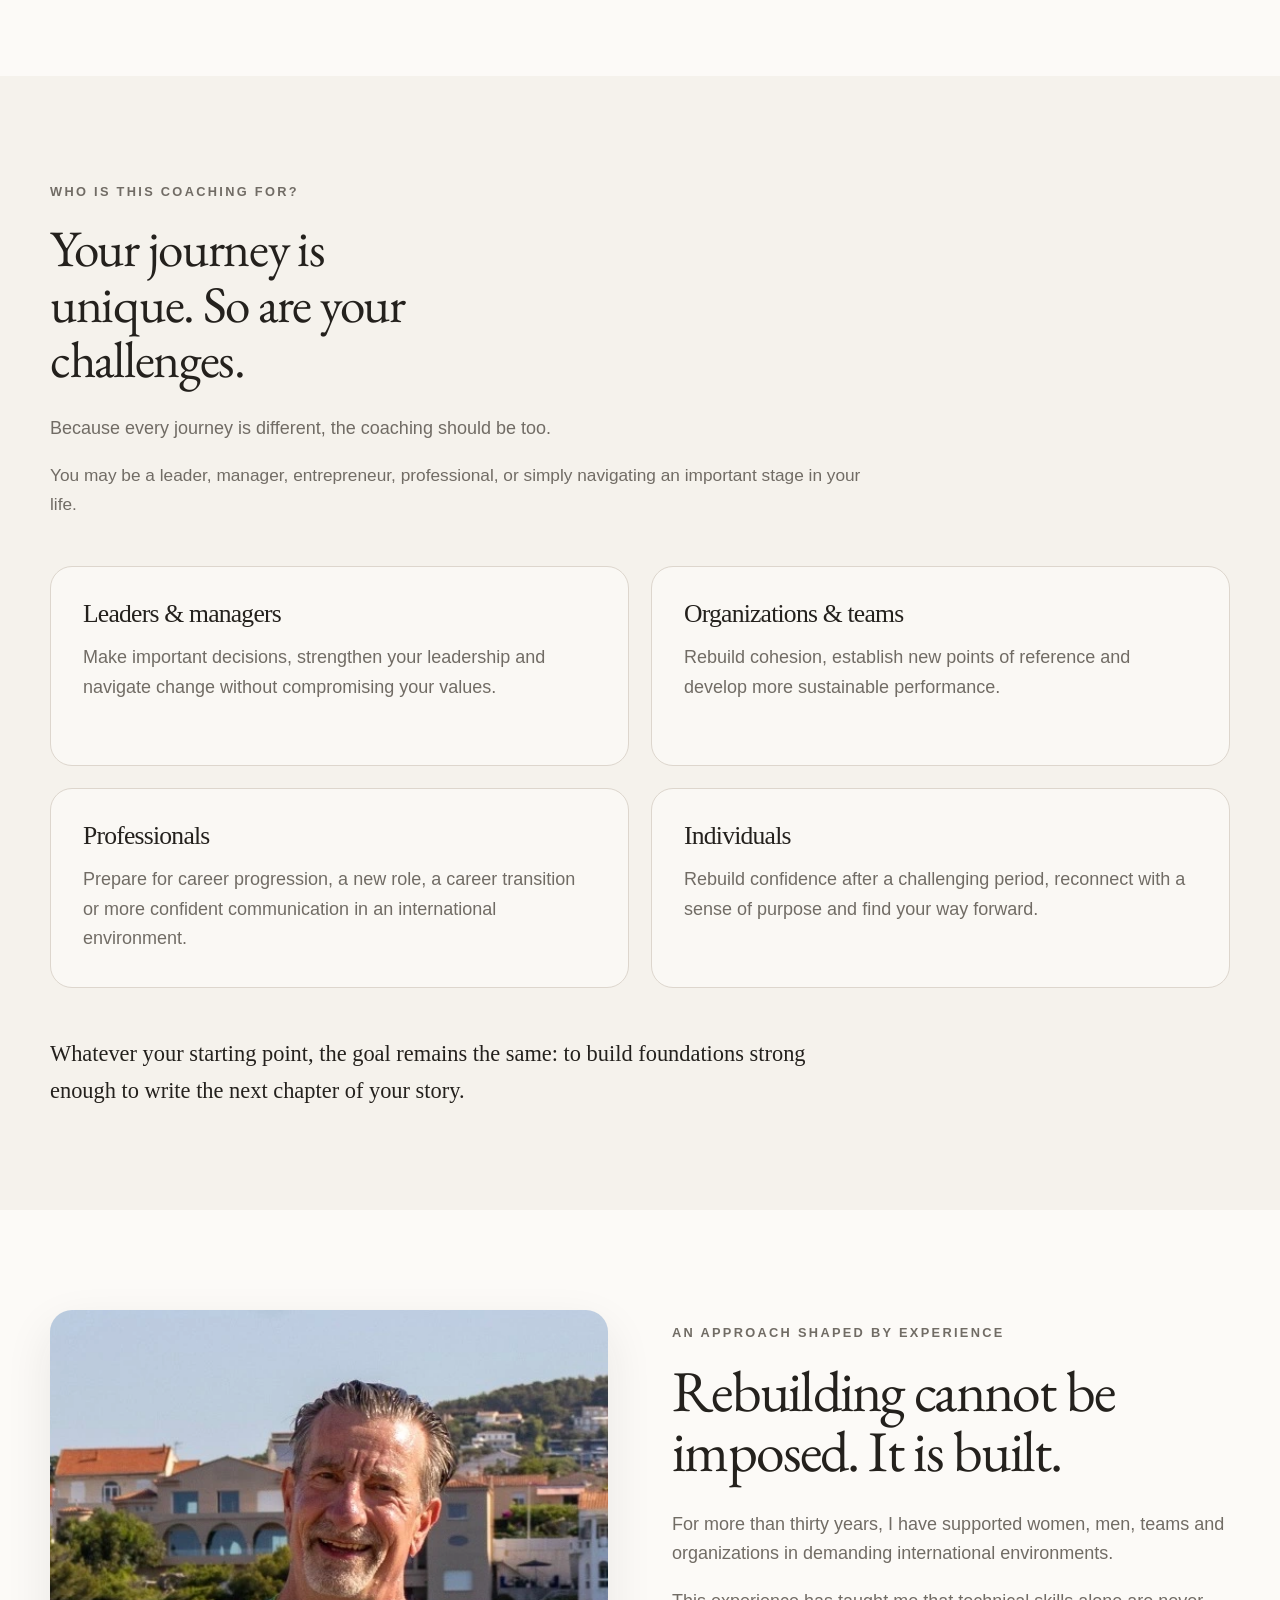
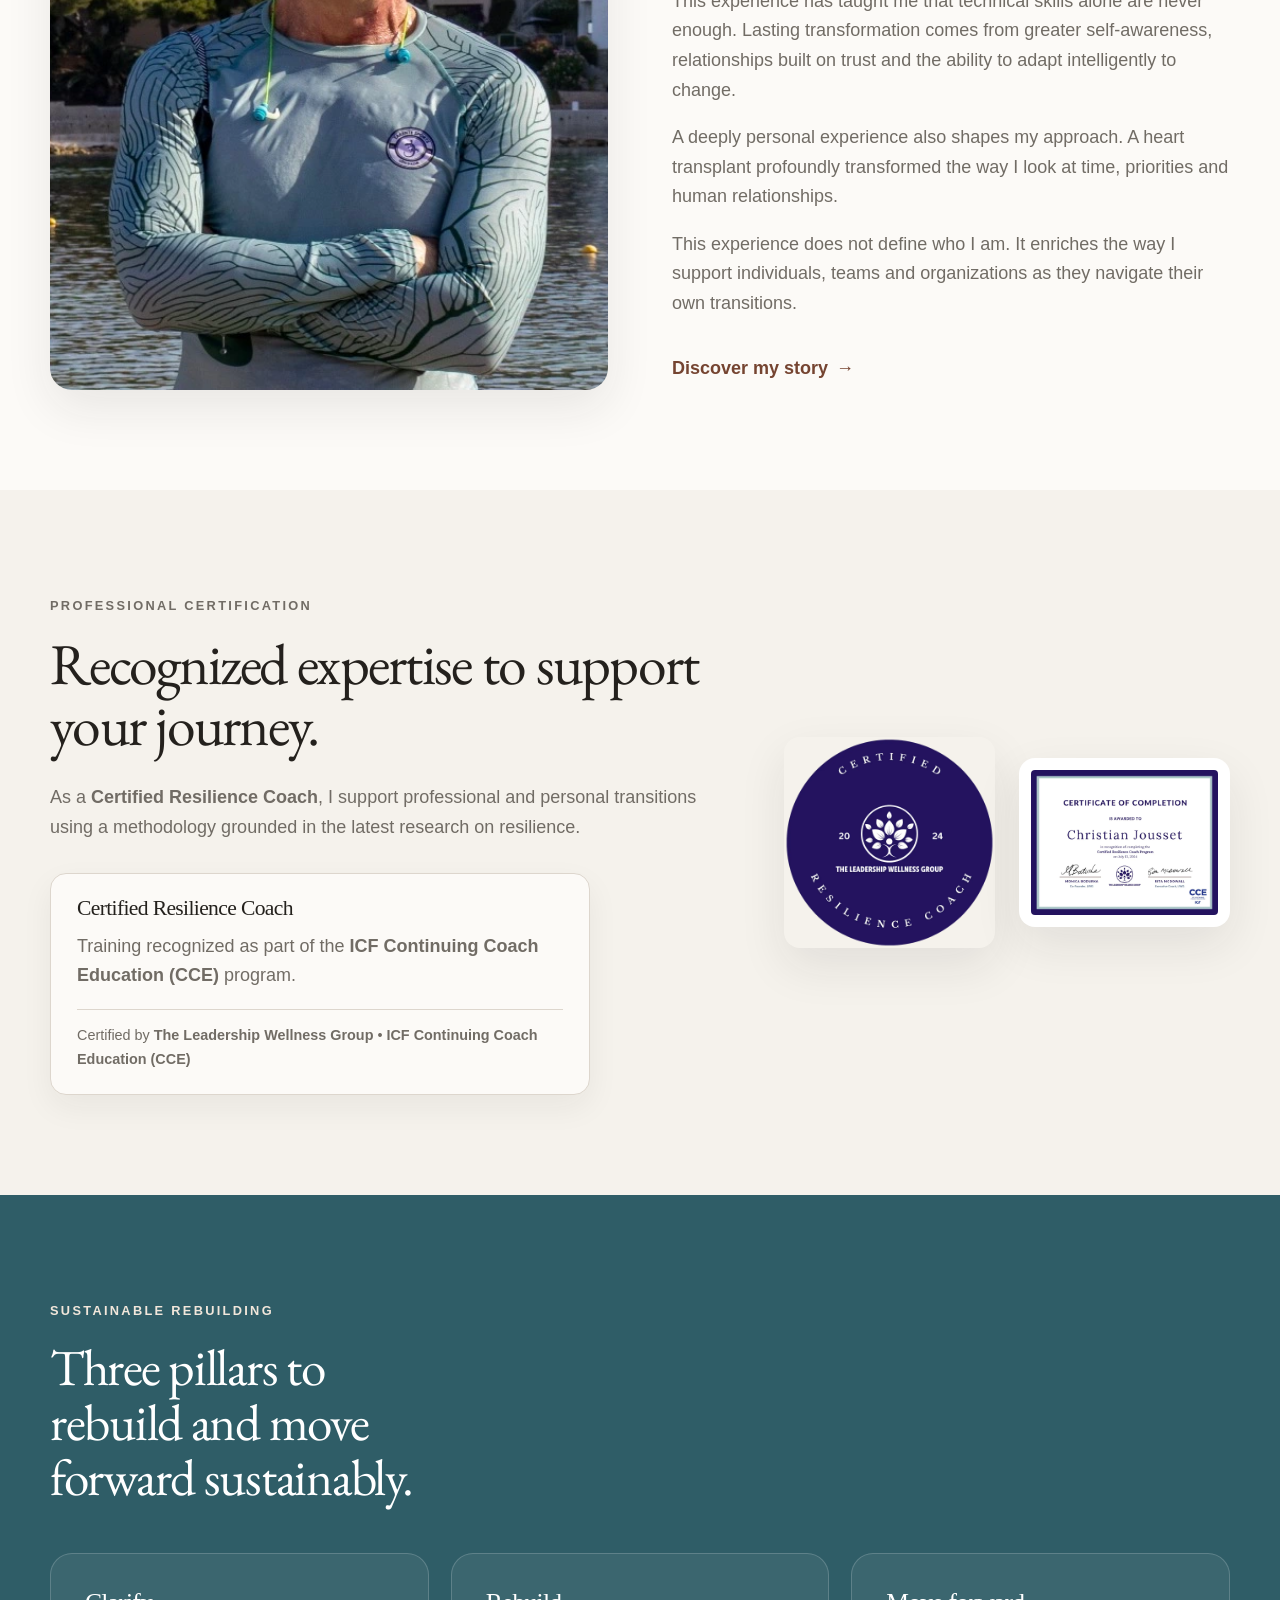
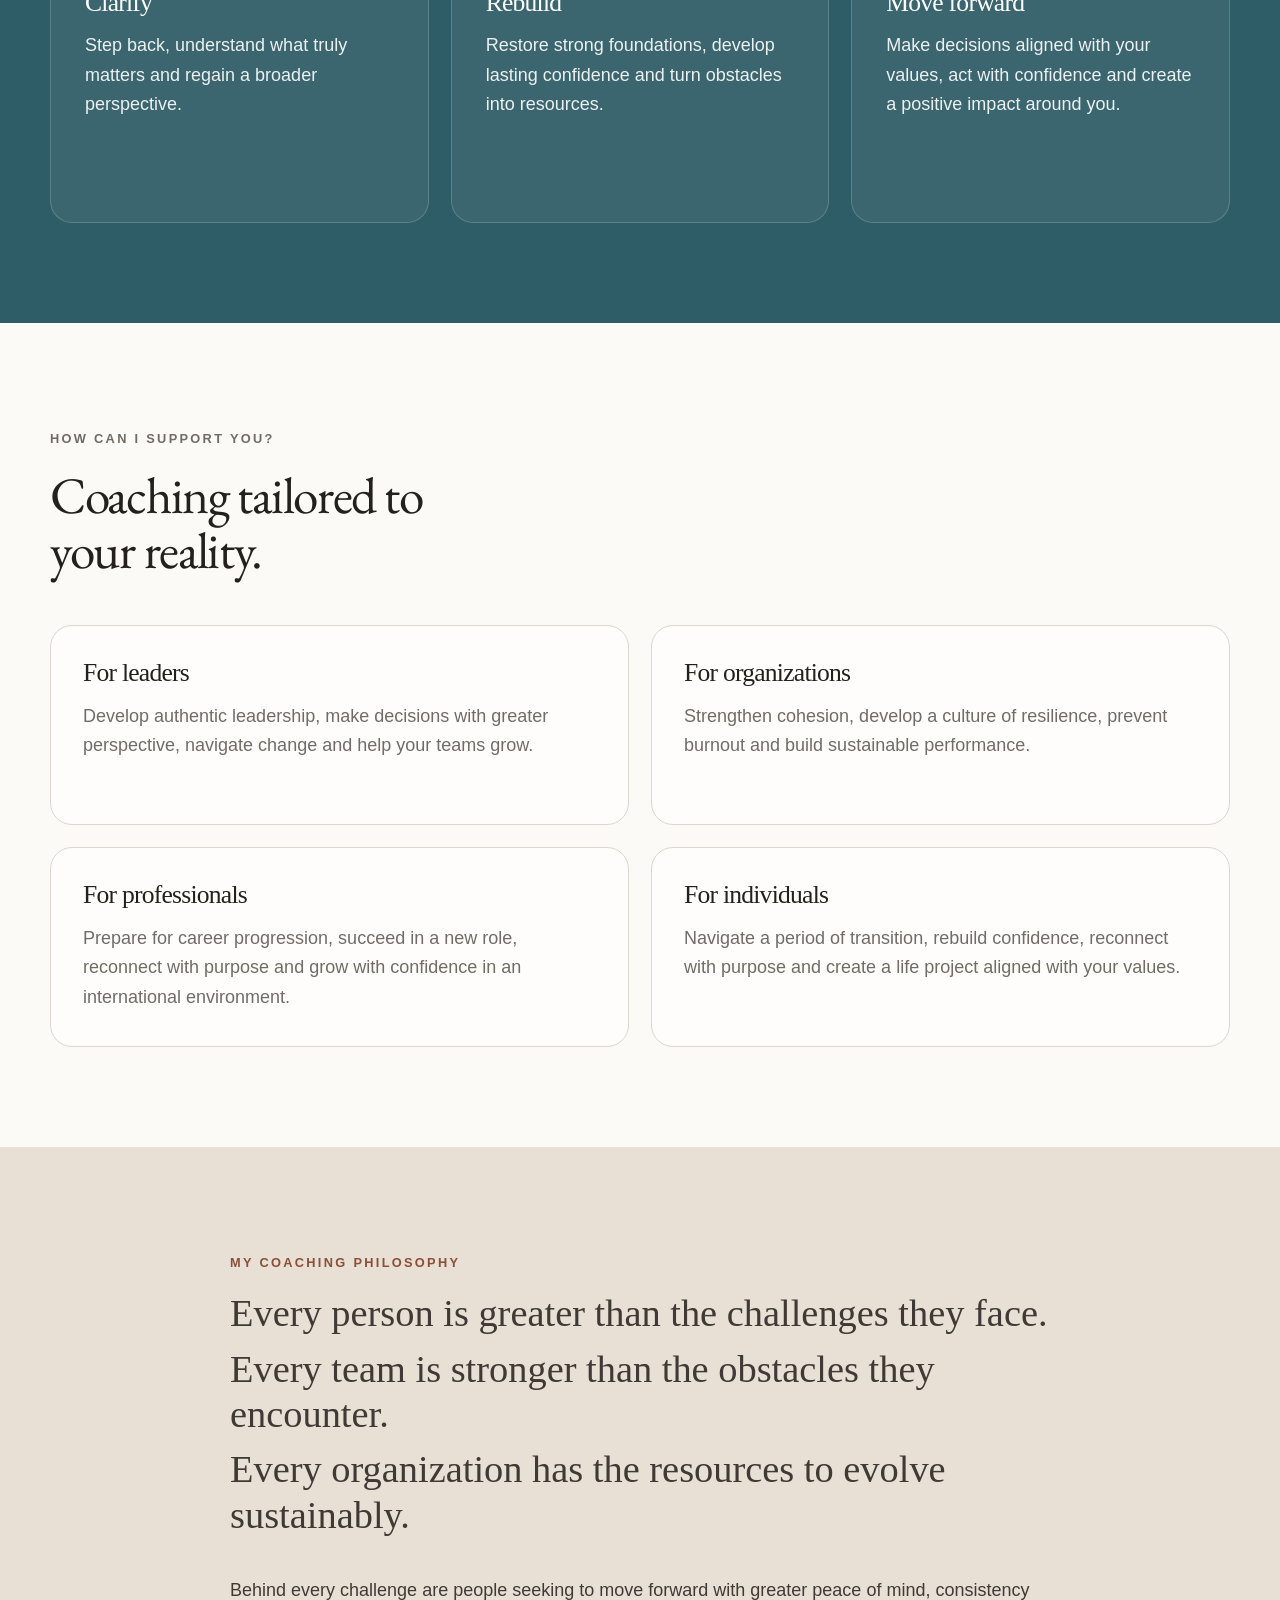
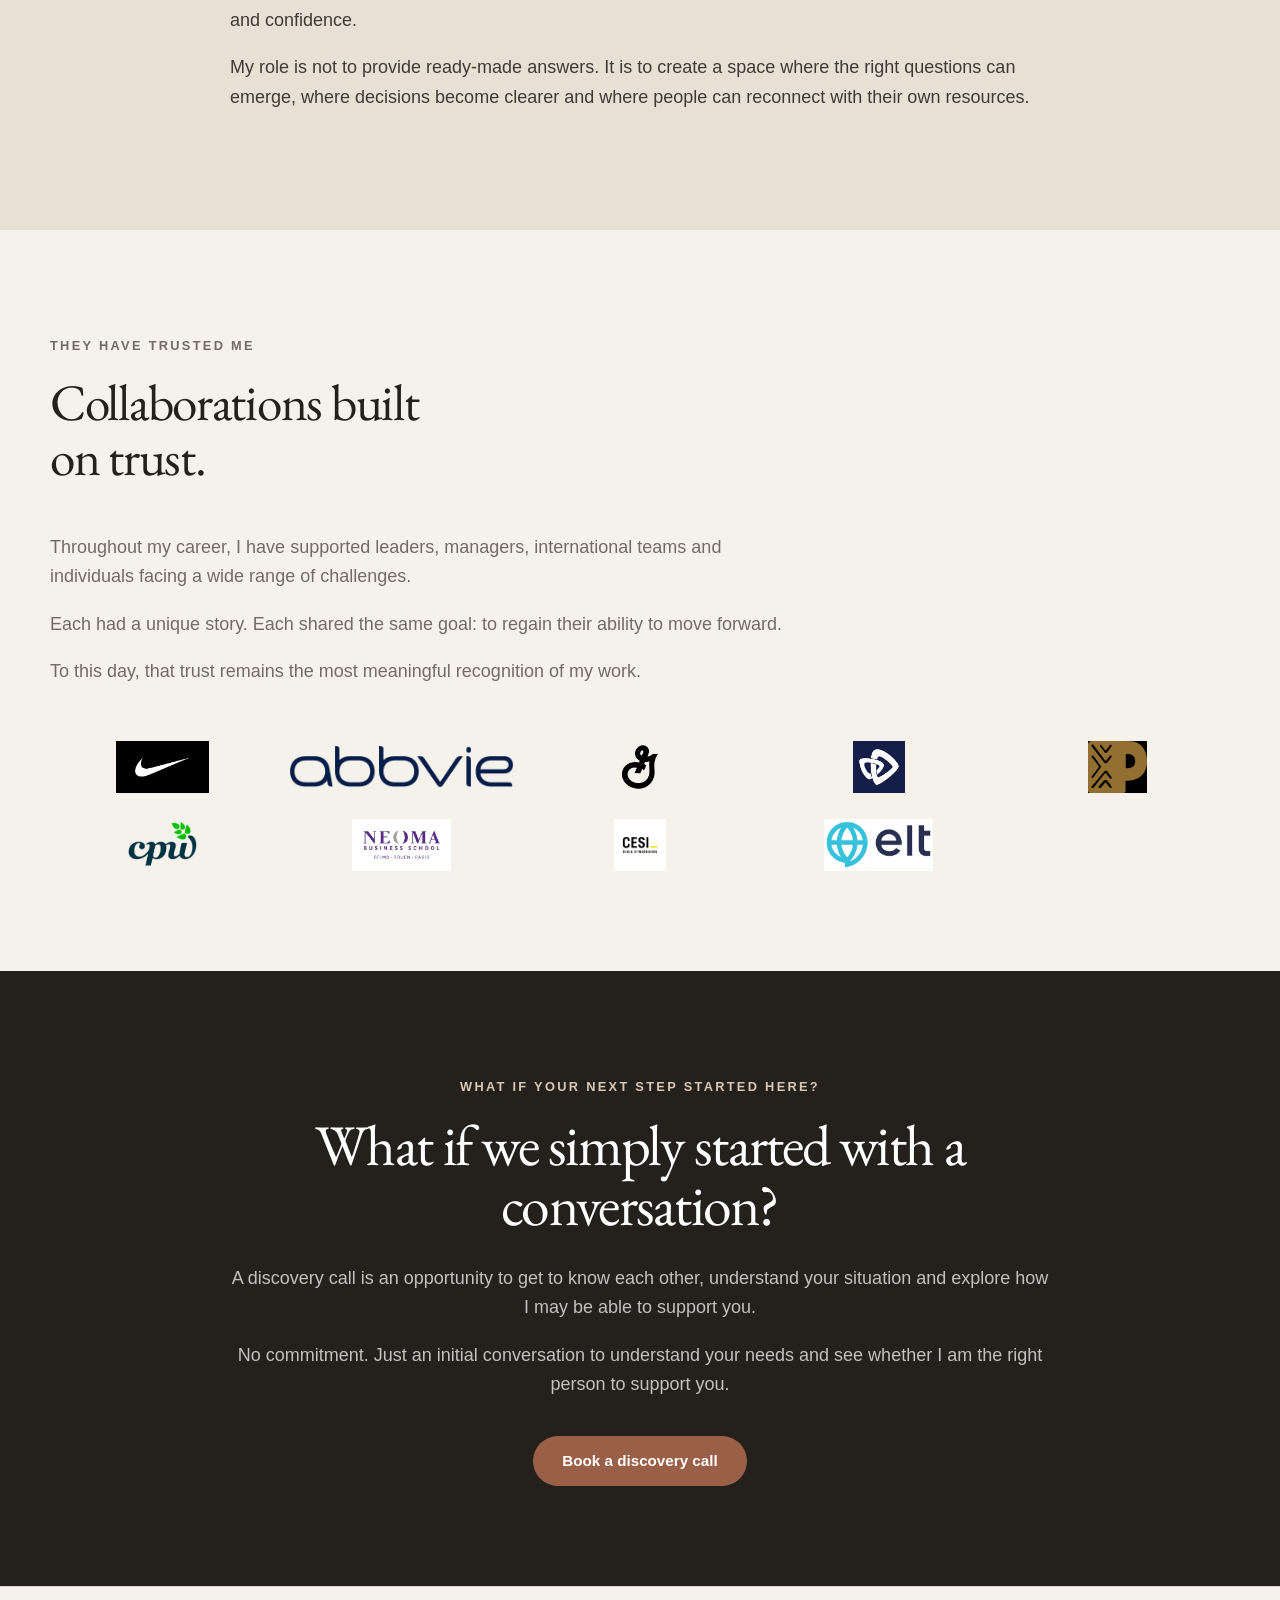
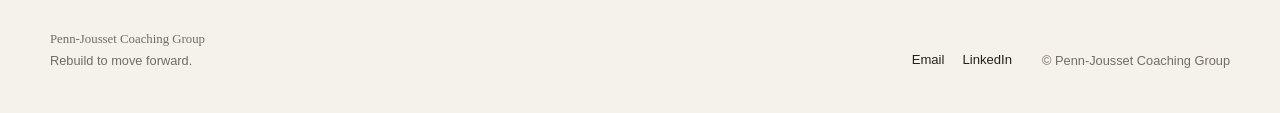
==== commit 5062ead3: "Add Your Investment to English navigation" ====
--- a/index-en.html
+++ b/index-en.html
@@ -65,6 +65,8 @@
   <a href="#experience">My approach</a>
   <a href="#piliers">The three pillars</a>
   <a href="#accompagnements">How I can help</a>
+  <a href="investment-en.html">Your Investment</a>
+
 
   <div class="language-switcher">
     <a href="index.html">FR</a>
--- a/css/style.css
+++ b/css/style.css
@@ -117,6 +117,23 @@
   font-size: clamp(2.4rem, 4.5vw, 4.4rem);
   line-height: 1.05;
 }
+
+.investment-price {
+  font-size: clamp(2rem, 3vw, 3.2rem);
+  line-height: 1.08;
+}
+
+.investment-hero-title {
+  max-width: 12ch;
+  font-size: clamp(2.6rem, 4.8vw, 3.6rem);
+  line-height: 1.02;
+}
+
+.investment-contact-title {
+  font-size: clamp(2.2rem, 3.6vw, 3.4rem);
+  line-height: 1.08;
+}
+
 
 h3 {
   margin-bottom: 14px;
